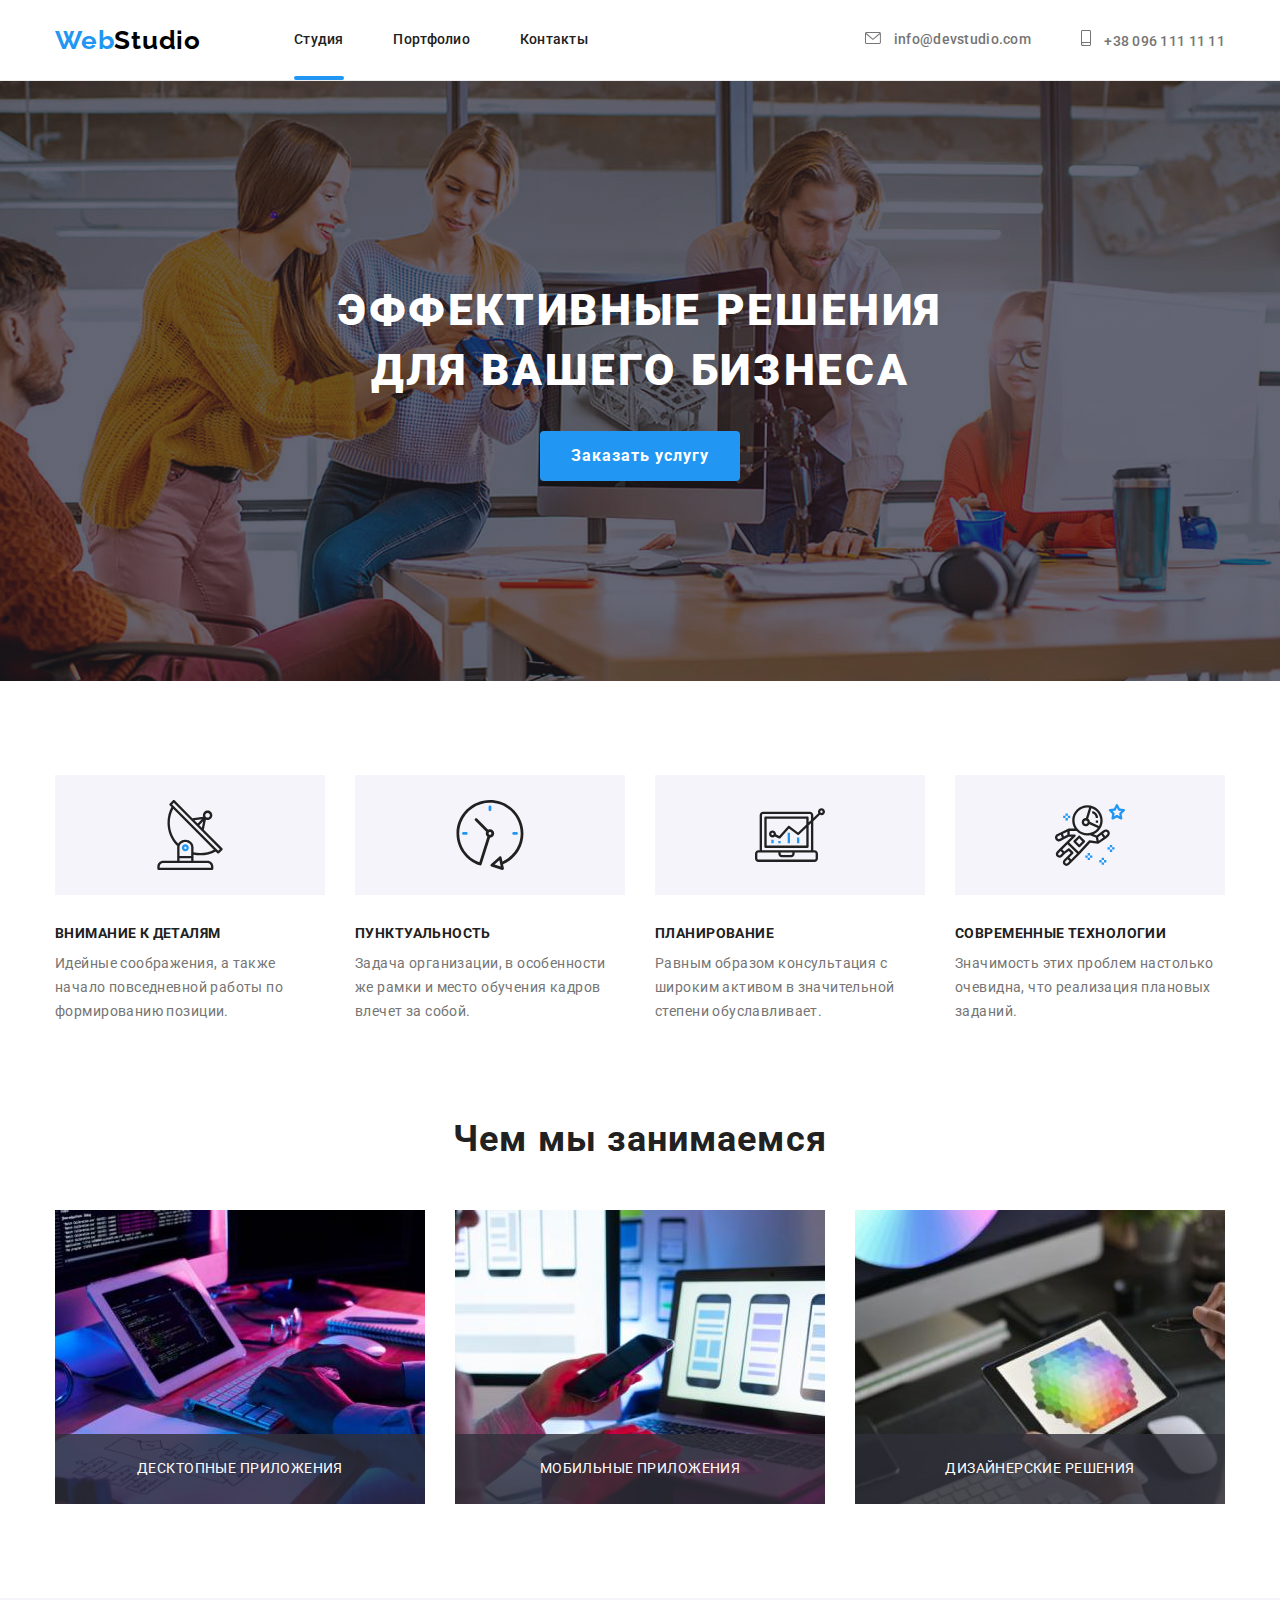
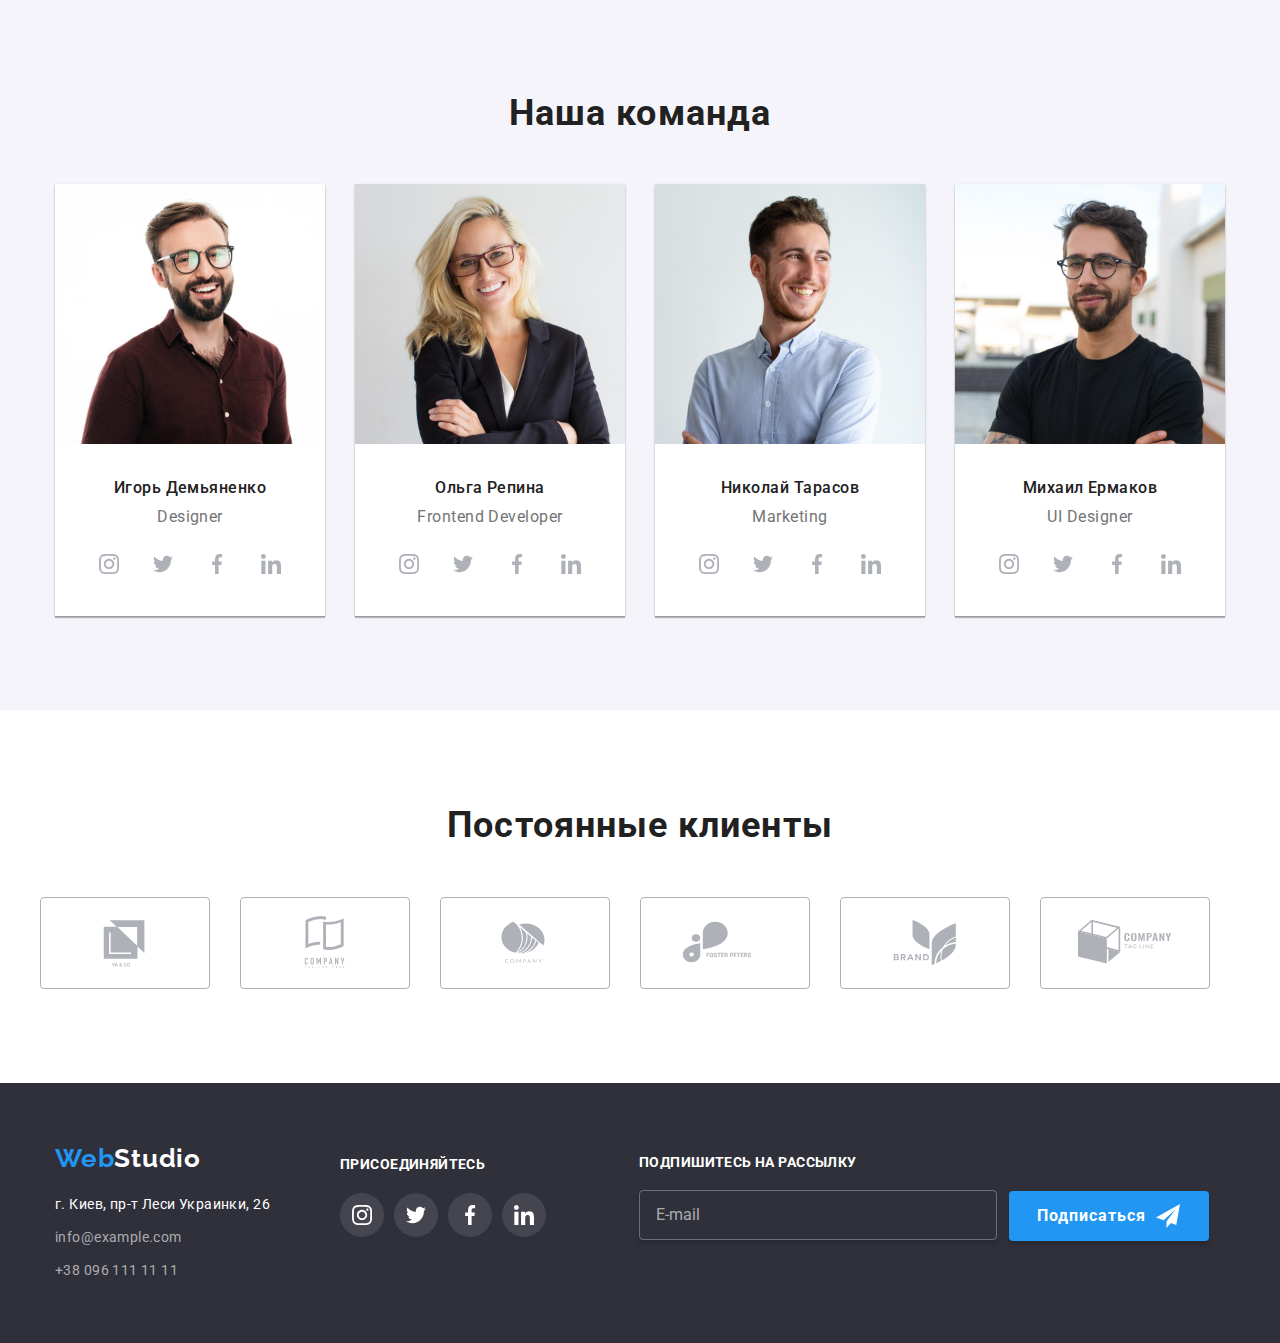
==== index.html @ a926e2f0 "homework#7" ====
<!DOCTYPE html>
<html lang="ru">
  <head>
    <meta charset="UTF-8" />
    <meta http-equiv="X-UA-Compatible" content="IE=edge" />
    <meta name="viewport" content="width=device-width, initial-scale=1.0" />
    <link rel="preconnect" href="https://fonts.googleapis.com" />
    <link rel="preconnect" href="https://fonts.gstatic.com" crossorigin />
    <link
      href="https://fonts.googleapis.com/css2?family=Raleway:wght@700&family=Roboto:wght@400;500;700;900&display=swap"
      rel="stylesheet"
    />
    <title>Document</title>
    <link
      rel="stylesheet"
      href="https://cdnjs.cloudflare.com/ajax/libs/modern-normalize/1.1.0/modern-normalize.css"
      integrity="sha512-Y0MM+V6ymRKN2zStTqzQ227DWhhp4Mzdo6gnlRnuaNCbc+YN/ZH0sBCLTM4M0oSy9c9VKiCvd4Jk44aCLrNS5Q=="
      crossorigin="anonymous"
      referrerpolicy="no-referrer"
    />
    <link rel="stylesheet" href="./css/styles.css" />
  </head>
  <body class="body">
    <header class="header-section">
      <div class="header container">
        <a href="./index.html" class="logo-link"
          ><span class="first-top-logo">Web</span><span class="second-top-logo">Studio</span></a
        >
        <nav>
          <ul class="nav-list">
            <li class="nav-item">
              <a href="./index.html" class="nav-item-link current"
                ><span class="nav-item-text"> Студия</span></a
              >
            </li>
            <li class="nav-item">
              <a href="./portfolio.html" class="nav-item-link"
                ><span class="nav-item-text">Портфолио</span></a
              >
            </li>
            <li class="nav-item">
              <a href="" class="nav-item-link"><span class="nav-item-text">Контакты</span></a>
            </li>
          </ul>
        </nav>
        <div class="contacts-top">
          <a href="mailto:info@devstudio.com" class="contacts-top-link mail">
            <svg class="contacts-top-icon" width="16" height="12">
              <use href="./images/icons.svg#icon-envelope"></use>
            </svg>
            <span>info@devstudio.com</span></a
          >
          <a href="tel:+380961111111" class="contacts-top-link tel">
            <svg class="contacts-top-icon" width="10" height="16">
              <use href="./images/icons.svg#icon-smartphone"></use>
            </svg>
            <span>+38 096 111 11 11</span></a
          >
        </div>
      </div>
    </header>
    <!------------------------------main container---------------------------->
    <main>
      <section class="section hero no-padding">
        <div class="container hero-container">
          <h1 class="hero-title">Эффективные решения для вашего бизнеса</h1>
          <button type="button" class="hero-buttons" data-modal-open>Заказать услугу</button>
        </div>
      </section>
      <!---------------------------Наши характеристики ----------------------->

      <section class="section property no-padding">
        <div class="container property">
          <h2 class="visually-hidden">Наши характеристики</h2>
          <ul class="property-list">
            <li class="property-item-list">
              <div class="property-item-block">
                <div class="property-item-icon">
                  <svg class="property-list-icon" width="70" height="70">
                    <use href="./images/icons.svg#icon-antenna"></use>
                  </svg>
                </div>
                <h3 class="property-title">
                  <span class="property-title-up">Внимание к деталям</span>
                </h3>
                <p class="property-text">
                  Идейные соображения, а также начало повседневной работы по формированию позиции.
                </p>
              </div>
            </li>
            <li class="property-item-list">
              <div class="property-item-block">
                <div class="property-item-icon">
                  <svg class="property-list-icon" width="70" height="70">
                    <use href="./images/icons.svg#icon-clock"></use>
                  </svg>
                </div>
                <h3 class="property-title">
                  <span class="property-title-up">Пунктуальность</span>
                </h3>
                <p class="property-text">
                  Задача организации, в особенности же рамки и место обучения кадров влечет за
                  собой.
                </p>
              </div>
            </li>
            <li class="property-item-list">
              <div class="property-item-block">
                <div class="property-item-icon">
                  <svg class="property-list-icon" width="70" height="70">
                    <use href="./images/icons.svg#icon-diagram"></use>
                  </svg>
                </div>
                <h3 class="property-title"><span class="property-title-up">Планирование</span></h3>
                <p class="property-text">
                  Равным образом консультация с широким активом в значительной степени
                  обуславливает.
                </p>
              </div>
            </li>
            <li class="property-item-list">
              <div class="property-item-block">
                <div class="property-item-icon">
                  <svg class="property-list-icon" width="70" height="70">
                    <use href="./images/icons.svg#icon-astronaut"></use>
                  </svg>
                </div>
                <h3 class="property-title">
                  <span class="property-title-up">Современные технологии</span>
                </h3>
                <p class="property-text">
                  Значимость этих проблем настолько очевидна, что реализация плановых заданий.
                </p>
              </div>
            </li>
          </ul>
        </div>
      </section>

      <!------------------------Чем мы занимаемся------------------------------>

      <section class="section work no-padding">
        <div class="container work">
          <h2 class="work-title">Чем мы занимаемся</h2>
          <ul class="work-list">
            <li class="work-list-item">
              <div class="work-list-item-block">
                <img src="./images/img.jpg" alt="работа с кодом на клавиутаре" width="370" />
                <p class="work-list-item-title">Десктопные приложения</p>
              </div>
            </li>
            <li class="work-list-item">
              <div class="work-list-item-block">
                <img src="./images/img2.jpg" alt="работа с ноутбуком и смартфоном" width="370" />
                <p class="work-list-item-title">Мобильные приложения</p>
              </div>
            </li>
            <li class="work-list-item">
              <div class="work-list-item-block">
                <img src="./images/img3.jpg" alt="работа с цветом на планшете" width="370" />
                <p class="work-list-item-title">Дизайнерские решения</p>
              </div>
            </li>
          </ul>
        </div>
      </section>

      <!-----------------------------Наша команда----------------------------->

      <section class="section team no-padding">
        <div class="container team">
          <h2 class="team-title">Наша команда</h2>
          <ul class="team-list">
            <li class="team-list-item">
              <div class="team-list-block">
                <img src="./images/img4.jpg" alt="фото Игоря" width="270" />
                <h3 class="team-name">Игорь Демьяненко</h3>
                <p lang="en" class="team-ocupation">Designer</p>
                <ul class="team-list-social-block">
                  <li class="team-list-social-item">
                    <a href="" class="team-list-social-link">
                      <svg class="team-list-icon-link" width="20" height="20">
                        <use href="./images/icons.svg#icon-instagram"></use>
                      </svg>
                    </a>
                  </li>
                  <li class="team-list-social-item">
                    <a href="" class="team-list-social-link">
                      <svg class="team-list-icon-link" width="20" height="20">
                        <use href="./images/icons.svg#icon-twitter"></use>
                      </svg>
                    </a>
                  </li>
                  <li class="team-list-social-item">
                    <a href="" class="team-list-social-link">
                      <svg class="team-list-icon-link" width="20" height="20">
                        <use href="./images/icons.svg#icon-facebook"></use>
                      </svg>
                    </a>
                  </li>
                  <li class="team-list-social-item">
                    <a href="" class="team-list-social-link">
                      <svg class="team-list-icon-link" width="20" height="20">
                        <use href="./images/icons.svg#icon-linkedin"></use>
                      </svg>
                    </a>
                  </li>
                </ul>
              </div>
            </li>
            <li class="team-list-item">
              <div class="team-list-block">
                <img src="./images/img5.jpg" alt="фото Ольги" width="270" />
                <h3 class="team-name">Ольга Репина</h3>
                <p lang="en" class="team-ocupation">Frontend Developer</p>
                <ul class="team-list-social-block">
                  <li class="team-list-social-item">
                    <a href="" class="team-list-social-link">
                      <svg class="team-list-icon-link" width="20" height="20">
                        <use href="./images/icons.svg#icon-instagram"></use>
                      </svg>
                    </a>
                  </li>
                  <li class="team-list-social-item">
                    <a href="" class="team-list-social-link">
                      <svg class="team-list-icon-link" width="20" height="20">
                        <use href="./images/icons.svg#icon-twitter"></use>
                      </svg>
                    </a>
                  </li>
                  <li class="team-list-social-item">
                    <a href="" class="team-list-social-link">
                      <svg class="team-list-icon-link" width="20" height="20">
                        <use href="./images/icons.svg#icon-facebook"></use>
                      </svg>
                    </a>
                  </li>
                  <li class="team-list-social-item">
                    <a href="" class="team-list-social-link">
                      <svg class="team-list-icon-link" width="20" height="20">
                        <use href="./images/icons.svg#icon-linkedin"></use>
                      </svg>
                    </a>
                  </li>
                </ul>
              </div>
            </li>
            <li class="team-list-item">
              <div class="team-list-block">
                <img src="./images/img6.jpg" alt="фото Николая" width="270" />
                <h3 class="team-name">Николай Тарасов</h3>
                <p lang="en" class="team-ocupation">Marketing</p>
                <ul class="team-list-social-block">
                  <li class="team-list-social-item">
                    <a href="" class="team-list-social-link">
                      <svg class="team-list-icon-link" width="20" height="20">
                        <use href="./images/icons.svg#icon-instagram"></use>
                      </svg>
                    </a>
                  </li>
                  <li class="team-list-social-item">
                    <a href="" class="team-list-social-link">
                      <svg class="team-list-icon-link" width="20" height="20">
                        <use href="./images/icons.svg#icon-twitter"></use>
                      </svg>
                    </a>
                  </li>
                  <li class="team-list-social-item">
                    <a href="" class="team-list-social-link">
                      <svg class="team-list-icon-link" width="20" height="20">
                        <use href="./images/icons.svg#icon-facebook"></use>
                      </svg>
                    </a>
                  </li>
                  <li class="team-list-social-item">
                    <a href="" class="team-list-social-link">
                      <svg class="team-list-icon-link" width="20" height="20">
                        <use href="./images/icons.svg#icon-linkedin"></use>
                      </svg>
                    </a>
                  </li>
                </ul>
              </div>
            </li>
            <li class="team-list-item">
              <div class="team-list-block">
                <img src="./images/img7.jpg" alt="фото Михаила" width="270" />
                <h3 class="team-name">Михаил Ермаков</h3>
                <p lang="en" class="team-ocupation">UI Designer</p>
                <ul class="team-list-social-block">
                  <li class="team-list-social-item">
                    <a href="" class="team-list-social-link">
                      <svg class="team-list-icon-link" width="20" height="20">
                        <use href="./images/icons.svg#icon-instagram"></use>
                      </svg>
                    </a>
                  </li>
                  <li class="team-list-social-item">
                    <a href="" class="team-list-social-link">
                      <svg class="team-list-icon-link" width="20" height="20">
                        <use href="./images/icons.svg#icon-twitter"></use>
                      </svg>
                    </a>
                  </li>
                  <li class="team-list-social-item">
                    <a href="" class="team-list-social-link">
                      <svg class="team-list-icon-link" width="20" height="20">
                        <use href="./images/icons.svg#icon-facebook"></use>
                      </svg>
                    </a>
                  </li>
                  <li class="team-list-social-item">
                    <a href="" class="team-list-social-link">
                      <svg class="team-list-icon-link" width="20" height="20">
                        <use href="./images/icons.svg#icon-linkedin"></use>
                      </svg>
                    </a>
                  </li>
                </ul>
              </div>
            </li>
          </ul>
        </div>
      </section>
      <!------------------------ постоянные клиенты ----------------->
      <section class="section clients no-padding">
        <div class="container clients">
          <h2 class="clients-title">Постоянные клиенты</h2>
          <div class="clients-list-block">
            <ul class="clients-list">
              <li class="clients-list-item">
                <a href="" class="clients-list-link">
                  <svg class="clients-list-icon" width="106" height="60">
                    <use href="./images/icons.svg#icon-client1"></use>
                  </svg>
                </a>
              </li>
              <li class="clients-list-item">
                <a href="" class="clients-list-link">
                  <svg class="clients-list-icon" width="106" height="60">
                    <use href="./images/icons.svg#icon-client2"></use>
                  </svg>
                </a>
              </li>
              <li class="clients-list-item">
                <a href="" class="clients-list-link">
                  <svg class="clients-list-icon" width="106" height="60">
                    <use href="./images/icons.svg#icon-client3"></use>
                  </svg>
                </a>
              </li>
              <li class="clients-list-item">
                <a href="" class="clients-list-link">
                  <svg class="clients-list-icon" width="106" height="60">
                    <use href="./images/icons.svg#icon-client4"></use>
                  </svg>
                </a>
              </li>
              <li class="clients-list-item">
                <a href="" class="clients-list-link">
                  <svg class="clients-list-icon" width="106" height="60">
                    <use href="./images/icons.svg#icon-client5"></use>
                  </svg>
                </a>
              </li>
              <li class="clients-list-item">
                <a href="" class="clients-list-link">
                  <svg class="clients-list-icon" width="106" height="60">
                    <use href="./images/icons.svg#icon-client6"></use>
                  </svg>
                </a>
              </li>
            </ul>
          </div>
        </div>
      </section>
    </main>
    <!----------------------------------- footer--------------------- -->
    <footer class="footer-section">
      <div class="footer container">
        <div class="footer-block">
          <div class="logo-address-footer">
            <div class="footer-logo">
              <a href="./index.html" class="bottom-link"
                ><span class="first-bottom-logo">Web</span
                ><span class="second-bottom-logo">Studio</span></a
              >
            </div>
            <address>
              <div class="address-bottom">
                <ul class="address-list">
                  <li class="address-list-item">
                    <a
                      href="https://goo.gl/maps/Vf61pnLDupjKGq1i8"
                      target="_blank"
                      rel="norefferer
                noopeneer"
                      class="address-bottom-link"
                      ><span class="address-bottom-map">г. Киев, пр-т Леси Украинки, 26</span></a
                    >
                  </li>
                  <li class="address-list-item">
                    <a href="mailto:info@example.com" class="address-bottom-link"
                      ><span>info@example.com</span></a
                    >
                  </li>
                  <li class="address-list-item">
                    <a href="tel:+380961111111" class="address-bottom-link"
                      ><span> +38 096 111 11 11</span></a
                    >
                  </li>
                </ul>
              </div>
            </address>
          </div>
          <div class="footer-join">
            <span class="join-title">присоединяйтесь</span>
            <ul class="join-icon-list">
              <li class="join-list-item">
                <a href="" class="join-icon-link">
                  <svg class="footer-join-icon" width="20" height="20">
                    <use href="./images/icons.svg#icon-instagram"></use>
                  </svg>
                </a>
              </li>
              <li class="join-list-item">
                <a href="" class="join-icon-link">
                  <svg class="footer-join-icon" width="20" height="20">
                    <use href="./images/icons.svg#icon-twitter"></use>
                  </svg>
                </a>
              </li>
              <li class="join-list-item">
                <a href="" class="join-icon-link">
                  <svg class="footer-join-icon" width="20" height="20">
                    <use href="./images/icons.svg#icon-facebook"></use>
                  </svg>
                </a>
              </li>
              <li class="join-list-item">
                <a href="" class="join-icon-link">
                  <svg class="footer-join-icon" width="20" height="20">
                    <use href="./images/icons.svg#icon-linkedin"></use>
                  </svg>
                </a>
              </li>
            </ul>
          </div>
          <form action="#" name="subscribe" class="footer-form-subscribe">
            <div class="footer-subscribe">
              <label class="subscribe-title"
                >Подпишитесь на рассылку
                <input type="email" name="email" placeholder="E-mail" class="footer-input-mail" />
              </label>
              <div class="button-subscribe-block">
                <button type="submit" class="footer-button-subscribe">
                  Подписаться
                  <svg class="footer-subscribe-icon" width="24" height="24">
                    <use href="./images/icons.svg#icon-send"></use>
                  </svg>
                </button>
              </div>
            </div>
          </form>
        </div>
      </div>
    </footer>

    <!-- ------------------backdrop & modal------------------------ -->
    <div class="backdrop is-hidden" data-modal>
      <div class="modal">
        <button type="button" class="modal-close" data-modal-close>
          <svg class="modal-close-icon" width="18" height="18">
            <use href="./images/icons.svg#icon-close"></use>
          </svg>
        </button>
        <span class="modal-form-title">Оставьте свои данные, мы вам перезвоним</span>
        <form action="#" name="modal-form" class="modal-form">
          <div class="modal-form-block">
            <label class="modal-form-name"
              >Имя
              <div class="modal-form-input">
                <input type="text" name="name" class="customer-input" />
                <svg class="modal-form-icon" width="18" height="18">
                  <use href="./images/icons.svg#icon-person-black"></use>
                </svg>
              </div>
            </label>
          </div>
          <div class="modal-form-block">
            <label class="modal-form-name"
              >Телефон
              <div class="modal-form-input">
                <input type="tel" name="tel" class="customer-input" />
                <svg class="modal-form-icon" width="18" height="18">
                  <use href="./images/icons.svg#icon-phone-black"></use>
                </svg>
              </div>
            </label>
          </div>
          <div class="modal-form-block">
            <label class="modal-form-name"
              >Почта
              <div class="modal-form-input">
                <input type="email" name="email" class="customer-input" />
                <svg class="modal-form-icon" width="18" height="18">
                  <use href="./images/icons.svg#icon-email-black"></use>
                </svg>
              </div>
            </label>
          </div>
          <div class="modal-form-block">
            <label class="modal-form-name"
              >Комментарий
              <textarea
                name="comment"
                placeholder="Введите текст"
                class="customer-input comment"
              ></textarea>
            </label>
          </div>
          <div class="modal-check-policy">
            <label class="modal-check-title">
              <input type="checkbox" name="check-policy" class="modal-checkbox visually-hidden" />
              <span class="checkbox-label">
                <svg class="modal-check-icon" width="11" height="8">
                  <use href="./images/icons.svg#icon-check"></use>
                </svg>
              </span>
              <span>
                Соглашаюсь с рассылкой и принимаю
                <a href="#" class="policy-contract">Условия договора</a>
              </span>
            </label>
          </div>
          <div class="modal-button">
            <button type="submit" class="modal-button-submit">Отправить</button>
          </div>
        </form>
      </div>
    </div>

    <script src="./js/modal.js"></script>
  </body>
</html>
---- css/styles.css ----
:root {
  --body-main-color: #ffffff;
  --accent-color: #2196f3;
  --section-color: #2f303a;
  --main-text-color: #212121;
  --second-text-color: #757575;
  --third-text-color: #000000;
  --other-text-color: #ffffff;
  --other-bcg-color: #2196f3;
  --main-letter-spacing: 0.03em;
  --clients-logo-color: #afb1b8;
}

.body {
  font-family: 'Roboto', 'Raleway', sans-serif;
  background-color: var(--body-main-color);
}

h1,
h2,
h3,
h4,
h5,
h6,
p {
  margin: 0;
}

ul,
li {
  margin: 0;
  padding: 0;
}

.container {
  width: 1200px;
  padding-left: 15px;
  padding-right: 15px;
  margin: 0 auto;
}

.section {
  padding: 94px 0;
}

.section.no-padding {
  padding: 0 0;
}
.logo-link,
.nav-item-link,
.contacts-top-link,
.bottom-link,
.address-bottom-link {
  text-decoration: none;
}

.nav-item,
.property-item-list,
.work-list-item,
.team-list-item,
.address-list-item,
.buttons-list-item,
.block-list-item,
.clients-list,
.join-icon-list,
.team-list-social-block {
  list-style: none;
}

.nav-item-link:hover,
.nav-item-link:focus,
.nav-item-link:active,
.contacts-top-link:hover,
.contacts-top-link:focus,
.contacts-top-link:active,
.address-bottom-link:hover,
.address-bottom-link:focus,
.address-bottom-link:active,
.address-bottom-map:hover,
.address-bottom-map:focus,
.address-bottom-map:active {
  color: var(--accent-color);
  outline: none;
}

/*----------------хедер----------------------*/

.first-top-logo,
.second-top-logo {
  color: var(--other-bcg-color);
  font-family: Raleway;
  font-size: 26px;
  font-weight: 700;
  line-height: 1.19;
  letter-spacing: var(--main-letter-spacing);
  text-align: left;
}

.second-top-logo {
  color: var(--third-text-color);
}

.nav-item-link {
  position: relative;

  transition: color 250ms cubic-bezier(0.4, 0, 0.2, 1), outline 250ms cubic-bezier(0.4, 0, 0.2, 1);

  font-size: 14px;
  font-weight: 500;
  line-height: 1.14;
  letter-spacing: 0.02em;
  text-align: left;
  font-family: inherit;
  color: var(--main-text-color);
  padding-bottom: 32px;
  padding-top: 32px;
  display: block;
}

.contacts-top-link {
  color: var(--second-text-color);
  font-size: 14px;
  font-weight: 500;
  line-height: 1.14;
  letter-spacing: 0.02em;
  text-align: left;
}

.header-section {
  border-bottom: 1px solid #ececec;
}

.header.container {
  height: 80px;
  display: flex;
  align-items: center;
}

.nav-list {
  display: flex;
  justify-content: space-between;
  padding-inline-start: 0;
  margin-left: 93px;
  width: 294px;
}

.contacts-top {
  margin-left: auto;
  display: flex;
  align-items: center;
  justify-content: center;
}
.contacts-top-link.mail {
  margin-right: 50px;
}
.contacts-top-link {
  transition: color 250ms cubic-bezier(0.4, 0, 0.2, 1), outline 250ms cubic-bezier(0.4, 0, 0.2, 1);
}
.contacts-top-icon {
  margin-right: 10px;
  fill: currentColor;
}

.nav-item-link.current::after {
  content: '';
  position: absolute;
  width: 100%;
  height: 4px;
  left: 0;
  bottom: 0;
  background-color: var(--other-bcg-color);
  border-radius: 2px;
}

/*----------------главный раздел----------------------*/

.hero {
  background-color: var(--section-color);

  background-image: linear-gradient(rgba(47, 48, 58, 0.4), rgba(47, 48, 58, 0.4)),
    url(../images/Img-hero.jpg);
  background-repeat: no-repeat;
  background-size: cover;
  background-position: center;
}

.hero-container {
  height: 600px;
  text-align: center;
  padding-top: 200px;
  padding-bottom: 200px;
  align-items: center;
}

.hero-title {
  color: var(--other-text-color);
  font-size: 44px;
  font-weight: 900;
  line-height: 1.36;
  letter-spacing: 0.06em;
  text-transform: uppercase;
  width: 696px;
  margin: 0 auto;
}

.hero-buttons {
  color: var(--other-text-color);
  font-size: 16px;
  font-weight: 700;
  line-height: 1.88;
  letter-spacing: 0.06em;
  text-align: center;
  background-color: var(--other-bcg-color);
  cursor: pointer;
  box-sizing: border-box;
  border-radius: 4px;
  min-width: 200px;
  min-height: 50px;
  margin-top: 30px;
  border: none;
}

/*----------------характеристики----------------------*/

.property-title {
  color: var(--main-text-color);
  font-size: 14px;
  font-weight: 700;
  line-height: 1.21;
  letter-spacing: var(--main-letter-spacing);
  text-align: left;
  margin-bottom: 10px;
}

.property-text {
  color: var(--second-text-color);
  font-size: 14px;
  line-height: 1.71;
  letter-spacing: var(--main-letter-spacing);
  text-align: left;
}

.property-title-up {
  text-transform: uppercase;
}

.visually-hidden,
.visually-hidden-portfolio {
  position: absolute;
  white-space: nowrap;
  width: 1px;
  height: 1px;
  overflow: hidden;
  border: 0;
  padding: 0;
  clip: rect(0 0 0 0);
  clip-path: inset(50%);
  margin: -1px;
}

.property.section {
  padding-top: 94px;
}

.property-list {
  display: flex;
  margin-left: -30px;
  margin-bottom: -30px;
}

.property-item-list {
  flex-basis: calc((100% - 4 * 30px) / 4);
  margin-left: 30px;
  margin-bottom: 30px;
}

.property-item-icon {
  display: flex;
  align-items: center;
  justify-content: center;
  width: 270px;
  height: 120px;
  background-color: #f5f4fa;
  margin-bottom: 30px;
}

/*----------------занимаемся----------------------*/

.work.section {
  padding-top: 94px;
  padding-bottom: 94px;
}

.work-title {
  color: var(--main-text-color);
  font-size: 36px;
  font-weight: 700;
  line-height: 1.17;
  letter-spacing: var(--main-letter-spacing);
  text-align: center;
  margin-bottom: 50px;
}
.work-list {
  /* background-color: brown; */
  display: flex;
  margin-left: -30px;
  margin-bottom: -30px;
}

.work-list-item {
  flex-basis: calc((100%-3 * 30px) / 3);
  margin-left: 30px;
  margin-bottom: 30px;
}

.work-list-item-block > img {
  display: block;
  max-width: 100%;
  height: auto;
}

.work-list-item-block {
  position: relative;
}

.work-list-item-title {
  position: absolute;
  width: 100%;
  bottom: 0;
  right: 0;
  text-transform: uppercase;
  padding-top: 27px;
  padding-bottom: 27px;
  background-color: rgba(47, 48, 58, 0.8);

  color: var(--other-text-color);
  font-size: 14px;
  font-style: normal;
  line-height: 1.14;
  letter-spacing: 0.03em;
  text-align: center;
}

/*----------------команда----------------------*/
.team-title {
  color: var(--main-text-color);
  font-size: 36px;
  font-weight: 700;
  line-height: 1.17;
  letter-spacing: var(--main-letter-spacing);
  text-align: center;
  font-family: Roboto;
  margin-bottom: 50px;
}

.team-name {
  color: var(--main-text-color);
  font-size: 16px;
  font-weight: 500;
  line-height: 1.19;
  letter-spacing: var(--main-letter-spacing);
  text-align: center;
  margin-top: 30px;
}

.team-ocupation {
  color: var(--second-text-color);
  font-size: 16px;
  line-height: 1.19;
  letter-spacing: var(--main-letter-spacing);
  text-align: center;
  margin-top: 10px;
}
.team.section {
  background-color: #f5f4fa;
  padding-bottom: 94px;
  padding-top: 94px;
}

.team-list {
  display: flex;
  margin-left: -30px;
  margin-bottom: -30px;
  border-top: 94px;
  /* background-color: brown; */
}

.team-list-item {
  flex-basis: calc((100% - 4 * 30px) / 4);
  margin-left: 30px;
  margin-bottom: 30px;
}

.team-list-item > img {
  display: block;
  max-width: 100%;
  height: auto;
}
.team-list-block {
  background-color: var(--body-main-color);
  padding-bottom: 30px;
  box-shadow: 0px 2px 1px 0px rgba(0, 0, 0, 0.2), 0px 1px 1px 0px rgba(0, 0, 0, 0.14),
    0px 1px 3px 0px rgba(0, 0, 0, 0.12);
}

.team-list-social-block {
  margin-top: 16px;
  display: flex;
  justify-content: center;
}
.team-list-social-item {
  width: 44px;
  height: 44px;
}
.team-list-social-item + .team-list-social-item {
  margin-left: 10px;
}

.team-list-social-link {
  width: 100%;
  height: 100%;
  border-radius: 50%;
  display: flex;
  align-items: center;
  justify-content: center;
  background-color: var(--body-main-color);
  color: var(--clients-logo-color);

  transition: color 250ms cubic-bezier(0.4, 0, 0.2, 1),
    background-color 250ms cubic-bezier(0.4, 0, 0.2, 1), outline 250ms cubic-bezier(0.4, 0, 0.2, 1);
}

.team-list-icon-link {
  fill: currentColor;
}

.team-list-social-link:hover,
.team-list-social-link:focus {
  background-color: var(--accent-color);
  color: var(--body-main-color);
  outline: none;
}

/*----------------клиенты----------------------*/

.clients.section {
  padding-bottom: 94px;
  padding-top: 94px;
}

.clients-title {
  color: var(--main-text-color);
  font-size: 36px;
  font-style: normal;
  font-weight: 700;
  line-height: 1.17;
  letter-spacing: 0.03em;
  text-align: center;
  margin-bottom: 50px;
}

.clients-list {
  display: flex;
  justify-content: center;
  margin-left: -30px;
  margin-bottom: -30px;
}

.clients-list-item {
  flex-basis: calc((100% - 6 * 30px) / 6);
  margin-left: 30px;
  margin-bottom: 30px;
  width: 170px;
  height: 92px;
  border: 1px solid var(--clients-logo-color);
  border-radius: 4px;

  transition: border-color 250ms cubic-bezier(0.4, 0, 0.2, 1);
}
.clients-list-item:first-child {
  margin-left: 0;
}

.clients-list-link {
  width: 100%;
  height: 100%;
  display: flex;
  align-items: center;
  justify-content: center;
  color: var(--clients-logo-color);
  /* border: 1px solid var(--clients-logo-color); */

  transition: fill 250ms cubic-bezier(0.4, 0, 0.2, 1);
}

.clients-list-icon {
  fill: currentColor;
  /* border-color: currentColor; */
}

.clients-list-link:hover .clients-list-icon,
.clients-list-link:focus .clients-list-icon {
  fill: var(--accent-color);
  /* border-color: var(--accent-color); */
}

.clients-list-item:hover,
.clients-list-item:focus {
  border-color: var(--accent-color);
}

/*----------------футер----------------------*/

.footer-block {
  display: flex;
}

.footer-section {
  background-color: var(--section-color);
  padding-bottom: 60px;
}

.first-bottom-logo,
.second-bottom-logo {
  color: var(--other-bcg-color);
  font-family: Raleway;
  font-size: 26px;
  font-weight: 700;
  line-height: 1.19;
  letter-spacing: var(--main-letter-spacing);
  text-align: left;
}
.second-bottom-logo {
  color: var(--other-text-color);
}

.address-bottom-map {
  color: var(--other-text-color);
  font-size: 14px;
  font-style: normal;
  line-height: 1.7;
  letter-spacing: var(--main-letter-spacing);
  text-align: left;
  transition: color 250ms cubic-bezier(0.4, 0, 0.2, 1), outline 250ms cubic-bezier(0.4, 0, 0.2, 1);
}

.address-bottom-link {
  color: rgba(255, 255, 255, 0.6);
  font-size: 14px;
  font-style: normal;
  line-height: 1.7;
  letter-spacing: var(--main-letter-spacing);
  text-align: left;

  transition: color 250ms cubic-bezier(0.4, 0, 0.2, 1), outline 250ms cubic-bezier(0.4, 0, 0.2, 1);
}

.logo-address-footer {
  margin-top: 60px;
}

.address-bottom {
  margin-top: 20px;
}

.address-list-item:not(:first-child) {
  margin-top: 9px;
}

.join-title {
  color: var(--other-text-color);
  text-transform: uppercase;
  font-size: 14px;
  font-weight: 700;
  line-height: 1.14;
  letter-spacing: 0.03em;
  text-align: left;
}

.footer-join {
  margin-left: 70px;
  margin-top: 72px;
  display: block;
  align-items: center;
}

.join-icon-list {
  margin-top: 20px;
  display: flex;
  justify-content: center;
  align-items: center;
}

.join-list-item {
  width: 44px;
  height: 44px;
}

.join-list-item + .join-list-item {
  margin-left: 10px;
}

.join-icon-link {
  width: 100%;
  height: 100%;
  border-radius: 50%;
  display: flex;
  align-items: center;
  justify-content: center;
  background-color: rgba(255, 255, 255, 0.1);
  color: var(--other-text-color);

  transition: background-color 250ms cubic-bezier(0.4, 0, 0.2, 1),
    outline 250ms cubic-bezier(0.4, 0, 0.2, 1);
}

.footer-join-icon {
  fill: currentColor;
}

.join-icon-link:hover,
.join-icon-link:focus {
  background-color: var(--accent-color);
  outline: none;
}

/* --------------------subscribe------------------------ */

.footer-form-subscribe {
  margin-left: 93px;
  margin-top: 72px;
}

.subscribe-title {
  color: var(--other-text-color);
  font-size: 14px;
  font-weight: 700;
  line-height: 1.14;
  letter-spacing: 0.03em;
  text-align: left;
  text-transform: uppercase;
}

.footer-input-mail {
  display: block;
  width: 358px;
  height: 50px;
  margin-right: 12px;
  margin-top: 20px;
  padding: 15px 16px;
  background-color: transparent;
  border: 1px solid rgba(255, 255, 255, 0.3);
  border-radius: 4px;
  box-shadow: 0px 4px 4px rgba(0, 0, 0, 0.15);
  color: var(--other-text-color);
}

.footer-input-mail::placeholder {
  font-size: 16px;
  line-height: 1.25;
  color: rgba(255, 255, 255, 0.6);
}

.footer-subscribe {
  display: flex;
}

.button-subscribe-block {
  display: flex;
  justify-content: center;
  align-items: center;
}
.footer-button-subscribe {
  width: 200px;
  height: 50px;
  margin-top: 36px;
  background-color: var(--other-bcg-color);
  box-shadow: 0px 4px 4px rgba(0, 0, 0, 0.15);
  border-radius: 4px;
  color: var(--other-text-color);
  font-size: 16px;
  font-weight: 700;
  line-height: 1.88;
  letter-spacing: 0.06em;
  text-align: center;
  cursor: pointer;
  border: none;
  padding: 10px 28px;
  display: flex;
  align-items: center;
}

.footer-subscribe-icon {
  fill: var(--other-text-color);
  margin-left: 10px;
}

/* -----------------------backdrop & modal----------------------- */
.backdrop {
  position: fixed;
  width: 100vw;
  height: 100vh;
  left: 0;
  top: 0;
  background-color: rgba(0, 0, 0, 0.2);
  transition: visibility 500ms linear, opacity 500ms linear;
}

.backdrop.is-hidden .modal {
  transform: translate(-50%, -50%) rotatey(1turn);
}

.modal {
  position: absolute;
  width: 528px;
  min-height: 600px;
  background-color: var(--body-main-color);
  border-radius: 4px;
  box-shadow: 0px 4px 4px 0px rgba(0, 0, 0, 0.25);

  left: 50%;
  top: 50%;
  transition: transform 500ms linear;
  transform: translate(-50%, -50%);
  padding: 40px;
}

.modal-close {
  position: absolute;
  top: 8px;
  right: 8px;
  width: 30px;
  height: 30px;
  border-radius: 50px;
  background-color: transparent;
  border: 1px solid rgba(0, 0, 0, 0.1);
  display: flex;
  justify-content: center;
  align-items: center;
  cursor: pointer;
  color: var(--third-text-color);
  transition: color 250ms cubic-bezier(0.4, 0, 0.2, 1);
}

.modal-close-icon {
  fill: currentColor;
}
.modal-close:hover {
  color: var(--accent-color);
}

.is-hidden {
  visibility: hidden;
  opacity: 0;
  pointer-events: none;
}

.modal-form-title {
  color: var(--main-text-color);
  font-size: 20px;
  font-weight: 700;
  line-height: 1.15;
  letter-spacing: 0.03em;
  text-align: center;
}

.modal-form {
  margin-top: 12px;
}

.modal-form-block + .modal-form-block {
  margin-top: 10px;
}
.modal-form-name {
  color: var(--second-text-color);
  font-size: 12px;
  line-height: 1.17;
  letter-spacing: 0.01em;
  text-align: left;
}
.modal-form-input {
  position: relative;
  color: var(--main-text-color);
  transition: color 250ms cubic-bezier(0.4, 0, 0.2, 1);
}

.modal-form-input:focus-within {
  color: var(--accent-color);
}
.customer-input {
  margin-top: 4px;
  height: 40px;
  width: 100%;
  border: 1px solid rgba(33, 33, 33, 0.2);
  border-radius: 4px;
  cursor: pointer;
  transition: border 250ms cubic-bezier(0.4, 0, 0.2, 1), outline 250ms cubic-bezier(0.4, 0, 0.2, 1);
  padding-left: 42px;
  color: var(--main-text-color);
}

.customer-input:focus {
  border: 1px solid var(--accent-color);
  outline: none;
}

.customer-input.comment {
  resize: none;
  padding: 12px 16px;
  height: 120px;
  font-size: 14px;
  line-height: 1.14;
  letter-spacing: 0.01em;
}
.customer-input.comment::placeholder {
  color: rgba(117, 117, 117, 0.5);
  font-size: 12px;
  line-height: 1.17;
  letter-spacing: 0.01em;
  text-align: left;
}
.modal-form-icon {
  position: absolute;
  top: 50%;
  left: 12px;
  transform: translateY(-50%);
  fill: currentColor;
}

.modal-check-policy {
  margin-top: 20px;
  margin-left: auto;
  margin-right: auto;
  display: flex;
  align-items: center;
}
.modal-check-title {
  color: var(--second-text-color);
  font-size: 14px;
  line-height: 1.71;
  letter-spacing: 0.03em;
  text-align: left;
  display: flex;
  align-items: center;
  margin-left: auto;
  margin-right: auto;
}

.checkbox-label {
  width: 16px;
  height: 15px;
  border: 2px solid var(--main-text-color);
  border-radius: 2px;
  margin-right: 9px;
  display: flex;
  justify-content: center;
  align-items: center;
  transition: border 250ms cubic-bezier(0.4, 0, 0.2, 1),
    background-color 250ms cubic-bezier(0.4, 0, 0.2, 1);
}

.modal-check-icon {
  fill: var(--other-text-color);
}
.policy-contract {
  color: var(--accent-color);
}

.modal-checkbox:focus + .checkbox-label {
  width: 16px;
  height: 15px;
  border: 2px solid var(--accent-color);
}

.modal-checkbox:checked + .checkbox-label {
  background-color: var(--accent-color);
  border: none;
}

.modal-button-submit {
  margin-top: 30px;
  min-width: 200px;
  min-height: 50px;
  background-color: var(--other-bcg-color);
  box-shadow: 0px 4px 4px rgba(0, 0, 0, 0.15);
  border-radius: 4px;
  border: none;
  color: var(--other-text-color);
  font-family: Roboto;
  font-size: 16px;
  font-weight: 700;
  line-height: 1.88;
  letter-spacing: 0.06em;
  text-align: center;
  cursor: pointer;
  display: block;
  margin-left: auto;
  margin-right: auto;
}
/*----------------портфолио----------------------*/

.potrfolio-buttons {
  color: var(--main-text-color);
  font-size: 16px;
  font-weight: 500;
  line-height: 1.63;
  letter-spacing: var(--main-letter-spacing);
  text-align: center;
  border: none;
  border-radius: 4px;
  cursor: pointer;
  font-family: inherit;
  padding: 6px 22px;
  transition: color 250ms cubic-bezier(0.4, 0, 0.2, 1),
    background-color 250ms cubic-bezier(0.4, 0, 0.2, 1), outline 250ms cubic-bezier(0.4, 0, 0.2, 1),
    box-shadow 250ms cubic-bezier(0.4, 0, 0.2, 1);
}

.potrfolio-buttons:hover,
.potrfolio-buttons:focus,
.potrfolio-buttons:active {
  color: var(--other-text-color);
  background-color: var(--other-bcg-color);
  outline: none;
  box-shadow: 0px 2px 2px 0px rgba(0, 0, 0, 0.12), 0px 1px 2px 0px rgba(0, 0, 0, 0.08),
    0px 3px 1px 0px rgba(0, 0, 0, 0.1);
}

.filter-title {
  color: var(--main-text-color);
  font-size: 18px;
  font-weight: 700;
  line-height: 2;
  letter-spacing: 0.06em;
  text-align: left;
  margin-bottom: 4px;
}

.filter-item {
  color: var(--second-text-color);
  font-size: 16px;
  line-height: 1.88;
  letter-spacing: var(--main-letter-spacing);
  text-align: left;
}

.buttons {
  display: flex;
  justify-content: center;
  align-items: flex-start;
  margin-left: auto;
  margin-right: auto;
}

.buttons-list-item {
  margin-right: 8px;
}

.buttons-list-item:last-child {
  margin-right: 0;
}

.card {
  display: flex;
  flex-wrap: wrap;
  margin-top: 50px;
  margin-left: -30px;
  margin-bottom: -30px;
}

.block-list-item {
  flex-basis: calc((100% - 3 * 30px) / 3);
  margin-left: 30px;
  margin-bottom: 30px;
}

.filter-hover-block > img {
  display: block;
  max-width: 100%;
  height: auto;
}

.list-shadow:hover {
  cursor: pointer;
  box-shadow: 1px 4px 6px 0px rgba(0, 0, 0, 0.16), 0px 4px 4px 0px rgba(0, 0, 0, 0.06),
    0px 1px 1px 0px rgba(0, 0, 0, 0.12);
}

.border-item {
  border: 1px solid #eeeeee;
  border-top: none;
  padding: 20px 24px;
}

.filter-hover-block {
  position: relative;
  overflow: hidden;
}

.filter-hover-text {
  position: absolute;
  width: 100%;
  height: 100%;
  top: 0;
  left: 0;
  transform: translateY(100%);
  transition: transform 250ms cubic-bezier(0.4, 0, 0.2, 1);

  padding: 63px 24px;
  color: var(--other-text-color);
  font-size: 18px;
  line-height: 1.56;
  letter-spacing: 0.03em;
  text-align: left;
  background-color: rgba(33, 150, 243, 0.9);
}

.block-list-item:hover .filter-hover-text,
.block-list-item:focus .filter-hover-text {
  transform: translateY(0);
}
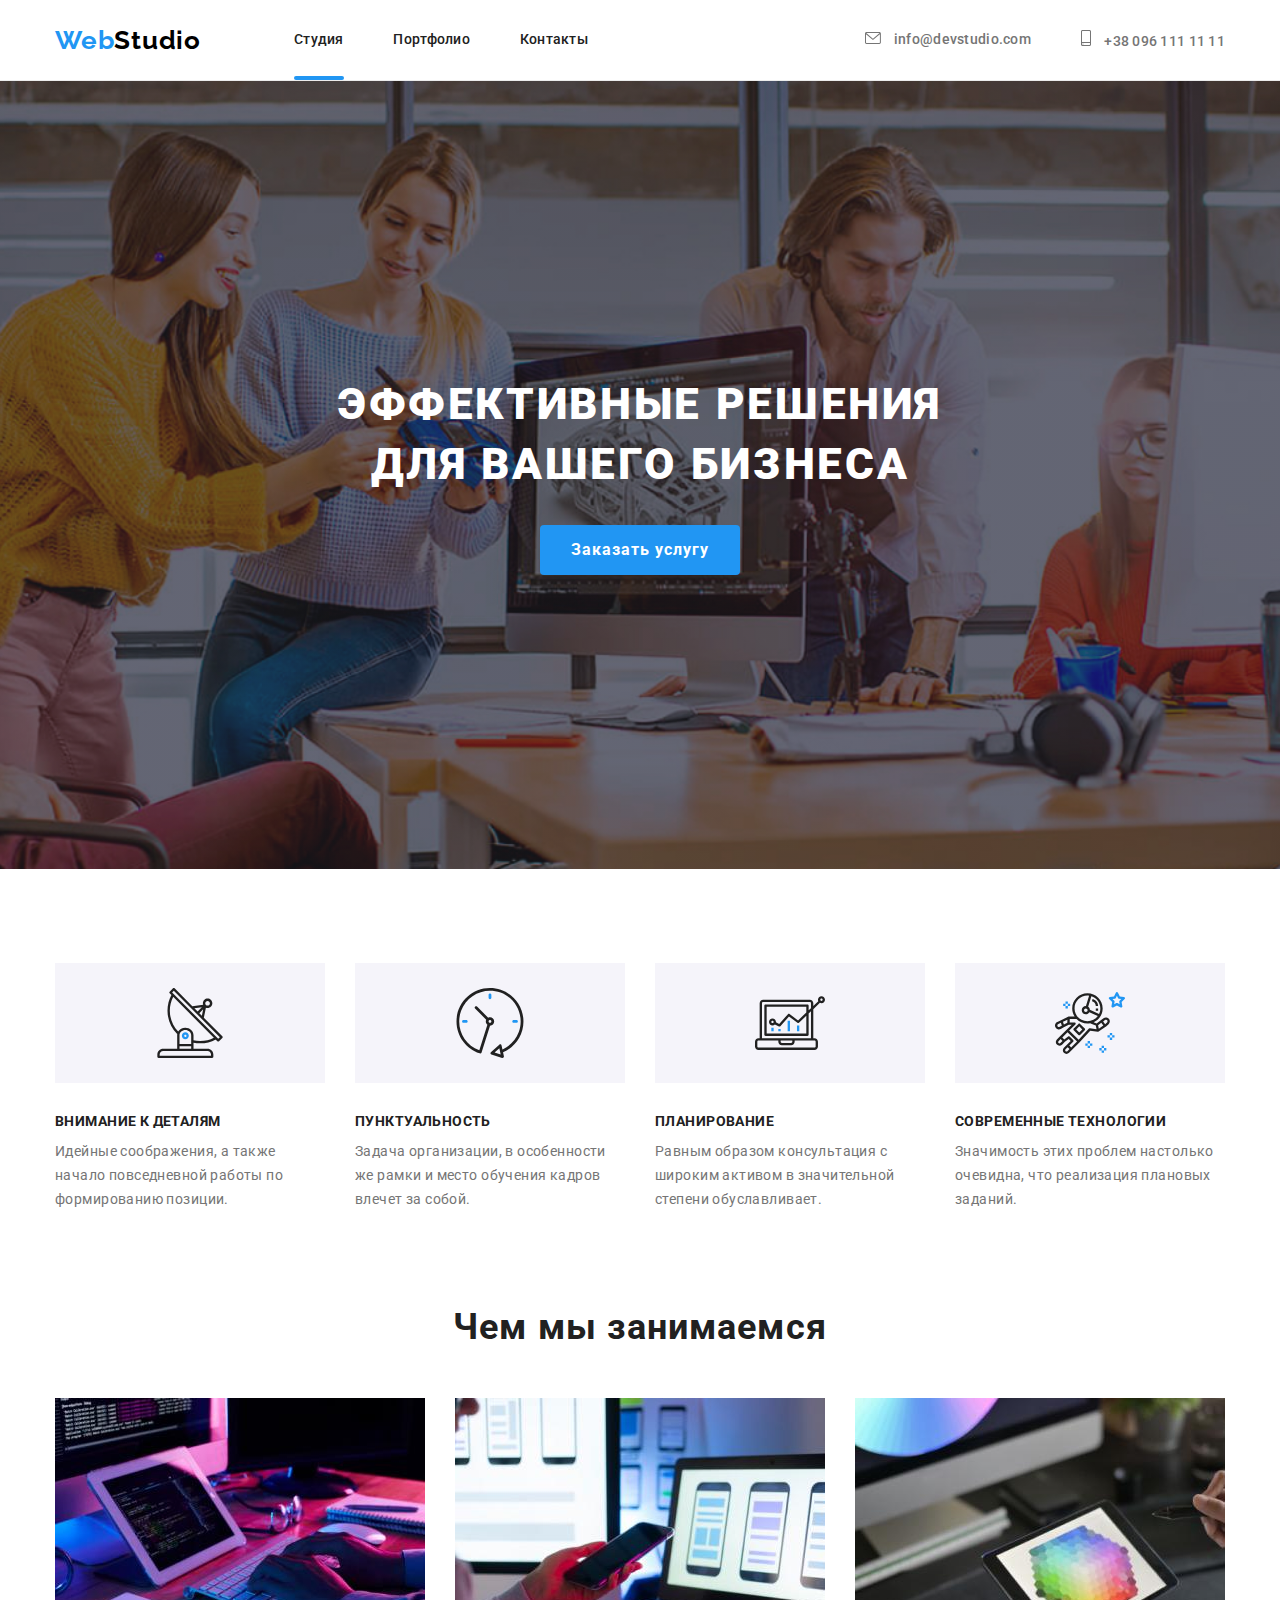
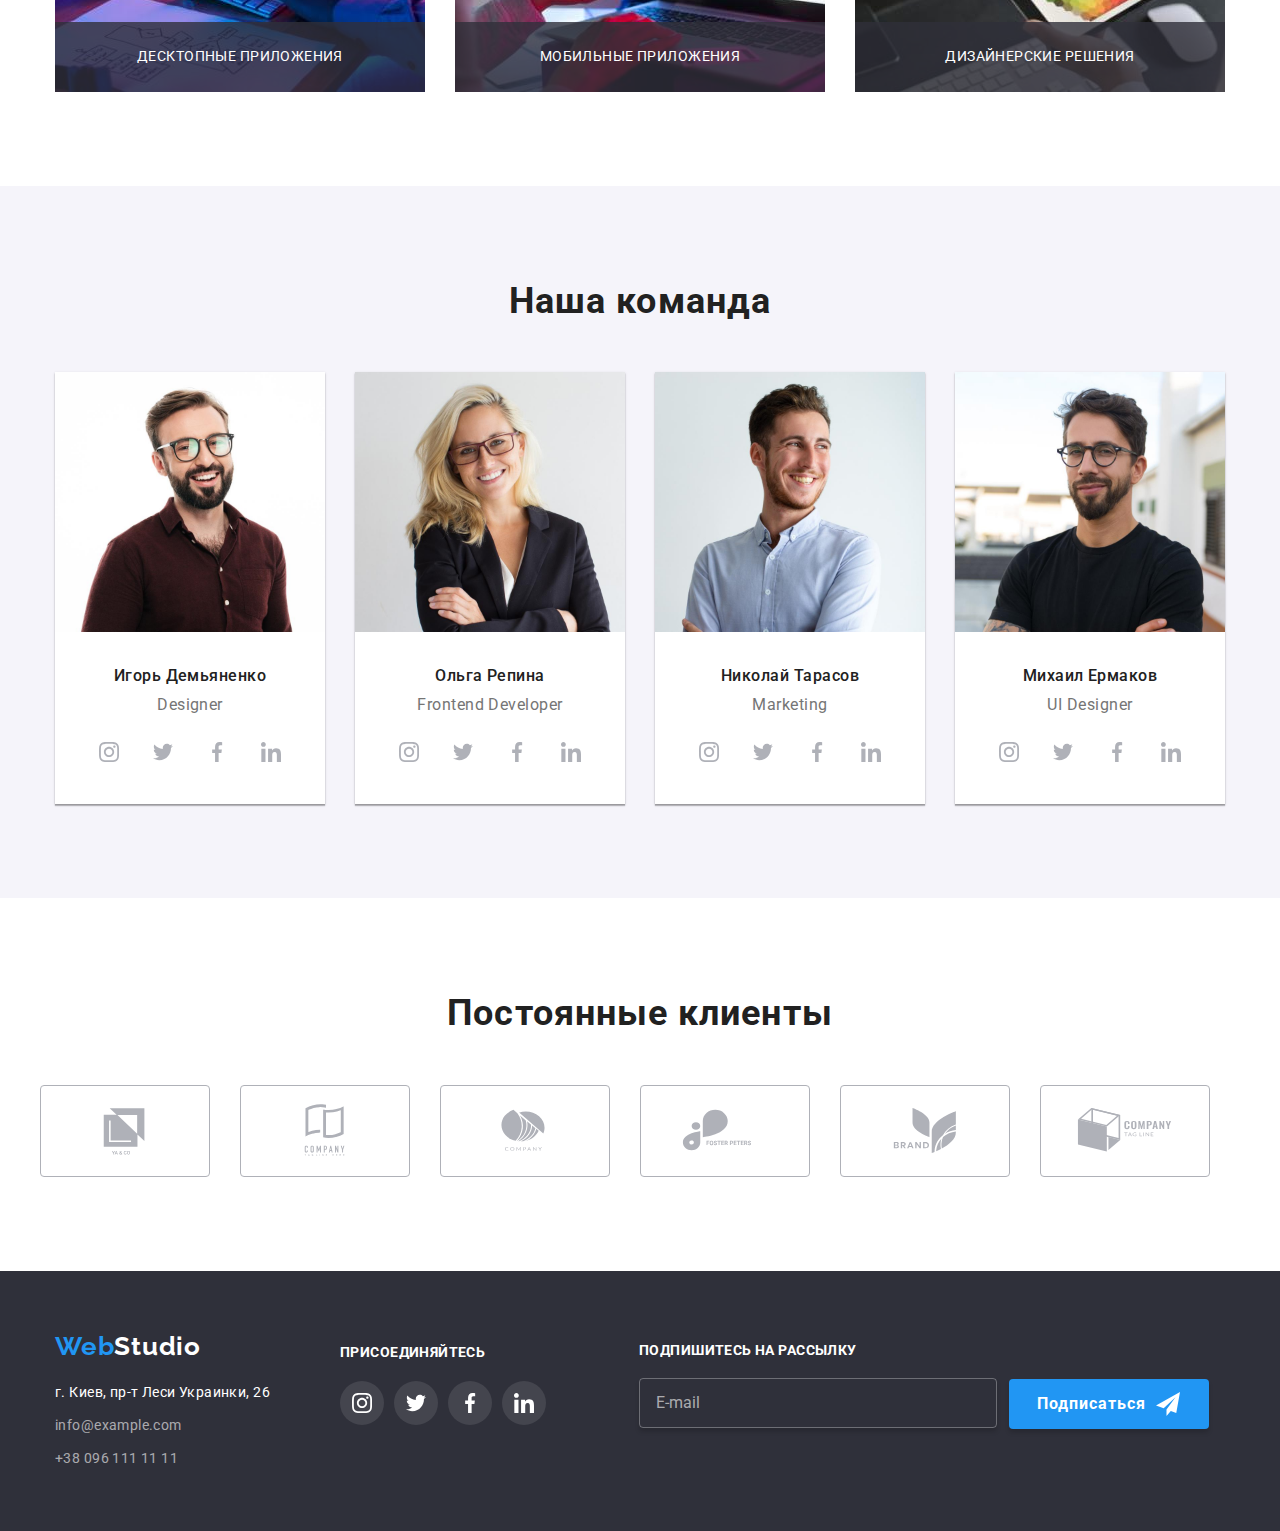
==== commit 12694c5c: "homework#7" ====
--- a/index.html
+++ b/index.html
@@ -19,6 +19,7 @@
       referrerpolicy="no-referrer"
     />
     <link rel="stylesheet" href="./css/styles.css" />
+    <link rel="stylesheet" href="css/main.min.css" />
   </head>
   <body class="body">
     <header class="header-section">
@@ -61,7 +62,7 @@
     </header>
     <!------------------------------main container---------------------------->
     <main>
-      <section class="section hero no-padding">
+      <section class="section hero">
         <div class="container hero-container">
           <h1 class="hero-title">Эффективные решения для вашего бизнеса</h1>
           <button type="button" class="hero-buttons" data-modal-open>Заказать услугу</button>
@@ -69,66 +70,60 @@
       </section>
       <!---------------------------Наши характеристики ----------------------->
 
-      <section class="section property no-padding">
-        <div class="container property">
+      <section class="section property">
+        <div class="container">
           <h2 class="visually-hidden">Наши характеристики</h2>
           <ul class="property-list">
-            <li class="property-item-list">
-              <div class="property-item-block">
-                <div class="property-item-icon">
-                  <svg class="property-list-icon" width="70" height="70">
+            <li class="property-list__item">
+              <div class="property-list__wrap">
+                <div class="property-list__block">
+                  <svg class="property-list__icon" width="70" height="70">
                     <use href="./images/icons.svg#icon-antenna"></use>
                   </svg>
                 </div>
-                <h3 class="property-title">
-                  <span class="property-title-up">Внимание к деталям</span>
-                </h3>
-                <p class="property-text">
+                <h3 class="property-list__title">Внимание к деталям</h3>
+                <p class="property-list__text">
                   Идейные соображения, а также начало повседневной работы по формированию позиции.
                 </p>
               </div>
             </li>
-            <li class="property-item-list">
-              <div class="property-item-block">
-                <div class="property-item-icon">
-                  <svg class="property-list-icon" width="70" height="70">
+            <li class="property-list__item">
+              <div class="property-list__wrap">
+                <div class="property-list__block">
+                  <svg class="property-list__icon" width="70" height="70">
                     <use href="./images/icons.svg#icon-clock"></use>
                   </svg>
                 </div>
-                <h3 class="property-title">
-                  <span class="property-title-up">Пунктуальность</span>
-                </h3>
-                <p class="property-text">
+                <h3 class="property-list__title">Пунктуальность</h3>
+                <p class="property-list__text">
                   Задача организации, в особенности же рамки и место обучения кадров влечет за
                   собой.
                 </p>
               </div>
             </li>
-            <li class="property-item-list">
-              <div class="property-item-block">
-                <div class="property-item-icon">
-                  <svg class="property-list-icon" width="70" height="70">
+            <li class="property-list__item">
+              <div class="property-list__wrap">
+                <div class="property-list__block">
+                  <svg class="property-list__icon" width="70" height="70">
                     <use href="./images/icons.svg#icon-diagram"></use>
                   </svg>
                 </div>
-                <h3 class="property-title"><span class="property-title-up">Планирование</span></h3>
-                <p class="property-text">
+                <h3 class="property-list__title">Планирование</h3>
+                <p class="property-list__text">
                   Равным образом консультация с широким активом в значительной степени
                   обуславливает.
                 </p>
               </div>
             </li>
-            <li class="property-item-list">
-              <div class="property-item-block">
-                <div class="property-item-icon">
-                  <svg class="property-list-icon" width="70" height="70">
+            <li class="property-list__item">
+              <div class="property-list__wrap">
+                <div class="property-list__block">
+                  <svg class="property-list__icon" width="70" height="70">
                     <use href="./images/icons.svg#icon-astronaut"></use>
                   </svg>
                 </div>
-                <h3 class="property-title">
-                  <span class="property-title-up">Современные технологии</span>
-                </h3>
-                <p class="property-text">
+                <h3 class="property-list__title">Современные технологии</h3>
+                <p class="property-list__text">
                   Значимость этих проблем настолько очевидна, что реализация плановых заданий.
                 </p>
               </div>
@@ -139,26 +134,26 @@
 
       <!------------------------Чем мы занимаемся------------------------------>
 
-      <section class="section work no-padding">
-        <div class="container work">
+      <section class="section work no-padding-top">
+        <div class="container">
           <h2 class="work-title">Чем мы занимаемся</h2>
           <ul class="work-list">
-            <li class="work-list-item">
-              <div class="work-list-item-block">
+            <li class="work-list__item">
+              <div class="work-list__block">
                 <img src="./images/img.jpg" alt="работа с кодом на клавиутаре" width="370" />
-                <p class="work-list-item-title">Десктопные приложения</p>
-              </div>
-            </li>
-            <li class="work-list-item">
-              <div class="work-list-item-block">
+                <p class="work-list__label">Десктопные приложения</p>
+              </div>
+            </li>
+            <li class="work-list__item">
+              <div class="work-list__block">
                 <img src="./images/img2.jpg" alt="работа с ноутбуком и смартфоном" width="370" />
-                <p class="work-list-item-title">Мобильные приложения</p>
-              </div>
-            </li>
-            <li class="work-list-item">
-              <div class="work-list-item-block">
+                <p class="work-list__label">Мобильные приложения</p>
+              </div>
+            </li>
+            <li class="work-list__item">
+              <div class="work-list__block">
                 <img src="./images/img3.jpg" alt="работа с цветом на планшете" width="370" />
-                <p class="work-list-item-title">Дизайнерские решения</p>
+                <p class="work-list__label">Дизайнерские решения</p>
               </div>
             </li>
           </ul>
@@ -167,7 +162,7 @@
 
       <!-----------------------------Наша команда----------------------------->
 
-      <section class="section team no-padding">
+      <section class="section team">
         <div class="container team">
           <h2 class="team-title">Наша команда</h2>
           <ul class="team-list">
@@ -323,49 +318,49 @@
         </div>
       </section>
       <!------------------------ постоянные клиенты ----------------->
-      <section class="section clients no-padding">
-        <div class="container clients">
+      <section class="section clients">
+        <div class="container">
           <h2 class="clients-title">Постоянные клиенты</h2>
-          <div class="clients-list-block">
+          <div>
             <ul class="clients-list">
-              <li class="clients-list-item">
-                <a href="" class="clients-list-link">
-                  <svg class="clients-list-icon" width="106" height="60">
+              <li class="clients-list__item">
+                <a href="" class="clients-list__link">
+                  <svg class="clients-list__icon" width="106" height="60">
                     <use href="./images/icons.svg#icon-client1"></use>
                   </svg>
                 </a>
               </li>
-              <li class="clients-list-item">
-                <a href="" class="clients-list-link">
-                  <svg class="clients-list-icon" width="106" height="60">
+              <li class="clients-list__item">
+                <a href="" class="clients-list__link">
+                  <svg class="clients-list__icon" width="106" height="60">
                     <use href="./images/icons.svg#icon-client2"></use>
                   </svg>
                 </a>
               </li>
-              <li class="clients-list-item">
-                <a href="" class="clients-list-link">
-                  <svg class="clients-list-icon" width="106" height="60">
+              <li class="clients-list__item">
+                <a href="" class="clients-list__link">
+                  <svg class="clients-list__icon" width="106" height="60">
                     <use href="./images/icons.svg#icon-client3"></use>
                   </svg>
                 </a>
               </li>
-              <li class="clients-list-item">
-                <a href="" class="clients-list-link">
-                  <svg class="clients-list-icon" width="106" height="60">
+              <li class="clients-list__item">
+                <a href="" class="clients-list__link">
+                  <svg class="clients-list__icon" width="106" height="60">
                     <use href="./images/icons.svg#icon-client4"></use>
                   </svg>
                 </a>
               </li>
-              <li class="clients-list-item">
-                <a href="" class="clients-list-link">
-                  <svg class="clients-list-icon" width="106" height="60">
+              <li class="clients-list__item">
+                <a href="" class="clients-list__link">
+                  <svg class="clients-list__icon" width="106" height="60">
                     <use href="./images/icons.svg#icon-client5"></use>
                   </svg>
                 </a>
               </li>
-              <li class="clients-list-item">
-                <a href="" class="clients-list-link">
-                  <svg class="clients-list-icon" width="106" height="60">
+              <li class="clients-list__item">
+                <a href="" class="clients-list__link">
+                  <svg class="clients-list__icon" width="106" height="60">
                     <use href="./images/icons.svg#icon-client6"></use>
                   </svg>
                 </a>
--- a/css/styles.css
+++ b/css/styles.css
@@ -1,4 +1,4 @@
-:root {
+/* :root {
   --body-main-color: #ffffff;
   --accent-color: #2196f3;
   --section-color: #2f303a;
@@ -9,14 +9,14 @@
   --other-bcg-color: #2196f3;
   --main-letter-spacing: 0.03em;
   --clients-logo-color: #afb1b8;
-}
-
-.body {
+} */
+
+/* .body {
   font-family: 'Roboto', 'Raleway', sans-serif;
   background-color: var(--body-main-color);
-}
-
-h1,
+} */
+
+/* h1,
 h2,
 h3,
 h4,
@@ -30,23 +30,37 @@
 li {
   margin: 0;
   padding: 0;
-}
-
-.container {
+} */
+
+/* .container {
   width: 1200px;
   padding-left: 15px;
   padding-right: 15px;
   margin: 0 auto;
-}
-
+} */
+/* 
 .section {
   padding: 94px 0;
 }
 
 .section.no-padding {
   padding: 0 0;
-}
-.logo-link,
+} */
+
+/* .visually-hidden {
+  position: absolute;
+  white-space: nowrap;
+  width: 1px;
+  height: 1px;
+  overflow: hidden;
+  border: 0;
+  padding: 0;
+  clip: rect(0 0 0 0);
+  clip-path: inset(50%);
+  margin: -1px;
+} */
+
+/* .logo-link,
 .nav-item-link,
 .contacts-top-link,
 .bottom-link,
@@ -81,7 +95,22 @@
 .address-bottom-map:active {
   color: var(--accent-color);
   outline: none;
-}
+} */
+
+/* сделать большие кнопки отделньным классом шаблоном */
+/* .btn{
+    width: 200px;
+  height: 50px;
+  background-color: var(--other-bcg-color);
+  border-radius: 4px;
+  color: var(--other-text-color);
+  text-align: center;
+  cursor: pointer;
+  border: none;
+  padding: 10px 28px;
+  display: flex;
+  align-items: center;
+} */
 
 /*----------------хедер----------------------*/
 
@@ -221,60 +250,23 @@
 }
 
 /*----------------характеристики----------------------*/
-
-.property-title {
-  color: var(--main-text-color);
-  font-size: 14px;
-  font-weight: 700;
-  line-height: 1.21;
-  letter-spacing: var(--main-letter-spacing);
-  text-align: left;
-  margin-bottom: 10px;
-}
-
-.property-text {
-  color: var(--second-text-color);
-  font-size: 14px;
-  line-height: 1.71;
-  letter-spacing: var(--main-letter-spacing);
-  text-align: left;
-}
-
-.property-title-up {
-  text-transform: uppercase;
-}
-
-.visually-hidden,
-.visually-hidden-portfolio {
-  position: absolute;
-  white-space: nowrap;
-  width: 1px;
-  height: 1px;
-  overflow: hidden;
-  border: 0;
-  padding: 0;
-  clip: rect(0 0 0 0);
-  clip-path: inset(50%);
-  margin: -1px;
-}
-
-.property.section {
+/* .property.section {
   padding-top: 94px;
-}
-
+} */
+/* 
 .property-list {
   display: flex;
   margin-left: -30px;
   margin-bottom: -30px;
 }
 
-.property-item-list {
+.property-list__item {
   flex-basis: calc((100% - 4 * 30px) / 4);
   margin-left: 30px;
   margin-bottom: 30px;
 }
 
-.property-item-icon {
+.property-list__block {
   display: flex;
   align-items: center;
   justify-content: center;
@@ -284,13 +276,32 @@
   margin-bottom: 30px;
 }
 
+.property-list__title {
+  color: var(--main-text-color);
+  font-size: 14px;
+  font-weight: 700;
+  line-height: 1.21;
+  letter-spacing: var(--main-letter-spacing);
+  text-align: left;
+  margin-bottom: 10px;
+  text-transform: uppercase;
+}
+
+.property-list__text {
+  color: var(--second-text-color);
+  font-size: 14px;
+  line-height: 1.71;
+  letter-spacing: var(--main-letter-spacing);
+  text-align: left;
+} */
+
 /*----------------занимаемся----------------------*/
 
-.work.section {
+/* .work.section {
   padding-top: 94px;
   padding-bottom: 94px;
-}
-
+} */
+/* 
 .work-title {
   color: var(--main-text-color);
   font-size: 36px;
@@ -301,29 +312,28 @@
   margin-bottom: 50px;
 }
 .work-list {
-  /* background-color: brown; */
   display: flex;
   margin-left: -30px;
   margin-bottom: -30px;
 }
 
-.work-list-item {
+.work-list__item {
   flex-basis: calc((100%-3 * 30px) / 3);
   margin-left: 30px;
   margin-bottom: 30px;
 }
 
-.work-list-item-block > img {
+.work-list__block > img {
   display: block;
   max-width: 100%;
   height: auto;
 }
 
-.work-list-item-block {
+.work-list__block {
   position: relative;
 }
 
-.work-list-item-title {
+.work-list__label {
   position: absolute;
   width: 100%;
   bottom: 0;
@@ -332,14 +342,13 @@
   padding-top: 27px;
   padding-bottom: 27px;
   background-color: rgba(47, 48, 58, 0.8);
-
   color: var(--other-text-color);
   font-size: 14px;
   font-style: normal;
   line-height: 1.14;
   letter-spacing: 0.03em;
   text-align: center;
-}
+} */
 
 /*----------------команда----------------------*/
 .team-title {
@@ -382,7 +391,6 @@
   margin-left: -30px;
   margin-bottom: -30px;
   border-top: 94px;
-  /* background-color: brown; */
 }
 
 .team-list-item {
@@ -442,12 +450,12 @@
 }
 
 /*----------------клиенты----------------------*/
-
+/* 
 .clients.section {
   padding-bottom: 94px;
   padding-top: 94px;
-}
-
+} */
+/* 
 .clients-title {
   color: var(--main-text-color);
   font-size: 36px;
@@ -466,7 +474,7 @@
   margin-bottom: -30px;
 }
 
-.clients-list-item {
+.clients-list__item {
   flex-basis: calc((100% - 6 * 30px) / 6);
   margin-left: 30px;
   margin-bottom: 30px;
@@ -477,37 +485,33 @@
 
   transition: border-color 250ms cubic-bezier(0.4, 0, 0.2, 1);
 }
-.clients-list-item:first-child {
+.clients-list__item:first-child {
   margin-left: 0;
 }
 
-.clients-list-link {
+.clients-list__link {
   width: 100%;
   height: 100%;
   display: flex;
   align-items: center;
   justify-content: center;
   color: var(--clients-logo-color);
-  /* border: 1px solid var(--clients-logo-color); */
-
   transition: fill 250ms cubic-bezier(0.4, 0, 0.2, 1);
 }
 
-.clients-list-icon {
+.clients-list__icon {
   fill: currentColor;
-  /* border-color: currentColor; */
-}
-
-.clients-list-link:hover .clients-list-icon,
-.clients-list-link:focus .clients-list-icon {
+}
+
+.clients-list__link:hover .clients-list__icon,
+.clients-list__link:focus .clients-list__icon {
   fill: var(--accent-color);
-  /* border-color: var(--accent-color); */
-}
-
-.clients-list-item:hover,
-.clients-list-item:focus {
+}
+
+.clients-list__item:hover,
+.clients-list__item:focus {
   border-color: var(--accent-color);
-}
+} */
 
 /*----------------футер----------------------*/
 
@@ -898,8 +902,23 @@
   margin-right: auto;
 }
 /*----------------портфолио----------------------*/
-
-.potrfolio-buttons {
+/* .filter-list {
+  display: flex;
+  justify-content: center;
+  align-items: flex-start;
+  margin-left: auto;
+  margin-right: auto;
+}
+
+.filter-list__item {
+  margin-right: 8px;
+}
+
+.filter-list__item:last-child {
+  margin-right: 0;
+}
+
+.filter-list__button {
   color: var(--main-text-color);
   font-size: 16px;
   font-weight: 500;
@@ -916,51 +935,17 @@
     box-shadow 250ms cubic-bezier(0.4, 0, 0.2, 1);
 }
 
-.potrfolio-buttons:hover,
-.potrfolio-buttons:focus,
-.potrfolio-buttons:active {
+.filter-list__button:hover,
+.filter-list__button:focus,
+.filter-list__button:active {
   color: var(--other-text-color);
   background-color: var(--other-bcg-color);
   outline: none;
   box-shadow: 0px 2px 2px 0px rgba(0, 0, 0, 0.12), 0px 1px 2px 0px rgba(0, 0, 0, 0.08),
     0px 3px 1px 0px rgba(0, 0, 0, 0.1);
-}
-
-.filter-title {
-  color: var(--main-text-color);
-  font-size: 18px;
-  font-weight: 700;
-  line-height: 2;
-  letter-spacing: 0.06em;
-  text-align: left;
-  margin-bottom: 4px;
-}
-
-.filter-item {
-  color: var(--second-text-color);
-  font-size: 16px;
-  line-height: 1.88;
-  letter-spacing: var(--main-letter-spacing);
-  text-align: left;
-}
-
-.buttons {
-  display: flex;
-  justify-content: center;
-  align-items: flex-start;
-  margin-left: auto;
-  margin-right: auto;
-}
-
-.buttons-list-item {
-  margin-right: 8px;
-}
-
-.buttons-list-item:last-child {
-  margin-right: 0;
-}
-
-.card {
+} */
+
+/* .cards-list {
   display: flex;
   flex-wrap: wrap;
   margin-top: 50px;
@@ -968,36 +953,36 @@
   margin-bottom: -30px;
 }
 
-.block-list-item {
+.cards-list__item {
   flex-basis: calc((100% - 3 * 30px) / 3);
   margin-left: 30px;
   margin-bottom: 30px;
 }
 
-.filter-hover-block > img {
+.cards-list__hover-block > img {
   display: block;
   max-width: 100%;
   height: auto;
 }
 
-.list-shadow:hover {
+.cards-list__shadow:hover {
   cursor: pointer;
   box-shadow: 1px 4px 6px 0px rgba(0, 0, 0, 0.16), 0px 4px 4px 0px rgba(0, 0, 0, 0.06),
     0px 1px 1px 0px rgba(0, 0, 0, 0.12);
 }
 
-.border-item {
+.cards-list__border {
   border: 1px solid #eeeeee;
   border-top: none;
   padding: 20px 24px;
 }
 
-.filter-hover-block {
+.cards-list__hover-block {
   position: relative;
   overflow: hidden;
 }
 
-.filter-hover-text {
+.cards-list__text {
   position: absolute;
   width: 100%;
   height: 100%;
@@ -1015,7 +1000,24 @@
   background-color: rgba(33, 150, 243, 0.9);
 }
 
-.block-list-item:hover .filter-hover-text,
-.block-list-item:focus .filter-hover-text {
+.cards-list__item:hover .cards-list__text,
+.cards-list__item:focus .cards-list__text {
   transform: translateY(0);
 }
+.cards-list__title {
+  color: var(--main-text-color);
+  font-size: 18px;
+  font-weight: 700;
+  line-height: 2;
+  letter-spacing: 0.06em;
+  text-align: left;
+  margin-bottom: 4px;
+}
+
+.cards-list__label {
+  color: var(--second-text-color);
+  font-size: 16px;
+  line-height: 1.88;
+  letter-spacing: var(--main-letter-spacing);
+  text-align: left;
+} */
--- a/css/main.min.css
+++ b/css/main.min.css
@@ -0,0 +1,2 @@
+:root{--body-main-color: #ffffff;--accent-color: #2196f3;--section-color: #2f303a;--main-text-color: #212121;--second-text-color: #757575;--third-text-color: #000000;--other-text-color: #ffffff;--other-bcg-color: #2196f3;--main-letter-spacing: 0.03em;--clients-logo-color: #afb1b8}.body{font-family:'Roboto', 'Raleway', sans-serif;background-color:var(--body-main-color)}h1,h2,h3,h4,h5,h6,p{margin:0}ul,li{margin:0;padding:0}.logo-link,.nav-item-link,.contacts-top-link,.bottom-link,.address-bottom-link{text-decoration:none}.nav-item,.property-list,.work-list,.team-list-item,.address-list-item,.filter-list,.cards-list,.clients-list,.join-icon-list,.team-list-social-block{list-style:none}.nav-item-link:hover,.nav-item-link:focus,.nav-item-link:active,.contacts-top-link:hover,.contacts-top-link:focus,.contacts-top-link:active,.address-bottom-link:hover,.address-bottom-link:focus,.address-bottom-link:active,.address-bottom-map:hover,.address-bottom-map:focus,.address-bottom-map:active{color:var(--accent-color);outline:none}.visually-hidden{position:absolute;white-space:nowrap;width:1px;height:1px;overflow:hidden;border:0;padding:0;clip:rect(0 0 0 0);clip-path:inset(50%);margin:-1px}.container{width:1200px;padding-left:15px;padding-right:15px;margin:0 auto}.section{padding:94px 0}.section.no-padding-top{padding-top:0}.property-list{display:flex;margin-left:-30px;margin-bottom:-30px}.property-list__item{flex-basis:calc((100% - 4 * 30px) / 4);margin-left:30px;margin-bottom:30px}.property-list__block{display:flex;align-items:center;justify-content:center;width:270px;height:120px;background-color:#f5f4fa;margin-bottom:30px}.property-list__title{color:var(--main-text-color);font-size:14px;font-weight:700;line-height:1.21;letter-spacing:var(--main-letter-spacing);text-align:left;margin-bottom:10px;text-transform:uppercase}.property-list__text{color:var(--second-text-color);font-size:14px;line-height:1.71;letter-spacing:var(--main-letter-spacing);text-align:left}.work-title{color:var(--main-text-color);font-size:36px;font-weight:700;line-height:1.17;letter-spacing:var(--main-letter-spacing);text-align:center;margin-bottom:50px}.work-list{display:flex;margin-left:-30px;margin-bottom:-30px}.work-list__item{flex-basis:calc((100%-3 * 30px) / 3);margin-left:30px;margin-bottom:30px}.work-list__block img{display:block;max-width:100%;height:auto}.work-list__block{position:relative}.work-list__label{position:absolute;width:100%;bottom:0;right:0;text-transform:uppercase;padding-top:27px;padding-bottom:27px;background-color:rgba(47,48,58,0.8);color:var(--other-text-color);font-size:14px;font-style:normal;line-height:1.14;letter-spacing:0.03em;text-align:center}.clients-title{color:var(--main-text-color);font-size:36px;font-style:normal;font-weight:700;line-height:1.17;letter-spacing:0.03em;text-align:center;margin-bottom:50px}.clients-list{display:flex;justify-content:center;margin-left:-30px;margin-bottom:-30px}.clients-list__item{flex-basis:calc((100% - 6 * 30px) / 6);margin-left:30px;margin-bottom:30px;width:170px;height:92px;border:1px solid var(--clients-logo-color);border-radius:4px;transition:border-color 250ms cubic-bezier(0.4, 0, 0.2, 1)}.clients-list__item:first-child{margin-left:0}.clients-list__item:hover,.clients-list__item:focus{border-color:var(--accent-color)}.clients-list__link{width:100%;height:100%;display:flex;align-items:center;justify-content:center;color:var(--clients-logo-color);transition:fill 250ms cubic-bezier(0.4, 0, 0.2, 1)}.clients-list__icon{fill:currentColor}.clients-list__link:hover .clients-list__icon,.clients-list__link:focus .clients-list__icon{fill:var(--accent-color)}.filter-list{display:flex;justify-content:center;align-items:flex-start;margin-left:auto;margin-right:auto}.filter-list__item{margin-right:8px}.filter-list__item:last-child{margin-right:0}.filter-list__button{color:var(--main-text-color);font-size:16px;font-weight:500;line-height:1.63;letter-spacing:var(--main-letter-spacing);text-align:center;border:none;border-radius:4px;cursor:pointer;font-family:inherit;padding:6px 22px;transition:color 250ms cubic-bezier(0.4, 0, 0.2, 1),background-color 250ms cubic-bezier(0.4, 0, 0.2, 1),outline 250ms cubic-bezier(0.4, 0, 0.2, 1),box-shadow 250ms cubic-bezier(0.4, 0, 0.2, 1)}.filter-list__button:hover,.filter-list__button:focus,.filter-list__button:active{color:var(--other-text-color);background-color:var(--other-bcg-color);outline:none;box-shadow:0px 2px 2px 0px rgba(0,0,0,0.12),0px 1px 2px 0px rgba(0,0,0,0.08),0px 3px 1px 0px rgba(0,0,0,0.1)}.cards-list{display:flex;flex-wrap:wrap;margin-top:50px;margin-left:-30px;margin-bottom:-30px}.cards-list__item{flex-basis:calc((100% - 3 * 30px) / 3);margin-left:30px;margin-bottom:30px}.cards-list__hover-block img{display:block;max-width:100%;height:auto}.cards-list__shadow:hover{cursor:pointer;box-shadow:1px 4px 6px 0px rgba(0,0,0,0.16),0px 4px 4px 0px rgba(0,0,0,0.06),0px 1px 1px 0px rgba(0,0,0,0.12)}.cards-list__border{border:1px solid #eeeeee;border-top:none;padding:20px 24px}.cards-list__hover-block{position:relative;overflow:hidden}.cards-list__text{position:absolute;width:100%;height:100%;top:0;left:0;transform:translateY(100%);transition:transform 250ms cubic-bezier(0.4, 0, 0.2, 1);padding:63px 24px;color:var(--other-text-color);font-size:18px;line-height:1.56;letter-spacing:0.03em;text-align:left;background-color:rgba(33,150,243,0.9)}.cards-list__item:hover .cards-list__text,.cards-list__item:focus .cards-list__text{transform:translateY(0)}.cards-list__title{color:var(--main-text-color);font-size:18px;font-weight:700;line-height:2;letter-spacing:0.06em;text-align:left;margin-bottom:4px}.cards-list__label{color:var(--second-text-color);font-size:16px;line-height:1.88;letter-spacing:var(--main-letter-spacing);text-align:left}
+/*# sourceMappingURL=main.min.css.map */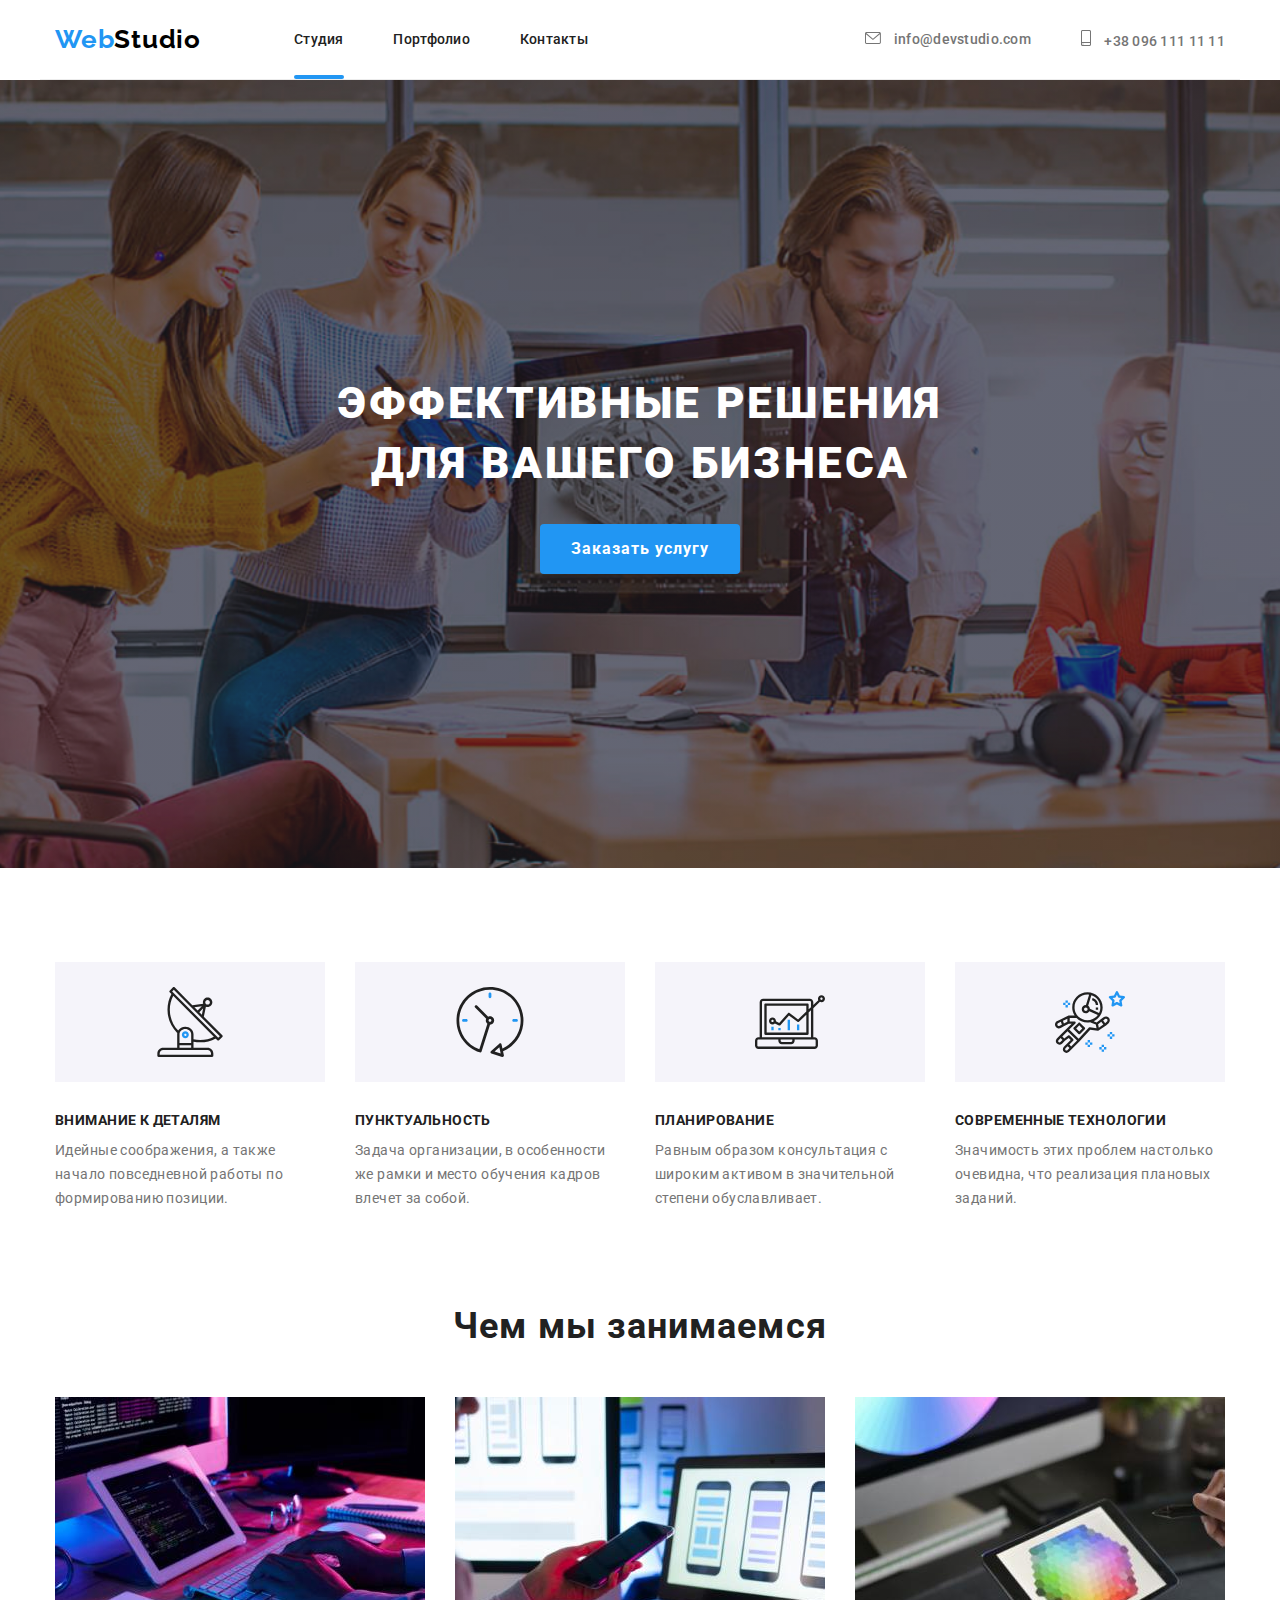
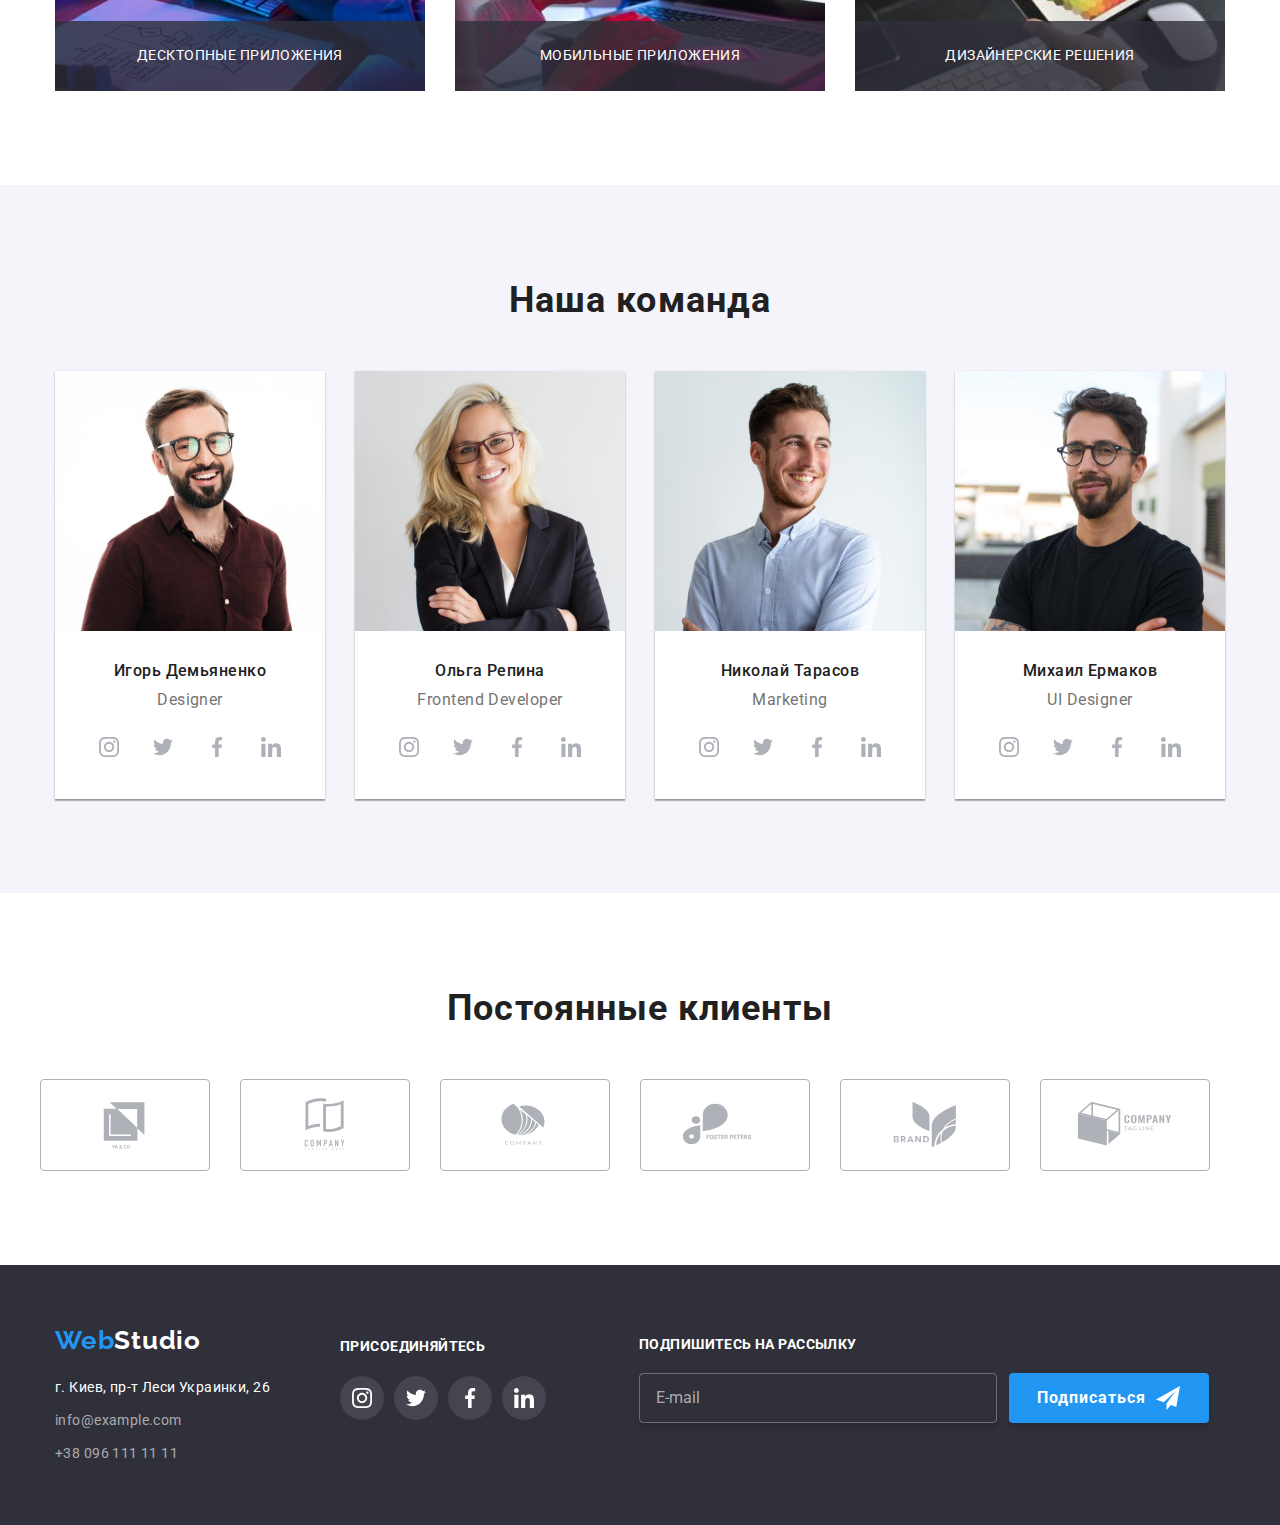
==== commit 44dfbb8d: "homework#7" ====
--- a/index.html
+++ b/index.html
@@ -24,35 +24,35 @@
   <body class="body">
     <header class="header-section">
       <div class="header container">
-        <a href="./index.html" class="logo-link"
-          ><span class="first-top-logo">Web</span><span class="second-top-logo">Studio</span></a
+        <a href="./index.html" class="logo__link"
+          ><span class="first-logo">Web</span><span class="second-logo top-logo">Studio</span></a
         >
         <nav>
           <ul class="nav-list">
-            <li class="nav-item">
-              <a href="./index.html" class="nav-item-link current"
-                ><span class="nav-item-text"> Студия</span></a
+            <li class="nav-list__item">
+              <a href="./index.html" class="nav-list__link current"
+                ><span class="nav-list__text"> Студия</span></a
               >
             </li>
-            <li class="nav-item">
-              <a href="./portfolio.html" class="nav-item-link"
-                ><span class="nav-item-text">Портфолио</span></a
+            <li class="nav-list__item">
+              <a href="./portfolio.html" class="nav-list__link"
+                ><span class="nav-list__text">Портфолио</span></a
               >
             </li>
-            <li class="nav-item">
-              <a href="" class="nav-item-link"><span class="nav-item-text">Контакты</span></a>
+            <li class="nav-list__item">
+              <a href="" class="nav-list__link"><span class="nav-list__text">Контакты</span></a>
             </li>
           </ul>
         </nav>
         <div class="contacts-top">
-          <a href="mailto:info@devstudio.com" class="contacts-top-link mail">
-            <svg class="contacts-top-icon" width="16" height="12">
+          <a href="mailto:info@devstudio.com" class="contacts-top__link mail">
+            <svg class="contacts-top__icon" width="16" height="12">
               <use href="./images/icons.svg#icon-envelope"></use>
             </svg>
             <span>info@devstudio.com</span></a
           >
-          <a href="tel:+380961111111" class="contacts-top-link tel">
-            <svg class="contacts-top-icon" width="10" height="16">
+          <a href="tel:+380961111111" class="contacts-top__link tel">
+            <svg class="contacts-top__icon" width="10" height="16">
               <use href="./images/icons.svg#icon-smartphone"></use>
             </svg>
             <span>+38 096 111 11 11</span></a
@@ -65,7 +65,7 @@
       <section class="section hero">
         <div class="container hero-container">
           <h1 class="hero-title">Эффективные решения для вашего бизнеса</h1>
-          <button type="button" class="hero-buttons" data-modal-open>Заказать услугу</button>
+          <button type="button" class="hero-button" data-modal-open>Заказать услугу</button>
         </div>
       </section>
       <!---------------------------Наши характеристики ----------------------->
@@ -163,39 +163,39 @@
       <!-----------------------------Наша команда----------------------------->
 
       <section class="section team">
-        <div class="container team">
+        <div class="container">
           <h2 class="team-title">Наша команда</h2>
           <ul class="team-list">
-            <li class="team-list-item">
-              <div class="team-list-block">
+            <li class="team-list__item">
+              <div class="team-list__wrap">
                 <img src="./images/img4.jpg" alt="фото Игоря" width="270" />
-                <h3 class="team-name">Игорь Демьяненко</h3>
-                <p lang="en" class="team-ocupation">Designer</p>
-                <ul class="team-list-social-block">
-                  <li class="team-list-social-item">
-                    <a href="" class="team-list-social-link">
-                      <svg class="team-list-icon-link" width="20" height="20">
+                <h3 class="team-list__name">Игорь Демьяненко</h3>
+                <p lang="en" class="team-list__ocupation">Designer</p>
+                <ul class="social-list">
+                  <li class="social-list__item">
+                    <a href="" class="social-list__link">
+                      <svg class="social-list__icon" width="20" height="20">
                         <use href="./images/icons.svg#icon-instagram"></use>
                       </svg>
                     </a>
                   </li>
-                  <li class="team-list-social-item">
-                    <a href="" class="team-list-social-link">
-                      <svg class="team-list-icon-link" width="20" height="20">
+                  <li class="social-list__item">
+                    <a href="" class="social-list__link">
+                      <svg class="social-list__icon" width="20" height="20">
                         <use href="./images/icons.svg#icon-twitter"></use>
                       </svg>
                     </a>
                   </li>
-                  <li class="team-list-social-item">
-                    <a href="" class="team-list-social-link">
-                      <svg class="team-list-icon-link" width="20" height="20">
+                  <li class="social-list__item">
+                    <a href="" class="social-list__link">
+                      <svg class="social-list__icon" width="20" height="20">
                         <use href="./images/icons.svg#icon-facebook"></use>
                       </svg>
                     </a>
                   </li>
-                  <li class="team-list-social-item">
-                    <a href="" class="team-list-social-link">
-                      <svg class="team-list-icon-link" width="20" height="20">
+                  <li class="social-list__item">
+                    <a href="" class="social-list__link">
+                      <svg class="social-list__icon" width="20" height="20">
                         <use href="./images/icons.svg#icon-linkedin"></use>
                       </svg>
                     </a>
@@ -203,36 +203,36 @@
                 </ul>
               </div>
             </li>
-            <li class="team-list-item">
-              <div class="team-list-block">
+            <li class="team-list__item">
+              <div class="team-list__wrap">
                 <img src="./images/img5.jpg" alt="фото Ольги" width="270" />
-                <h3 class="team-name">Ольга Репина</h3>
-                <p lang="en" class="team-ocupation">Frontend Developer</p>
-                <ul class="team-list-social-block">
-                  <li class="team-list-social-item">
-                    <a href="" class="team-list-social-link">
-                      <svg class="team-list-icon-link" width="20" height="20">
+                <h3 class="team-list__name">Ольга Репина</h3>
+                <p lang="en" class="team-list__ocupation">Frontend Developer</p>
+                <ul class="social-list">
+                  <li class="social-list__item">
+                    <a href="" class="social-list__link">
+                      <svg class="social-list__icon" width="20" height="20">
                         <use href="./images/icons.svg#icon-instagram"></use>
                       </svg>
                     </a>
                   </li>
-                  <li class="team-list-social-item">
-                    <a href="" class="team-list-social-link">
-                      <svg class="team-list-icon-link" width="20" height="20">
+                  <li class="social-list__item">
+                    <a href="" class="social-list__link">
+                      <svg class="social-list__icon" width="20" height="20">
                         <use href="./images/icons.svg#icon-twitter"></use>
                       </svg>
                     </a>
                   </li>
-                  <li class="team-list-social-item">
-                    <a href="" class="team-list-social-link">
-                      <svg class="team-list-icon-link" width="20" height="20">
+                  <li class="social-list__item">
+                    <a href="" class="social-list__link">
+                      <svg class="social-list__icon" width="20" height="20">
                         <use href="./images/icons.svg#icon-facebook"></use>
                       </svg>
                     </a>
                   </li>
-                  <li class="team-list-social-item">
-                    <a href="" class="team-list-social-link">
-                      <svg class="team-list-icon-link" width="20" height="20">
+                  <li class="social-list__item">
+                    <a href="" class="social-list__link">
+                      <svg class="social-list__icon" width="20" height="20">
                         <use href="./images/icons.svg#icon-linkedin"></use>
                       </svg>
                     </a>
@@ -240,36 +240,36 @@
                 </ul>
               </div>
             </li>
-            <li class="team-list-item">
-              <div class="team-list-block">
+            <li class="team-list__item">
+              <div class="team-list__wrap">
                 <img src="./images/img6.jpg" alt="фото Николая" width="270" />
-                <h3 class="team-name">Николай Тарасов</h3>
-                <p lang="en" class="team-ocupation">Marketing</p>
-                <ul class="team-list-social-block">
-                  <li class="team-list-social-item">
-                    <a href="" class="team-list-social-link">
-                      <svg class="team-list-icon-link" width="20" height="20">
+                <h3 class="team-list__name">Николай Тарасов</h3>
+                <p lang="en" class="team-list__ocupation">Marketing</p>
+                <ul class="social-list">
+                  <li class="social-list__item">
+                    <a href="" class="social-list__link">
+                      <svg class="social-list__icon" width="20" height="20">
                         <use href="./images/icons.svg#icon-instagram"></use>
                       </svg>
                     </a>
                   </li>
-                  <li class="team-list-social-item">
-                    <a href="" class="team-list-social-link">
-                      <svg class="team-list-icon-link" width="20" height="20">
+                  <li class="social-list__item">
+                    <a href="" class="social-list__link">
+                      <svg class="social-list__icon" width="20" height="20">
                         <use href="./images/icons.svg#icon-twitter"></use>
                       </svg>
                     </a>
                   </li>
-                  <li class="team-list-social-item">
-                    <a href="" class="team-list-social-link">
-                      <svg class="team-list-icon-link" width="20" height="20">
+                  <li class="social-list__item">
+                    <a href="" class="social-list__link">
+                      <svg class="social-list__icon" width="20" height="20">
                         <use href="./images/icons.svg#icon-facebook"></use>
                       </svg>
                     </a>
                   </li>
-                  <li class="team-list-social-item">
-                    <a href="" class="team-list-social-link">
-                      <svg class="team-list-icon-link" width="20" height="20">
+                  <li class="social-list__item">
+                    <a href="" class="social-list__link">
+                      <svg class="social-list__icon" width="20" height="20">
                         <use href="./images/icons.svg#icon-linkedin"></use>
                       </svg>
                     </a>
@@ -277,36 +277,36 @@
                 </ul>
               </div>
             </li>
-            <li class="team-list-item">
-              <div class="team-list-block">
+            <li class="team-list__item">
+              <div class="team-list__wrap">
                 <img src="./images/img7.jpg" alt="фото Михаила" width="270" />
-                <h3 class="team-name">Михаил Ермаков</h3>
-                <p lang="en" class="team-ocupation">UI Designer</p>
-                <ul class="team-list-social-block">
-                  <li class="team-list-social-item">
-                    <a href="" class="team-list-social-link">
-                      <svg class="team-list-icon-link" width="20" height="20">
+                <h3 class="team-list__name">Михаил Ермаков</h3>
+                <p lang="en" class="team-list__ocupation">UI Designer</p>
+                <ul class="social-list">
+                  <li class="social-list__item">
+                    <a href="" class="social-list__link">
+                      <svg class="social-list__icon" width="20" height="20">
                         <use href="./images/icons.svg#icon-instagram"></use>
                       </svg>
                     </a>
                   </li>
-                  <li class="team-list-social-item">
-                    <a href="" class="team-list-social-link">
-                      <svg class="team-list-icon-link" width="20" height="20">
+                  <li class="social-list__item">
+                    <a href="" class="social-list__link">
+                      <svg class="social-list__icon" width="20" height="20">
                         <use href="./images/icons.svg#icon-twitter"></use>
                       </svg>
                     </a>
                   </li>
-                  <li class="team-list-social-item">
-                    <a href="" class="team-list-social-link">
-                      <svg class="team-list-icon-link" width="20" height="20">
+                  <li class="social-list__item">
+                    <a href="" class="social-list__link">
+                      <svg class="social-list__icon" width="20" height="20">
                         <use href="./images/icons.svg#icon-facebook"></use>
                       </svg>
                     </a>
                   </li>
-                  <li class="team-list-social-item">
-                    <a href="" class="team-list-social-link">
-                      <svg class="team-list-icon-link" width="20" height="20">
+                  <li class="social-list__item">
+                    <a href="" class="social-list__link">
+                      <svg class="social-list__icon" width="20" height="20">
                         <use href="./images/icons.svg#icon-linkedin"></use>
                       </svg>
                     </a>
@@ -373,34 +373,34 @@
     <!----------------------------------- footer--------------------- -->
     <footer class="footer-section">
       <div class="footer container">
-        <div class="footer-block">
-          <div class="logo-address-footer">
+        <div class="footer-wrap">
+          <div class="footer-contacts">
             <div class="footer-logo">
-              <a href="./index.html" class="bottom-link"
-                ><span class="first-bottom-logo">Web</span
-                ><span class="second-bottom-logo">Studio</span></a
+              <a href="./index.html" class="logo__link"
+                ><span class="first-logo">Web</span
+                ><span class="second-logo bottom-logo">Studio</span></a
               >
             </div>
             <address>
-              <div class="address-bottom">
-                <ul class="address-list">
-                  <li class="address-list-item">
+              <div class="contacts-bottom">
+                <ul class="contacts-list">
+                  <li class="contacts-list__item">
                     <a
                       href="https://goo.gl/maps/Vf61pnLDupjKGq1i8"
                       target="_blank"
                       rel="norefferer
                 noopeneer"
-                      class="address-bottom-link"
-                      ><span class="address-bottom-map">г. Киев, пр-т Леси Украинки, 26</span></a
+                      class="contacts-list__link"
+                      ><span class="contacts-list__map">г. Киев, пр-т Леси Украинки, 26</span></a
                     >
                   </li>
-                  <li class="address-list-item">
-                    <a href="mailto:info@example.com" class="address-bottom-link"
+                  <li class="contacts-list__item">
+                    <a href="mailto:info@example.com" class="contacts-list__link"
                       ><span>info@example.com</span></a
                     >
                   </li>
-                  <li class="address-list-item">
-                    <a href="tel:+380961111111" class="address-bottom-link"
+                  <li class="contacts-list__item">
+                    <a href="tel:+380961111111" class="contacts-list__link"
                       ><span> +38 096 111 11 11</span></a
                     >
                   </li>
@@ -410,47 +410,52 @@
           </div>
           <div class="footer-join">
             <span class="join-title">присоединяйтесь</span>
-            <ul class="join-icon-list">
-              <li class="join-list-item">
-                <a href="" class="join-icon-link">
-                  <svg class="footer-join-icon" width="20" height="20">
+            <ul class="join-list">
+              <li class="join-list__item">
+                <a href="" class="join-list__link">
+                  <svg class="join-list__icon" width="20" height="20">
                     <use href="./images/icons.svg#icon-instagram"></use>
                   </svg>
                 </a>
               </li>
-              <li class="join-list-item">
-                <a href="" class="join-icon-link">
-                  <svg class="footer-join-icon" width="20" height="20">
+              <li class="join-list__item">
+                <a href="" class="join-list__link">
+                  <svg class="join-list__icon" width="20" height="20">
                     <use href="./images/icons.svg#icon-twitter"></use>
                   </svg>
                 </a>
               </li>
-              <li class="join-list-item">
-                <a href="" class="join-icon-link">
-                  <svg class="footer-join-icon" width="20" height="20">
+              <li class="join-list__item">
+                <a href="" class="join-list__link">
+                  <svg class="join-list__icon" width="20" height="20">
                     <use href="./images/icons.svg#icon-facebook"></use>
                   </svg>
                 </a>
               </li>
-              <li class="join-list-item">
-                <a href="" class="join-icon-link">
-                  <svg class="footer-join-icon" width="20" height="20">
+              <li class="join-list__item">
+                <a href="" class="join-list__link">
+                  <svg class="join-list__icon" width="20" height="20">
                     <use href="./images/icons.svg#icon-linkedin"></use>
                   </svg>
                 </a>
               </li>
             </ul>
           </div>
-          <form action="#" name="subscribe" class="footer-form-subscribe">
-            <div class="footer-subscribe">
-              <label class="subscribe-title"
+          <form action="#" name="subscribe" class="form-subscribe">
+            <div class="form-subscribe__wrap">
+              <label class="form-subscribe__title"
                 >Подпишитесь на рассылку
-                <input type="email" name="email" placeholder="E-mail" class="footer-input-mail" />
+                <input
+                  type="email"
+                  name="email"
+                  placeholder="E-mail"
+                  class="form-subscribe__input"
+                />
               </label>
-              <div class="button-subscribe-block">
-                <button type="submit" class="footer-button-subscribe">
+              <div class="button-subscribe__wrap">
+                <button type="submit" class="button-subscribe">
                   Подписаться
-                  <svg class="footer-subscribe-icon" width="24" height="24">
+                  <svg class="button-subscribe__icon" width="24" height="24">
                     <use href="./images/icons.svg#icon-send"></use>
                   </svg>
                 </button>
--- a/css/styles.css
+++ b/css/styles.css
@@ -113,56 +113,12 @@
 } */
 
 /*----------------хедер----------------------*/
-
-.first-top-logo,
-.second-top-logo {
-  color: var(--other-bcg-color);
-  font-family: Raleway;
-  font-size: 26px;
-  font-weight: 700;
-  line-height: 1.19;
-  letter-spacing: var(--main-letter-spacing);
-  text-align: left;
-}
-
-.second-top-logo {
-  color: var(--third-text-color);
-}
-
-.nav-item-link {
-  position: relative;
-
-  transition: color 250ms cubic-bezier(0.4, 0, 0.2, 1), outline 250ms cubic-bezier(0.4, 0, 0.2, 1);
-
-  font-size: 14px;
-  font-weight: 500;
-  line-height: 1.14;
-  letter-spacing: 0.02em;
-  text-align: left;
-  font-family: inherit;
-  color: var(--main-text-color);
-  padding-bottom: 32px;
-  padding-top: 32px;
-  display: block;
-}
-
-.contacts-top-link {
-  color: var(--second-text-color);
-  font-size: 14px;
-  font-weight: 500;
-  line-height: 1.14;
-  letter-spacing: 0.02em;
-  text-align: left;
-}
-
-.header-section {
-  border-bottom: 1px solid #ececec;
-}
-
+/* 
 .header.container {
   height: 80px;
   display: flex;
   align-items: center;
+  border-bottom: 1px solid #ececec;
 }
 
 .nav-list {
@@ -173,24 +129,22 @@
   width: 294px;
 }
 
-.contacts-top {
-  margin-left: auto;
-  display: flex;
-  align-items: center;
-  justify-content: center;
-}
-.contacts-top-link.mail {
-  margin-right: 50px;
-}
-.contacts-top-link {
+.nav-list__link {
+  position: relative;
   transition: color 250ms cubic-bezier(0.4, 0, 0.2, 1), outline 250ms cubic-bezier(0.4, 0, 0.2, 1);
-}
-.contacts-top-icon {
-  margin-right: 10px;
-  fill: currentColor;
-}
-
-.nav-item-link.current::after {
+  font-size: 14px;
+  font-weight: 500;
+  line-height: 1.14;
+  letter-spacing: 0.02em;
+  text-align: left;
+  font-family: inherit;
+  color: var(--main-text-color);
+  padding-bottom: 32px;
+  padding-top: 32px;
+  display: block;
+}
+
+.nav-list__link.current::after {
   content: '';
   position: absolute;
   width: 100%;
@@ -201,11 +155,37 @@
   border-radius: 2px;
 }
 
+.contacts-top__link {
+  color: var(--second-text-color);
+  font-size: 14px;
+  font-weight: 500;
+  line-height: 1.14;
+  letter-spacing: 0.02em;
+  text-align: left;
+}
+
+.contacts-top {
+  margin-left: auto;
+  display: flex;
+  align-items: center;
+  justify-content: center;
+}
+.contacts-top__link.mail {
+  margin-right: 50px;
+}
+.contacts-top__link {
+  transition: color 250ms cubic-bezier(0.4, 0, 0.2, 1), outline 250ms cubic-bezier(0.4, 0, 0.2, 1);
+}
+.contacts-top__icon {
+  margin-right: 10px;
+  fill: currentColor;
+}
+*/
+
 /*----------------главный раздел----------------------*/
-
+/* 
 .hero {
   background-color: var(--section-color);
-
   background-image: linear-gradient(rgba(47, 48, 58, 0.4), rgba(47, 48, 58, 0.4)),
     url(../images/Img-hero.jpg);
   background-repeat: no-repeat;
@@ -232,7 +212,7 @@
   margin: 0 auto;
 }
 
-.hero-buttons {
+.hero-button {
   color: var(--other-text-color);
   font-size: 16px;
   font-weight: 700;
@@ -247,7 +227,7 @@
   min-height: 50px;
   margin-top: 30px;
   border: none;
-}
+} */
 
 /*----------------характеристики----------------------*/
 /* .property.section {
@@ -351,6 +331,11 @@
 } */
 
 /*----------------команда----------------------*/
+
+/* .team.section {
+  background-color: #f5f4fa;
+}
+
 .team-title {
   color: var(--main-text-color);
   font-size: 36px;
@@ -362,7 +347,33 @@
   margin-bottom: 50px;
 }
 
-.team-name {
+.team-list {
+  display: flex;
+  margin-left: -30px;
+  margin-bottom: -30px;
+  border-top: 94px;
+}
+
+.team-list__item {
+  flex-basis: calc((100% - 4 * 30px) / 4);
+  margin-left: 30px;
+  margin-bottom: 30px;
+}
+
+.team-list__item > img {
+  display: block;
+  max-width: 100%;
+  height: auto;
+}
+
+.team-list__wrap {
+  background-color: var(--body-main-color);
+  padding-bottom: 30px;
+  box-shadow: 0px 2px 1px 0px rgba(0, 0, 0, 0.2), 0px 1px 1px 0px rgba(0, 0, 0, 0.14),
+    0px 1px 3px 0px rgba(0, 0, 0, 0.12);
+}
+
+.team-list__name {
   color: var(--main-text-color);
   font-size: 16px;
   font-weight: 500;
@@ -372,7 +383,7 @@
   margin-top: 30px;
 }
 
-.team-ocupation {
+.team-list__ocupation {
   color: var(--second-text-color);
   font-size: 16px;
   line-height: 1.19;
@@ -380,51 +391,21 @@
   text-align: center;
   margin-top: 10px;
 }
-.team.section {
-  background-color: #f5f4fa;
-  padding-bottom: 94px;
-  padding-top: 94px;
-}
-
-.team-list {
-  display: flex;
-  margin-left: -30px;
-  margin-bottom: -30px;
-  border-top: 94px;
-}
-
-.team-list-item {
-  flex-basis: calc((100% - 4 * 30px) / 4);
-  margin-left: 30px;
-  margin-bottom: 30px;
-}
-
-.team-list-item > img {
-  display: block;
-  max-width: 100%;
-  height: auto;
-}
-.team-list-block {
-  background-color: var(--body-main-color);
-  padding-bottom: 30px;
-  box-shadow: 0px 2px 1px 0px rgba(0, 0, 0, 0.2), 0px 1px 1px 0px rgba(0, 0, 0, 0.14),
-    0px 1px 3px 0px rgba(0, 0, 0, 0.12);
-}
-
-.team-list-social-block {
+
+.social-list {
   margin-top: 16px;
   display: flex;
   justify-content: center;
 }
-.team-list-social-item {
+.social-list__item {
   width: 44px;
   height: 44px;
 }
-.team-list-social-item + .team-list-social-item {
+.social-list__item + .social-list__item {
   margin-left: 10px;
 }
 
-.team-list-social-link {
+.social-list__link {
   width: 100%;
   height: 100%;
   border-radius: 50%;
@@ -433,21 +414,20 @@
   justify-content: center;
   background-color: var(--body-main-color);
   color: var(--clients-logo-color);
-
   transition: color 250ms cubic-bezier(0.4, 0, 0.2, 1),
     background-color 250ms cubic-bezier(0.4, 0, 0.2, 1), outline 250ms cubic-bezier(0.4, 0, 0.2, 1);
 }
 
-.team-list-icon-link {
+.social-list__icon {
   fill: currentColor;
 }
 
-.team-list-social-link:hover,
-.team-list-social-link:focus {
+.social-list__link:hover,
+.social-list__link:focus {
   background-color: var(--accent-color);
   color: var(--body-main-color);
   outline: none;
-}
+} */
 
 /*----------------клиенты----------------------*/
 /* 
@@ -515,30 +495,28 @@
 
 /*----------------футер----------------------*/
 
-.footer-block {
-  display: flex;
-}
-
-.footer-section {
+/* .footer-section {
   background-color: var(--section-color);
   padding-bottom: 60px;
 }
 
-.first-bottom-logo,
-.second-bottom-logo {
-  color: var(--other-bcg-color);
-  font-family: Raleway;
-  font-size: 26px;
-  font-weight: 700;
-  line-height: 1.19;
-  letter-spacing: var(--main-letter-spacing);
-  text-align: left;
-}
-.second-bottom-logo {
-  color: var(--other-text-color);
-}
-
-.address-bottom-map {
+.footer-wrap {
+  display: flex;
+}
+
+.footer-contacts {
+  margin-top: 60px;
+}
+
+.contacts-bottom {
+  margin-top: 20px;
+}
+
+.contacts-list__item:not(:first-child) {
+  margin-top: 9px;
+}
+
+.contacts-list__map {
   color: var(--other-text-color);
   font-size: 14px;
   font-style: normal;
@@ -548,37 +526,14 @@
   transition: color 250ms cubic-bezier(0.4, 0, 0.2, 1), outline 250ms cubic-bezier(0.4, 0, 0.2, 1);
 }
 
-.address-bottom-link {
+.contacts-list__link {
   color: rgba(255, 255, 255, 0.6);
   font-size: 14px;
   font-style: normal;
   line-height: 1.7;
   letter-spacing: var(--main-letter-spacing);
   text-align: left;
-
   transition: color 250ms cubic-bezier(0.4, 0, 0.2, 1), outline 250ms cubic-bezier(0.4, 0, 0.2, 1);
-}
-
-.logo-address-footer {
-  margin-top: 60px;
-}
-
-.address-bottom {
-  margin-top: 20px;
-}
-
-.address-list-item:not(:first-child) {
-  margin-top: 9px;
-}
-
-.join-title {
-  color: var(--other-text-color);
-  text-transform: uppercase;
-  font-size: 14px;
-  font-weight: 700;
-  line-height: 1.14;
-  letter-spacing: 0.03em;
-  text-align: left;
 }
 
 .footer-join {
@@ -588,23 +543,33 @@
   align-items: center;
 }
 
-.join-icon-list {
+.join-title {
+  color: var(--other-text-color);
+  text-transform: uppercase;
+  font-size: 14px;
+  font-weight: 700;
+  line-height: 1.14;
+  letter-spacing: 0.03em;
+  text-align: left;
+}
+
+.join-list {
   margin-top: 20px;
   display: flex;
   justify-content: center;
   align-items: center;
 }
 
-.join-list-item {
+.join-list__item {
   width: 44px;
   height: 44px;
 }
 
-.join-list-item + .join-list-item {
+.join-list__item + .join-list__item {
   margin-left: 10px;
 }
 
-.join-icon-link {
+.join-list__link {
   width: 100%;
   height: 100%;
   border-radius: 50%;
@@ -618,24 +583,23 @@
     outline 250ms cubic-bezier(0.4, 0, 0.2, 1);
 }
 
-.footer-join-icon {
+.join-list__icon {
   fill: currentColor;
 }
 
-.join-icon-link:hover,
-.join-icon-link:focus {
+.join-list__link:hover,
+.join-list__link:focus {
   background-color: var(--accent-color);
   outline: none;
 }
 
-/* --------------------subscribe------------------------ */
-
-.footer-form-subscribe {
+
+.form-subscribe {
   margin-left: 93px;
   margin-top: 72px;
 }
 
-.subscribe-title {
+.form-subscribe__title {
   color: var(--other-text-color);
   font-size: 14px;
   font-weight: 700;
@@ -645,7 +609,11 @@
   text-transform: uppercase;
 }
 
-.footer-input-mail {
+.form-subscribe__wrap {
+  display: flex;
+}
+
+.form-subscribe__input {
   display: block;
   width: 358px;
   height: 50px;
@@ -659,22 +627,18 @@
   color: var(--other-text-color);
 }
 
-.footer-input-mail::placeholder {
+.form-subscribe__input::placeholder {
   font-size: 16px;
   line-height: 1.25;
   color: rgba(255, 255, 255, 0.6);
 }
 
-.footer-subscribe {
-  display: flex;
-}
-
-.button-subscribe-block {
-  display: flex;
-  justify-content: center;
-  align-items: center;
-}
-.footer-button-subscribe {
+.button-subscribe__wrap {
+  display: flex;
+  justify-content: center;
+  align-items: center;
+}
+.button-subscribe {
   width: 200px;
   height: 50px;
   margin-top: 36px;
@@ -694,10 +658,10 @@
   align-items: center;
 }
 
-.footer-subscribe-icon {
+.button-subscribe__icon {
   fill: var(--other-text-color);
   margin-left: 10px;
-}
+} */
 
 /* -----------------------backdrop & modal----------------------- */
 .backdrop {
--- a/css/main.min.css
+++ b/css/main.min.css
@@ -1,2 +1,2 @@
-:root{--body-main-color: #ffffff;--accent-color: #2196f3;--section-color: #2f303a;--main-text-color: #212121;--second-text-color: #757575;--third-text-color: #000000;--other-text-color: #ffffff;--other-bcg-color: #2196f3;--main-letter-spacing: 0.03em;--clients-logo-color: #afb1b8}.body{font-family:'Roboto', 'Raleway', sans-serif;background-color:var(--body-main-color)}h1,h2,h3,h4,h5,h6,p{margin:0}ul,li{margin:0;padding:0}.logo-link,.nav-item-link,.contacts-top-link,.bottom-link,.address-bottom-link{text-decoration:none}.nav-item,.property-list,.work-list,.team-list-item,.address-list-item,.filter-list,.cards-list,.clients-list,.join-icon-list,.team-list-social-block{list-style:none}.nav-item-link:hover,.nav-item-link:focus,.nav-item-link:active,.contacts-top-link:hover,.contacts-top-link:focus,.contacts-top-link:active,.address-bottom-link:hover,.address-bottom-link:focus,.address-bottom-link:active,.address-bottom-map:hover,.address-bottom-map:focus,.address-bottom-map:active{color:var(--accent-color);outline:none}.visually-hidden{position:absolute;white-space:nowrap;width:1px;height:1px;overflow:hidden;border:0;padding:0;clip:rect(0 0 0 0);clip-path:inset(50%);margin:-1px}.container{width:1200px;padding-left:15px;padding-right:15px;margin:0 auto}.section{padding:94px 0}.section.no-padding-top{padding-top:0}.property-list{display:flex;margin-left:-30px;margin-bottom:-30px}.property-list__item{flex-basis:calc((100% - 4 * 30px) / 4);margin-left:30px;margin-bottom:30px}.property-list__block{display:flex;align-items:center;justify-content:center;width:270px;height:120px;background-color:#f5f4fa;margin-bottom:30px}.property-list__title{color:var(--main-text-color);font-size:14px;font-weight:700;line-height:1.21;letter-spacing:var(--main-letter-spacing);text-align:left;margin-bottom:10px;text-transform:uppercase}.property-list__text{color:var(--second-text-color);font-size:14px;line-height:1.71;letter-spacing:var(--main-letter-spacing);text-align:left}.work-title{color:var(--main-text-color);font-size:36px;font-weight:700;line-height:1.17;letter-spacing:var(--main-letter-spacing);text-align:center;margin-bottom:50px}.work-list{display:flex;margin-left:-30px;margin-bottom:-30px}.work-list__item{flex-basis:calc((100%-3 * 30px) / 3);margin-left:30px;margin-bottom:30px}.work-list__block img{display:block;max-width:100%;height:auto}.work-list__block{position:relative}.work-list__label{position:absolute;width:100%;bottom:0;right:0;text-transform:uppercase;padding-top:27px;padding-bottom:27px;background-color:rgba(47,48,58,0.8);color:var(--other-text-color);font-size:14px;font-style:normal;line-height:1.14;letter-spacing:0.03em;text-align:center}.clients-title{color:var(--main-text-color);font-size:36px;font-style:normal;font-weight:700;line-height:1.17;letter-spacing:0.03em;text-align:center;margin-bottom:50px}.clients-list{display:flex;justify-content:center;margin-left:-30px;margin-bottom:-30px}.clients-list__item{flex-basis:calc((100% - 6 * 30px) / 6);margin-left:30px;margin-bottom:30px;width:170px;height:92px;border:1px solid var(--clients-logo-color);border-radius:4px;transition:border-color 250ms cubic-bezier(0.4, 0, 0.2, 1)}.clients-list__item:first-child{margin-left:0}.clients-list__item:hover,.clients-list__item:focus{border-color:var(--accent-color)}.clients-list__link{width:100%;height:100%;display:flex;align-items:center;justify-content:center;color:var(--clients-logo-color);transition:fill 250ms cubic-bezier(0.4, 0, 0.2, 1)}.clients-list__icon{fill:currentColor}.clients-list__link:hover .clients-list__icon,.clients-list__link:focus .clients-list__icon{fill:var(--accent-color)}.filter-list{display:flex;justify-content:center;align-items:flex-start;margin-left:auto;margin-right:auto}.filter-list__item{margin-right:8px}.filter-list__item:last-child{margin-right:0}.filter-list__button{color:var(--main-text-color);font-size:16px;font-weight:500;line-height:1.63;letter-spacing:var(--main-letter-spacing);text-align:center;border:none;border-radius:4px;cursor:pointer;font-family:inherit;padding:6px 22px;transition:color 250ms cubic-bezier(0.4, 0, 0.2, 1),background-color 250ms cubic-bezier(0.4, 0, 0.2, 1),outline 250ms cubic-bezier(0.4, 0, 0.2, 1),box-shadow 250ms cubic-bezier(0.4, 0, 0.2, 1)}.filter-list__button:hover,.filter-list__button:focus,.filter-list__button:active{color:var(--other-text-color);background-color:var(--other-bcg-color);outline:none;box-shadow:0px 2px 2px 0px rgba(0,0,0,0.12),0px 1px 2px 0px rgba(0,0,0,0.08),0px 3px 1px 0px rgba(0,0,0,0.1)}.cards-list{display:flex;flex-wrap:wrap;margin-top:50px;margin-left:-30px;margin-bottom:-30px}.cards-list__item{flex-basis:calc((100% - 3 * 30px) / 3);margin-left:30px;margin-bottom:30px}.cards-list__hover-block img{display:block;max-width:100%;height:auto}.cards-list__shadow:hover{cursor:pointer;box-shadow:1px 4px 6px 0px rgba(0,0,0,0.16),0px 4px 4px 0px rgba(0,0,0,0.06),0px 1px 1px 0px rgba(0,0,0,0.12)}.cards-list__border{border:1px solid #eeeeee;border-top:none;padding:20px 24px}.cards-list__hover-block{position:relative;overflow:hidden}.cards-list__text{position:absolute;width:100%;height:100%;top:0;left:0;transform:translateY(100%);transition:transform 250ms cubic-bezier(0.4, 0, 0.2, 1);padding:63px 24px;color:var(--other-text-color);font-size:18px;line-height:1.56;letter-spacing:0.03em;text-align:left;background-color:rgba(33,150,243,0.9)}.cards-list__item:hover .cards-list__text,.cards-list__item:focus .cards-list__text{transform:translateY(0)}.cards-list__title{color:var(--main-text-color);font-size:18px;font-weight:700;line-height:2;letter-spacing:0.06em;text-align:left;margin-bottom:4px}.cards-list__label{color:var(--second-text-color);font-size:16px;line-height:1.88;letter-spacing:var(--main-letter-spacing);text-align:left}
+:root{--body-main-color: #ffffff;--accent-color: #2196f3;--section-color: #2f303a;--main-text-color: #212121;--second-text-color: #757575;--third-text-color: #000000;--other-text-color: #ffffff;--other-bcg-color: #2196f3;--main-letter-spacing: 0.03em;--clients-logo-color: #afb1b8}.body{font-family:'Roboto', 'Raleway', sans-serif;background-color:var(--body-main-color)}h1,h2,h3,h4,h5,h6,p{margin:0}ul,li{margin:0;padding:0}.logo__link,.nav-list__link,.contacts-top__link,.contacts-list__link{text-decoration:none}.nav-list,.property-list,.work-list,.team-list,.social-list,.clients-list,.filter-list,.cards-list,.contacts-list,.join-list{list-style:none}.nav-list__link:hover,.nav-list__link:focus,.nav-list__link:active,.contacts-top__link:hover,.contacts-top__link:focus,.contacts-top__link:active,.contacts-list__link:hover,.contacts-list__link:focus,.contacts-list__link:active,.contacts-list__map:hover,.contacts-list__map:focus,.contacts-list__map:active{color:var(--accent-color)}.visually-hidden{position:absolute;white-space:nowrap;width:1px;height:1px;overflow:hidden;border:0;padding:0;clip:rect(0 0 0 0);clip-path:inset(50%);margin:-1px}.header.container{height:80px;display:flex;align-items:center;border-bottom:1px solid #ececec}.nav-list{display:flex;justify-content:space-between;padding-inline-start:0;margin-left:93px;width:294px}.nav-list__link{position:relative;transition:color 250ms cubic-bezier(0.4, 0, 0.2, 1),outline 250ms cubic-bezier(0.4, 0, 0.2, 1);font-size:14px;font-weight:500;line-height:1.14;letter-spacing:0.02em;text-align:left;font-family:inherit;color:var(--main-text-color);padding-bottom:32px;padding-top:32px;display:block}.nav-list__link.current::after{content:'';position:absolute;width:100%;height:4px;left:0;bottom:0;background-color:var(--other-bcg-color);border-radius:2px}.contacts-top__link{color:var(--second-text-color);font-size:14px;font-weight:500;line-height:1.14;letter-spacing:0.02em;text-align:left}.contacts-top{margin-left:auto;display:flex;align-items:center;justify-content:center}.contacts-top__link.mail{margin-right:50px}.contacts-top__link{transition:color 250ms cubic-bezier(0.4, 0, 0.2, 1),outline 250ms cubic-bezier(0.4, 0, 0.2, 1)}.contacts-top__icon{margin-right:10px;fill:currentColor}.first-logo,.second-logo{color:var(--other-bcg-color);font-family:Raleway;font-size:26px;font-weight:700;line-height:1.19;letter-spacing:var(--main-letter-spacing);text-align:left}.top-logo{color:var(--third-text-color)}.bottom-logo{color:var(--other-text-color)}.container{width:1200px;padding-left:15px;padding-right:15px;margin:0 auto}.section{padding:94px 0}.section.no-padding-top{padding-top:0}.hero{background-color:var(--section-color);background-image:linear-gradient(rgba(47,48,58,0.4), rgba(47,48,58,0.4)),url(../images/Img-hero.jpg);background-repeat:no-repeat;background-size:cover;background-position:center}.hero-container{height:600px;text-align:center;padding-top:200px;padding-bottom:200px;align-items:center}.hero-title{color:var(--other-text-color);font-size:44px;font-weight:900;line-height:1.36;letter-spacing:0.06em;text-transform:uppercase;width:696px;margin:0 auto}.hero-button{color:var(--other-text-color);font-size:16px;font-weight:700;line-height:1.88;letter-spacing:0.06em;text-align:center;background-color:var(--other-bcg-color);cursor:pointer;box-sizing:border-box;border-radius:4px;min-width:200px;min-height:50px;margin-top:30px;border:none}.property-list{display:flex;margin-left:-30px;margin-bottom:-30px}.property-list__item{flex-basis:calc((100% - 4 * 30px) / 4);margin-left:30px;margin-bottom:30px}.property-list__block{display:flex;align-items:center;justify-content:center;width:270px;height:120px;background-color:#f5f4fa;margin-bottom:30px}.property-list__title{color:var(--main-text-color);font-size:14px;font-weight:700;line-height:1.21;letter-spacing:var(--main-letter-spacing);text-align:left;margin-bottom:10px;text-transform:uppercase}.property-list__text{color:var(--second-text-color);font-size:14px;line-height:1.71;letter-spacing:var(--main-letter-spacing);text-align:left}.work-title{color:var(--main-text-color);font-size:36px;font-weight:700;line-height:1.17;letter-spacing:var(--main-letter-spacing);text-align:center;margin-bottom:50px}.work-list{display:flex;margin-left:-30px;margin-bottom:-30px}.work-list__item{flex-basis:calc((100%-3 * 30px) / 3);margin-left:30px;margin-bottom:30px}.work-list__block img{display:block;max-width:100%;height:auto}.work-list__block{position:relative}.work-list__label{position:absolute;width:100%;bottom:0;right:0;text-transform:uppercase;padding-top:27px;padding-bottom:27px;background-color:rgba(47,48,58,0.8);color:var(--other-text-color);font-size:14px;font-style:normal;line-height:1.14;letter-spacing:0.03em;text-align:center}.team.section{background-color:#f5f4fa}.team-title{color:var(--main-text-color);font-size:36px;font-weight:700;line-height:1.17;letter-spacing:var(--main-letter-spacing);text-align:center;font-family:Roboto;margin-bottom:50px}.team-list{display:flex;margin-left:-30px;margin-bottom:-30px;border-top:94px}.team-list__item{flex-basis:calc((100% - 4 * 30px) / 4);margin-left:30px;margin-bottom:30px}.team-list__item img{display:block;max-width:100%;height:auto}.team-list__wrap{background-color:var(--body-main-color);padding-bottom:30px;box-shadow:0px 2px 1px 0px rgba(0,0,0,0.2),0px 1px 1px 0px rgba(0,0,0,0.14),0px 1px 3px 0px rgba(0,0,0,0.12)}.team-list__name{color:var(--main-text-color);font-size:16px;font-weight:500;line-height:1.19;letter-spacing:var(--main-letter-spacing);text-align:center;margin-top:30px}.team-list__ocupation{color:var(--second-text-color);font-size:16px;line-height:1.19;letter-spacing:var(--main-letter-spacing);text-align:center;margin-top:10px}.social-list{margin-top:16px;display:flex;justify-content:center}.social-list__item{width:44px;height:44px}.social-list__item+.social-list__item{margin-left:10px}.social-list__link{width:100%;height:100%;border-radius:50%;display:flex;align-items:center;justify-content:center;background-color:var(--body-main-color);color:var(--clients-logo-color);transition:color 250ms cubic-bezier(0.4, 0, 0.2, 1),background-color 250ms cubic-bezier(0.4, 0, 0.2, 1),outline 250ms cubic-bezier(0.4, 0, 0.2, 1)}.social-list__link:hover,.social-list__link:focus{background-color:var(--accent-color);color:var(--body-main-color);outline:none}.social-list__icon{fill:currentColor}.clients-title{color:var(--main-text-color);font-size:36px;font-style:normal;font-weight:700;line-height:1.17;letter-spacing:0.03em;text-align:center;margin-bottom:50px}.clients-list{display:flex;justify-content:center;margin-left:-30px;margin-bottom:-30px}.clients-list__item{flex-basis:calc((100% - 6 * 30px) / 6);margin-left:30px;margin-bottom:30px;width:170px;height:92px;border:1px solid var(--clients-logo-color);border-radius:4px;transition:border-color 250ms cubic-bezier(0.4, 0, 0.2, 1)}.clients-list__item:first-child{margin-left:0}.clients-list__item:hover,.clients-list__item:focus{border-color:var(--accent-color)}.clients-list__link{width:100%;height:100%;display:flex;align-items:center;justify-content:center;color:var(--clients-logo-color);transition:fill 250ms cubic-bezier(0.4, 0, 0.2, 1)}.clients-list__icon{fill:currentColor}.clients-list__link:hover .clients-list__icon,.clients-list__link:focus .clients-list__icon{fill:var(--accent-color)}.footer-section{background-color:var(--section-color);padding-bottom:60px}.footer-wrap{display:flex}.footer-contacts{margin-top:60px}.contacts-bottom{margin-top:20px}.contacts-list__item:not(:first-child){margin-top:9px}.contacts-list__map{color:var(--other-text-color);font-size:14px;font-style:normal;line-height:1.7;letter-spacing:var(--main-letter-spacing);text-align:left;transition:color 250ms cubic-bezier(0.4, 0, 0.2, 1),outline 250ms cubic-bezier(0.4, 0, 0.2, 1)}.contacts-list__link{color:rgba(255,255,255,0.6);font-size:14px;font-style:normal;line-height:1.7;letter-spacing:var(--main-letter-spacing);text-align:left;transition:color 250ms cubic-bezier(0.4, 0, 0.2, 1),outline 250ms cubic-bezier(0.4, 0, 0.2, 1)}.footer-join{margin-left:70px;margin-top:72px;display:block;align-items:center}.join-title{color:var(--other-text-color);text-transform:uppercase;font-size:14px;font-weight:700;line-height:1.14;letter-spacing:0.03em;text-align:left}.join-list{margin-top:20px;display:flex;justify-content:center;align-items:center}.join-list__item{width:44px;height:44px}.join-list__item+.join-list__item{margin-left:10px}.join-list__link{width:100%;height:100%;border-radius:50%;display:flex;align-items:center;justify-content:center;background-color:rgba(255,255,255,0.1);color:var(--other-text-color);transition:background-color 250ms cubic-bezier(0.4, 0, 0.2, 1),outline 250ms cubic-bezier(0.4, 0, 0.2, 1)}.join-list__link:hover,.join-list__link:focus{background-color:var(--accent-color);outline:none}.join-list__icon{fill:currentColor}.form-subscribe{margin-left:93px;margin-top:72px}.form-subscribe__title{color:var(--other-text-color);font-size:14px;font-weight:700;line-height:1.14;letter-spacing:0.03em;text-align:left;text-transform:uppercase}.form-subscribe__wrap{display:flex}.form-subscribe__input{display:block;width:358px;height:50px;margin-right:12px;margin-top:20px;padding:15px 16px;background-color:transparent;border:1px solid rgba(255,255,255,0.3);border-radius:4px;box-shadow:0px 4px 4px rgba(0,0,0,0.15);color:var(--other-text-color)}.form-subscribe__input::placeholder{font-size:16px;line-height:1.25;color:rgba(255,255,255,0.6)}.button-subscribe__wrap{display:flex;justify-content:center;align-items:center}.button-subscribe{width:200px;height:50px;margin-top:36px;background-color:var(--other-bcg-color);box-shadow:0px 4px 4px rgba(0,0,0,0.15);border-radius:4px;color:var(--other-text-color);font-size:16px;font-weight:700;line-height:1.88;letter-spacing:0.06em;text-align:center;cursor:pointer;border:none;padding:10px 28px;display:flex;align-items:center}.button-subscribe__icon{fill:var(--other-text-color);margin-left:10px}.filter-list{display:flex;justify-content:center;align-items:flex-start;margin-left:auto;margin-right:auto}.filter-list__item{margin-right:8px}.filter-list__item:last-child{margin-right:0}.filter-list__button{color:var(--main-text-color);font-size:16px;font-weight:500;line-height:1.63;letter-spacing:var(--main-letter-spacing);text-align:center;border:none;border-radius:4px;cursor:pointer;font-family:inherit;padding:6px 22px;transition:color 250ms cubic-bezier(0.4, 0, 0.2, 1),background-color 250ms cubic-bezier(0.4, 0, 0.2, 1),outline 250ms cubic-bezier(0.4, 0, 0.2, 1),box-shadow 250ms cubic-bezier(0.4, 0, 0.2, 1)}.filter-list__button:hover,.filter-list__button:focus,.filter-list__button:active{color:var(--other-text-color);background-color:var(--other-bcg-color);outline:none;box-shadow:0px 2px 2px 0px rgba(0,0,0,0.12),0px 1px 2px 0px rgba(0,0,0,0.08),0px 3px 1px 0px rgba(0,0,0,0.1)}.cards-list{display:flex;flex-wrap:wrap;margin-top:50px;margin-left:-30px;margin-bottom:-30px}.cards-list__item{flex-basis:calc((100% - 3 * 30px) / 3);margin-left:30px;margin-bottom:30px}.cards-list__hover-block img{display:block;max-width:100%;height:auto}.cards-list__shadow:hover{cursor:pointer;box-shadow:1px 4px 6px 0px rgba(0,0,0,0.16),0px 4px 4px 0px rgba(0,0,0,0.06),0px 1px 1px 0px rgba(0,0,0,0.12)}.cards-list__border{border:1px solid #eeeeee;border-top:none;padding:20px 24px}.cards-list__hover-block{position:relative;overflow:hidden}.cards-list__text{position:absolute;width:100%;height:100%;top:0;left:0;transform:translateY(100%);transition:transform 250ms cubic-bezier(0.4, 0, 0.2, 1);padding:63px 24px;color:var(--other-text-color);font-size:18px;line-height:1.56;letter-spacing:0.03em;text-align:left;background-color:rgba(33,150,243,0.9)}.cards-list__item:hover .cards-list__text,.cards-list__item:focus .cards-list__text{transform:translateY(0)}.cards-list__title{color:var(--main-text-color);font-size:18px;font-weight:700;line-height:2;letter-spacing:0.06em;text-align:left;margin-bottom:4px}.cards-list__label{color:var(--second-text-color);font-size:16px;line-height:1.88;letter-spacing:var(--main-letter-spacing);text-align:left}
 /*# sourceMappingURL=main.min.css.map */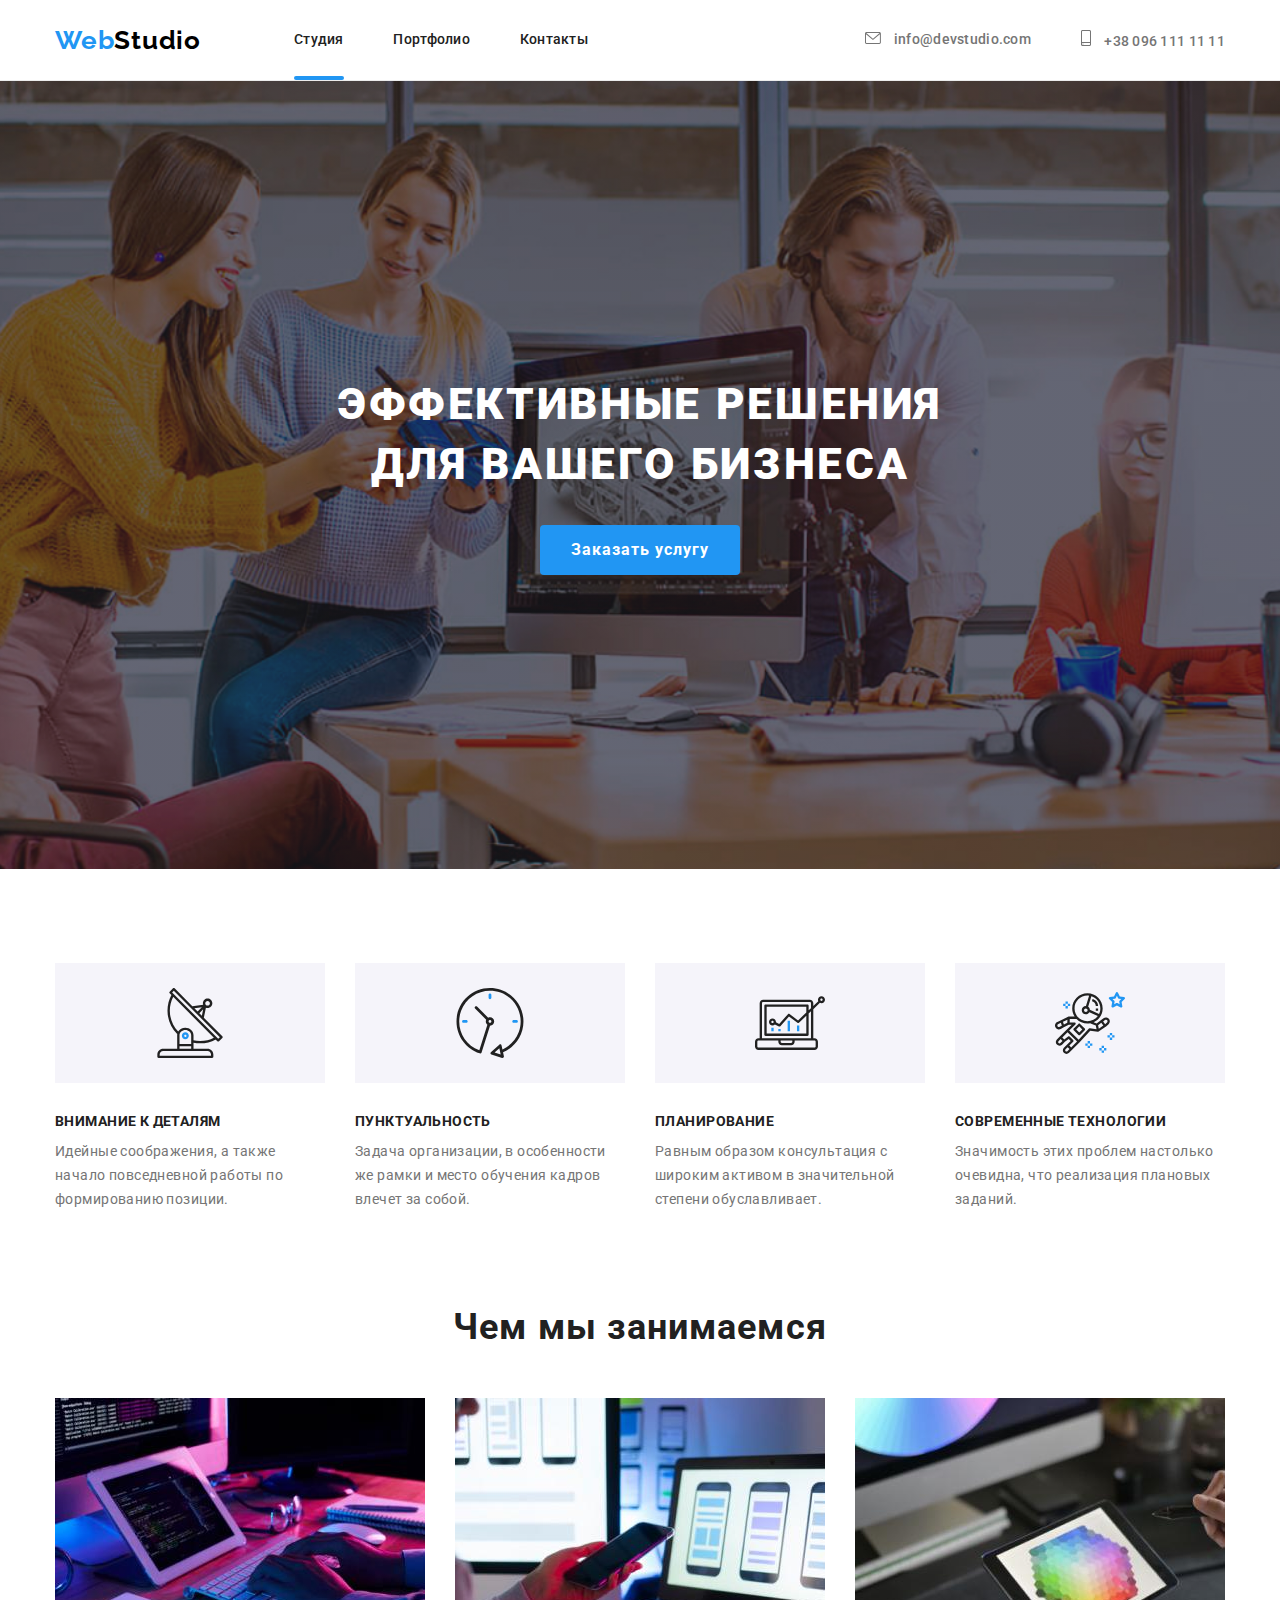
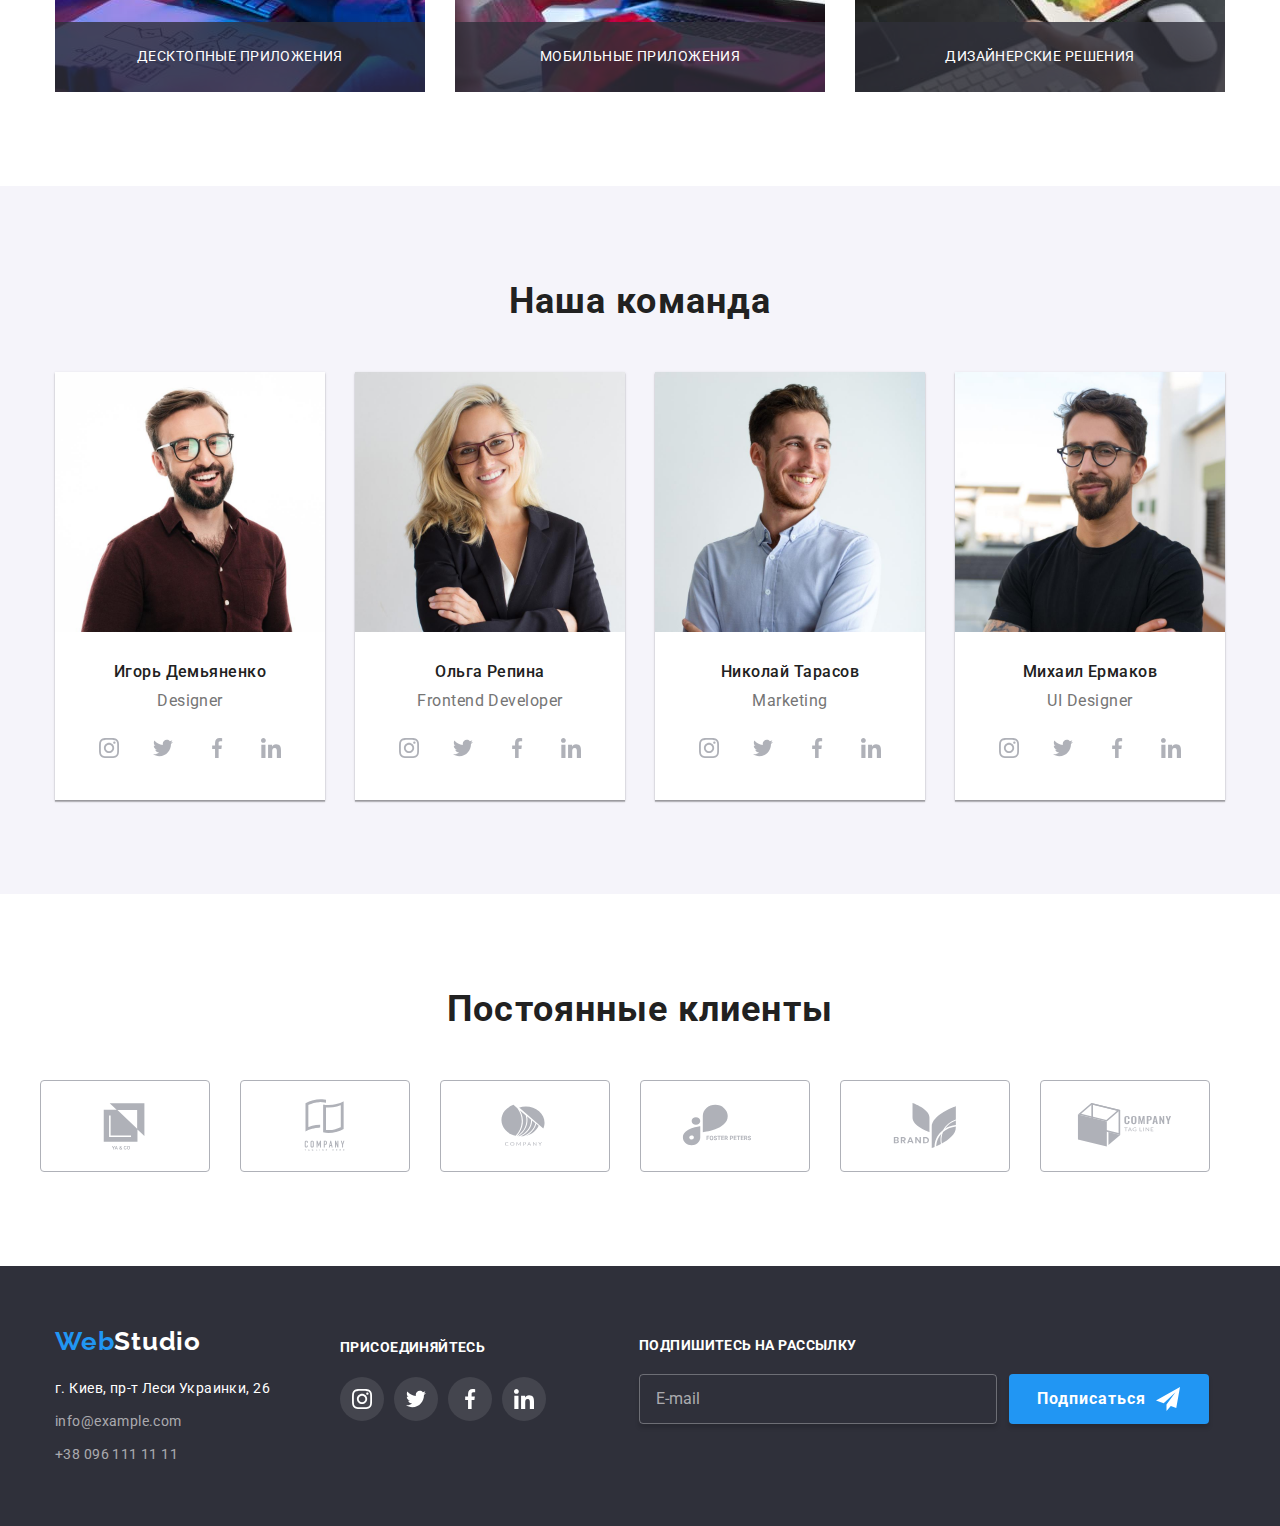
==== commit 3eeb31d9: "homework#7" ====
--- a/index.html
+++ b/index.html
@@ -470,71 +470,75 @@
     <div class="backdrop is-hidden" data-modal>
       <div class="modal">
         <button type="button" class="modal-close" data-modal-close>
-          <svg class="modal-close-icon" width="18" height="18">
+          <svg class="modal-close__icon" width="18" height="18">
             <use href="./images/icons.svg#icon-close"></use>
           </svg>
         </button>
-        <span class="modal-form-title">Оставьте свои данные, мы вам перезвоним</span>
+        <span class="modal-form__title">Оставьте свои данные, мы вам перезвоним</span>
         <form action="#" name="modal-form" class="modal-form">
-          <div class="modal-form-block">
-            <label class="modal-form-name"
+          <div class="modal-form__box">
+            <label class="modal-form__label"
               >Имя
-              <div class="modal-form-input">
-                <input type="text" name="name" class="customer-input" />
-                <svg class="modal-form-icon" width="18" height="18">
+              <div class="modal-form__block">
+                <input type="text" name="name" class="modal-form__input" />
+                <svg class="modal-form__icon" width="18" height="18">
                   <use href="./images/icons.svg#icon-person-black"></use>
                 </svg>
               </div>
             </label>
           </div>
-          <div class="modal-form-block">
-            <label class="modal-form-name"
+          <div class="modal-form__box">
+            <label class="modal-form__label"
               >Телефон
-              <div class="modal-form-input">
-                <input type="tel" name="tel" class="customer-input" />
-                <svg class="modal-form-icon" width="18" height="18">
+              <div class="modal-form__block">
+                <input type="tel" name="tel" class="modal-form__input" />
+                <svg class="modal-form__icon" width="18" height="18">
                   <use href="./images/icons.svg#icon-phone-black"></use>
                 </svg>
               </div>
             </label>
           </div>
-          <div class="modal-form-block">
-            <label class="modal-form-name"
+          <div class="modal-form__box">
+            <label class="modal-form__label"
               >Почта
-              <div class="modal-form-input">
-                <input type="email" name="email" class="customer-input" />
-                <svg class="modal-form-icon" width="18" height="18">
+              <div class="modal-form__block">
+                <input type="email" name="email" class="modal-form__input" />
+                <svg class="modal-form__icon" width="18" height="18">
                   <use href="./images/icons.svg#icon-email-black"></use>
                 </svg>
               </div>
             </label>
           </div>
-          <div class="modal-form-block">
-            <label class="modal-form-name"
+          <div class="modal-form__box">
+            <label class="modal-form__label"
               >Комментарий
               <textarea
                 name="comment"
                 placeholder="Введите текст"
-                class="customer-input comment"
+                class="modal-form__input comment"
               ></textarea>
             </label>
           </div>
-          <div class="modal-check-policy">
-            <label class="modal-check-title">
-              <input type="checkbox" name="check-policy" class="modal-checkbox visually-hidden" />
-              <span class="checkbox-label">
-                <svg class="modal-check-icon" width="11" height="8">
+          <div class="modal-checkbox__policy">
+            <label class="modal-checkbox__title">
+              <input
+                type="checkbox"
+                name="check-policy"
+                class="modal-checkbox__input visually-hidden"
+              />
+              <span class="modal-checkbox__label">
+                <svg class="modal-checkbox__icon" width="11" height="8">
                   <use href="./images/icons.svg#icon-check"></use>
                 </svg>
               </span>
               <span>
                 Соглашаюсь с рассылкой и принимаю
-                <a href="#" class="policy-contract">Условия договора</a>
+                <a href="#" class="modal-checkbox__policy-contract">Условия договора</a>
               </span>
             </label>
           </div>
-          <div class="modal-button">
-            <button type="submit" class="modal-button-submit">Отправить</button>
+          <div class="modal__submit">
+            <button type="submit" class="modal-checkbox__submit">Отправить</button>
           </div>
         </form>
       </div>
--- a/css/styles.css
+++ b/css/styles.css
@@ -664,6 +664,7 @@
 } */
 
 /* -----------------------backdrop & modal----------------------- */
+/* 
 .backdrop {
   position: fixed;
   width: 100vw;
@@ -710,11 +711,12 @@
   transition: color 250ms cubic-bezier(0.4, 0, 0.2, 1);
 }
 
-.modal-close-icon {
-  fill: currentColor;
-}
 .modal-close:hover {
   color: var(--accent-color);
+}
+
+.modal-close__icon {
+  fill: currentColor;
 }
 
 .is-hidden {
@@ -723,7 +725,7 @@
   pointer-events: none;
 }
 
-.modal-form-title {
+.modal-form__title {
   color: var(--main-text-color);
   font-size: 20px;
   font-weight: 700;
@@ -736,26 +738,26 @@
   margin-top: 12px;
 }
 
-.modal-form-block + .modal-form-block {
+.modal-form__box + .modal-form__box {
   margin-top: 10px;
 }
-.modal-form-name {
+.modal-form__label {
   color: var(--second-text-color);
   font-size: 12px;
   line-height: 1.17;
   letter-spacing: 0.01em;
   text-align: left;
 }
-.modal-form-input {
+.modal-form__block {
   position: relative;
   color: var(--main-text-color);
   transition: color 250ms cubic-bezier(0.4, 0, 0.2, 1);
 }
 
-.modal-form-input:focus-within {
+.modal-form__block:focus-within {
   color: var(--accent-color);
 }
-.customer-input {
+.modal-form__input {
   margin-top: 4px;
   height: 40px;
   width: 100%;
@@ -767,12 +769,12 @@
   color: var(--main-text-color);
 }
 
-.customer-input:focus {
+.modal-form__input:focus {
   border: 1px solid var(--accent-color);
   outline: none;
 }
 
-.customer-input.comment {
+.modal-form__input.comment {
   resize: none;
   padding: 12px 16px;
   height: 120px;
@@ -780,14 +782,14 @@
   line-height: 1.14;
   letter-spacing: 0.01em;
 }
-.customer-input.comment::placeholder {
+.modal-form__input.comment::placeholder {
   color: rgba(117, 117, 117, 0.5);
   font-size: 12px;
   line-height: 1.17;
   letter-spacing: 0.01em;
   text-align: left;
 }
-.modal-form-icon {
+.modal-form__icon {
   position: absolute;
   top: 50%;
   left: 12px;
@@ -795,14 +797,14 @@
   fill: currentColor;
 }
 
-.modal-check-policy {
+.modal-checkbox__policy {
   margin-top: 20px;
   margin-left: auto;
   margin-right: auto;
   display: flex;
   align-items: center;
 }
-.modal-check-title {
+.modal-checkbox__title {
   color: var(--second-text-color);
   font-size: 14px;
   line-height: 1.71;
@@ -814,7 +816,7 @@
   margin-right: auto;
 }
 
-.checkbox-label {
+.modal-checkbox__label {
   width: 16px;
   height: 15px;
   border: 2px solid var(--main-text-color);
@@ -827,25 +829,25 @@
     background-color 250ms cubic-bezier(0.4, 0, 0.2, 1);
 }
 
-.modal-check-icon {
+.modal-checkbox__icon {
   fill: var(--other-text-color);
 }
-.policy-contract {
+.modal-checkbox__policy-contract {
   color: var(--accent-color);
 }
 
-.modal-checkbox:focus + .checkbox-label {
+.modal-checkbox__input:focus + .modal-checkbox__label {
   width: 16px;
   height: 15px;
   border: 2px solid var(--accent-color);
 }
 
-.modal-checkbox:checked + .checkbox-label {
+.modal-checkbox__input:checked + .modal-checkbox__label {
   background-color: var(--accent-color);
   border: none;
 }
 
-.modal-button-submit {
+.modal-checkbox__submit {
   margin-top: 30px;
   min-width: 200px;
   min-height: 50px;
@@ -864,7 +866,8 @@
   display: block;
   margin-left: auto;
   margin-right: auto;
-}
+} */
+
 /*----------------портфолио----------------------*/
 /* .filter-list {
   display: flex;
--- a/css/main.min.css
+++ b/css/main.min.css
@@ -1,2 +1,2 @@
-:root{--body-main-color: #ffffff;--accent-color: #2196f3;--section-color: #2f303a;--main-text-color: #212121;--second-text-color: #757575;--third-text-color: #000000;--other-text-color: #ffffff;--other-bcg-color: #2196f3;--main-letter-spacing: 0.03em;--clients-logo-color: #afb1b8}.body{font-family:'Roboto', 'Raleway', sans-serif;background-color:var(--body-main-color)}h1,h2,h3,h4,h5,h6,p{margin:0}ul,li{margin:0;padding:0}.logo__link,.nav-list__link,.contacts-top__link,.contacts-list__link{text-decoration:none}.nav-list,.property-list,.work-list,.team-list,.social-list,.clients-list,.filter-list,.cards-list,.contacts-list,.join-list{list-style:none}.nav-list__link:hover,.nav-list__link:focus,.nav-list__link:active,.contacts-top__link:hover,.contacts-top__link:focus,.contacts-top__link:active,.contacts-list__link:hover,.contacts-list__link:focus,.contacts-list__link:active,.contacts-list__map:hover,.contacts-list__map:focus,.contacts-list__map:active{color:var(--accent-color)}.visually-hidden{position:absolute;white-space:nowrap;width:1px;height:1px;overflow:hidden;border:0;padding:0;clip:rect(0 0 0 0);clip-path:inset(50%);margin:-1px}.header.container{height:80px;display:flex;align-items:center;border-bottom:1px solid #ececec}.nav-list{display:flex;justify-content:space-between;padding-inline-start:0;margin-left:93px;width:294px}.nav-list__link{position:relative;transition:color 250ms cubic-bezier(0.4, 0, 0.2, 1),outline 250ms cubic-bezier(0.4, 0, 0.2, 1);font-size:14px;font-weight:500;line-height:1.14;letter-spacing:0.02em;text-align:left;font-family:inherit;color:var(--main-text-color);padding-bottom:32px;padding-top:32px;display:block}.nav-list__link.current::after{content:'';position:absolute;width:100%;height:4px;left:0;bottom:0;background-color:var(--other-bcg-color);border-radius:2px}.contacts-top__link{color:var(--second-text-color);font-size:14px;font-weight:500;line-height:1.14;letter-spacing:0.02em;text-align:left}.contacts-top{margin-left:auto;display:flex;align-items:center;justify-content:center}.contacts-top__link.mail{margin-right:50px}.contacts-top__link{transition:color 250ms cubic-bezier(0.4, 0, 0.2, 1),outline 250ms cubic-bezier(0.4, 0, 0.2, 1)}.contacts-top__icon{margin-right:10px;fill:currentColor}.first-logo,.second-logo{color:var(--other-bcg-color);font-family:Raleway;font-size:26px;font-weight:700;line-height:1.19;letter-spacing:var(--main-letter-spacing);text-align:left}.top-logo{color:var(--third-text-color)}.bottom-logo{color:var(--other-text-color)}.container{width:1200px;padding-left:15px;padding-right:15px;margin:0 auto}.section{padding:94px 0}.section.no-padding-top{padding-top:0}.hero{background-color:var(--section-color);background-image:linear-gradient(rgba(47,48,58,0.4), rgba(47,48,58,0.4)),url(../images/Img-hero.jpg);background-repeat:no-repeat;background-size:cover;background-position:center}.hero-container{height:600px;text-align:center;padding-top:200px;padding-bottom:200px;align-items:center}.hero-title{color:var(--other-text-color);font-size:44px;font-weight:900;line-height:1.36;letter-spacing:0.06em;text-transform:uppercase;width:696px;margin:0 auto}.hero-button{color:var(--other-text-color);font-size:16px;font-weight:700;line-height:1.88;letter-spacing:0.06em;text-align:center;background-color:var(--other-bcg-color);cursor:pointer;box-sizing:border-box;border-radius:4px;min-width:200px;min-height:50px;margin-top:30px;border:none}.property-list{display:flex;margin-left:-30px;margin-bottom:-30px}.property-list__item{flex-basis:calc((100% - 4 * 30px) / 4);margin-left:30px;margin-bottom:30px}.property-list__block{display:flex;align-items:center;justify-content:center;width:270px;height:120px;background-color:#f5f4fa;margin-bottom:30px}.property-list__title{color:var(--main-text-color);font-size:14px;font-weight:700;line-height:1.21;letter-spacing:var(--main-letter-spacing);text-align:left;margin-bottom:10px;text-transform:uppercase}.property-list__text{color:var(--second-text-color);font-size:14px;line-height:1.71;letter-spacing:var(--main-letter-spacing);text-align:left}.work-title{color:var(--main-text-color);font-size:36px;font-weight:700;line-height:1.17;letter-spacing:var(--main-letter-spacing);text-align:center;margin-bottom:50px}.work-list{display:flex;margin-left:-30px;margin-bottom:-30px}.work-list__item{flex-basis:calc((100%-3 * 30px) / 3);margin-left:30px;margin-bottom:30px}.work-list__block img{display:block;max-width:100%;height:auto}.work-list__block{position:relative}.work-list__label{position:absolute;width:100%;bottom:0;right:0;text-transform:uppercase;padding-top:27px;padding-bottom:27px;background-color:rgba(47,48,58,0.8);color:var(--other-text-color);font-size:14px;font-style:normal;line-height:1.14;letter-spacing:0.03em;text-align:center}.team.section{background-color:#f5f4fa}.team-title{color:var(--main-text-color);font-size:36px;font-weight:700;line-height:1.17;letter-spacing:var(--main-letter-spacing);text-align:center;font-family:Roboto;margin-bottom:50px}.team-list{display:flex;margin-left:-30px;margin-bottom:-30px;border-top:94px}.team-list__item{flex-basis:calc((100% - 4 * 30px) / 4);margin-left:30px;margin-bottom:30px}.team-list__item img{display:block;max-width:100%;height:auto}.team-list__wrap{background-color:var(--body-main-color);padding-bottom:30px;box-shadow:0px 2px 1px 0px rgba(0,0,0,0.2),0px 1px 1px 0px rgba(0,0,0,0.14),0px 1px 3px 0px rgba(0,0,0,0.12)}.team-list__name{color:var(--main-text-color);font-size:16px;font-weight:500;line-height:1.19;letter-spacing:var(--main-letter-spacing);text-align:center;margin-top:30px}.team-list__ocupation{color:var(--second-text-color);font-size:16px;line-height:1.19;letter-spacing:var(--main-letter-spacing);text-align:center;margin-top:10px}.social-list{margin-top:16px;display:flex;justify-content:center}.social-list__item{width:44px;height:44px}.social-list__item+.social-list__item{margin-left:10px}.social-list__link{width:100%;height:100%;border-radius:50%;display:flex;align-items:center;justify-content:center;background-color:var(--body-main-color);color:var(--clients-logo-color);transition:color 250ms cubic-bezier(0.4, 0, 0.2, 1),background-color 250ms cubic-bezier(0.4, 0, 0.2, 1),outline 250ms cubic-bezier(0.4, 0, 0.2, 1)}.social-list__link:hover,.social-list__link:focus{background-color:var(--accent-color);color:var(--body-main-color);outline:none}.social-list__icon{fill:currentColor}.clients-title{color:var(--main-text-color);font-size:36px;font-style:normal;font-weight:700;line-height:1.17;letter-spacing:0.03em;text-align:center;margin-bottom:50px}.clients-list{display:flex;justify-content:center;margin-left:-30px;margin-bottom:-30px}.clients-list__item{flex-basis:calc((100% - 6 * 30px) / 6);margin-left:30px;margin-bottom:30px;width:170px;height:92px;border:1px solid var(--clients-logo-color);border-radius:4px;transition:border-color 250ms cubic-bezier(0.4, 0, 0.2, 1)}.clients-list__item:first-child{margin-left:0}.clients-list__item:hover,.clients-list__item:focus{border-color:var(--accent-color)}.clients-list__link{width:100%;height:100%;display:flex;align-items:center;justify-content:center;color:var(--clients-logo-color);transition:fill 250ms cubic-bezier(0.4, 0, 0.2, 1)}.clients-list__icon{fill:currentColor}.clients-list__link:hover .clients-list__icon,.clients-list__link:focus .clients-list__icon{fill:var(--accent-color)}.footer-section{background-color:var(--section-color);padding-bottom:60px}.footer-wrap{display:flex}.footer-contacts{margin-top:60px}.contacts-bottom{margin-top:20px}.contacts-list__item:not(:first-child){margin-top:9px}.contacts-list__map{color:var(--other-text-color);font-size:14px;font-style:normal;line-height:1.7;letter-spacing:var(--main-letter-spacing);text-align:left;transition:color 250ms cubic-bezier(0.4, 0, 0.2, 1),outline 250ms cubic-bezier(0.4, 0, 0.2, 1)}.contacts-list__link{color:rgba(255,255,255,0.6);font-size:14px;font-style:normal;line-height:1.7;letter-spacing:var(--main-letter-spacing);text-align:left;transition:color 250ms cubic-bezier(0.4, 0, 0.2, 1),outline 250ms cubic-bezier(0.4, 0, 0.2, 1)}.footer-join{margin-left:70px;margin-top:72px;display:block;align-items:center}.join-title{color:var(--other-text-color);text-transform:uppercase;font-size:14px;font-weight:700;line-height:1.14;letter-spacing:0.03em;text-align:left}.join-list{margin-top:20px;display:flex;justify-content:center;align-items:center}.join-list__item{width:44px;height:44px}.join-list__item+.join-list__item{margin-left:10px}.join-list__link{width:100%;height:100%;border-radius:50%;display:flex;align-items:center;justify-content:center;background-color:rgba(255,255,255,0.1);color:var(--other-text-color);transition:background-color 250ms cubic-bezier(0.4, 0, 0.2, 1),outline 250ms cubic-bezier(0.4, 0, 0.2, 1)}.join-list__link:hover,.join-list__link:focus{background-color:var(--accent-color);outline:none}.join-list__icon{fill:currentColor}.form-subscribe{margin-left:93px;margin-top:72px}.form-subscribe__title{color:var(--other-text-color);font-size:14px;font-weight:700;line-height:1.14;letter-spacing:0.03em;text-align:left;text-transform:uppercase}.form-subscribe__wrap{display:flex}.form-subscribe__input{display:block;width:358px;height:50px;margin-right:12px;margin-top:20px;padding:15px 16px;background-color:transparent;border:1px solid rgba(255,255,255,0.3);border-radius:4px;box-shadow:0px 4px 4px rgba(0,0,0,0.15);color:var(--other-text-color)}.form-subscribe__input::placeholder{font-size:16px;line-height:1.25;color:rgba(255,255,255,0.6)}.button-subscribe__wrap{display:flex;justify-content:center;align-items:center}.button-subscribe{width:200px;height:50px;margin-top:36px;background-color:var(--other-bcg-color);box-shadow:0px 4px 4px rgba(0,0,0,0.15);border-radius:4px;color:var(--other-text-color);font-size:16px;font-weight:700;line-height:1.88;letter-spacing:0.06em;text-align:center;cursor:pointer;border:none;padding:10px 28px;display:flex;align-items:center}.button-subscribe__icon{fill:var(--other-text-color);margin-left:10px}.filter-list{display:flex;justify-content:center;align-items:flex-start;margin-left:auto;margin-right:auto}.filter-list__item{margin-right:8px}.filter-list__item:last-child{margin-right:0}.filter-list__button{color:var(--main-text-color);font-size:16px;font-weight:500;line-height:1.63;letter-spacing:var(--main-letter-spacing);text-align:center;border:none;border-radius:4px;cursor:pointer;font-family:inherit;padding:6px 22px;transition:color 250ms cubic-bezier(0.4, 0, 0.2, 1),background-color 250ms cubic-bezier(0.4, 0, 0.2, 1),outline 250ms cubic-bezier(0.4, 0, 0.2, 1),box-shadow 250ms cubic-bezier(0.4, 0, 0.2, 1)}.filter-list__button:hover,.filter-list__button:focus,.filter-list__button:active{color:var(--other-text-color);background-color:var(--other-bcg-color);outline:none;box-shadow:0px 2px 2px 0px rgba(0,0,0,0.12),0px 1px 2px 0px rgba(0,0,0,0.08),0px 3px 1px 0px rgba(0,0,0,0.1)}.cards-list{display:flex;flex-wrap:wrap;margin-top:50px;margin-left:-30px;margin-bottom:-30px}.cards-list__item{flex-basis:calc((100% - 3 * 30px) / 3);margin-left:30px;margin-bottom:30px}.cards-list__hover-block img{display:block;max-width:100%;height:auto}.cards-list__shadow:hover{cursor:pointer;box-shadow:1px 4px 6px 0px rgba(0,0,0,0.16),0px 4px 4px 0px rgba(0,0,0,0.06),0px 1px 1px 0px rgba(0,0,0,0.12)}.cards-list__border{border:1px solid #eeeeee;border-top:none;padding:20px 24px}.cards-list__hover-block{position:relative;overflow:hidden}.cards-list__text{position:absolute;width:100%;height:100%;top:0;left:0;transform:translateY(100%);transition:transform 250ms cubic-bezier(0.4, 0, 0.2, 1);padding:63px 24px;color:var(--other-text-color);font-size:18px;line-height:1.56;letter-spacing:0.03em;text-align:left;background-color:rgba(33,150,243,0.9)}.cards-list__item:hover .cards-list__text,.cards-list__item:focus .cards-list__text{transform:translateY(0)}.cards-list__title{color:var(--main-text-color);font-size:18px;font-weight:700;line-height:2;letter-spacing:0.06em;text-align:left;margin-bottom:4px}.cards-list__label{color:var(--second-text-color);font-size:16px;line-height:1.88;letter-spacing:var(--main-letter-spacing);text-align:left}
+.body{font-family:'Roboto', 'Raleway', sans-serif;background-color:var(--body-main-color)}h1,h2,h3,h4,h5,h6,p{margin:0}ul,li{margin:0;padding:0}.logo__link,.nav-list__link,.contacts-top__link,.contacts-list__link{text-decoration:none}.nav-list,.property-list,.work-list,.team-list,.social-list,.clients-list,.filter-list,.cards-list,.contacts-list,.join-list{list-style:none}.nav-list__link:hover,.nav-list__link:focus,.nav-list__link:active,.contacts-top__link:hover,.contacts-top__link:focus,.contacts-top__link:active,.contacts-list__link:hover,.contacts-list__link:focus,.contacts-list__link:active,.contacts-list__map:hover,.contacts-list__map:focus,.contacts-list__map:active{color:var(--accent-color)}:root{--body-main-color: #ffffff;--accent-color: #2196f3;--section-color: #2f303a;--main-text-color: #212121;--second-text-color: #757575;--third-text-color: #000000;--other-text-color: #ffffff;--other-bcg-color: #2196f3;--main-letter-spacing: 0.03em;--clients-logo-color: #afb1b8}.visually-hidden{position:absolute;white-space:nowrap;width:1px;height:1px;overflow:hidden;border:0;padding:0;clip:rect(0 0 0 0);clip-path:inset(50%);margin:-1px}.header.container{height:80px;display:flex;align-items:center}.header-section{border-bottom:1px solid #ececec}.nav-list{display:flex;justify-content:space-between;padding-inline-start:0;margin-left:93px;width:294px}.nav-list__link{position:relative;transition:color 250ms cubic-bezier(0.4, 0, 0.2, 1),outline 250ms cubic-bezier(0.4, 0, 0.2, 1);font-size:14px;font-weight:500;line-height:1.14;letter-spacing:0.02em;text-align:left;font-family:inherit;color:var(--main-text-color);padding-bottom:32px;padding-top:32px;display:block}.nav-list__link.current::after{content:'';position:absolute;width:100%;height:4px;left:0;bottom:0;background-color:var(--other-bcg-color);border-radius:2px}.contacts-top__link{color:var(--second-text-color);font-size:14px;font-weight:500;line-height:1.14;letter-spacing:0.02em;text-align:left}.contacts-top{margin-left:auto;display:flex;align-items:center;justify-content:center}.contacts-top__link.mail{margin-right:50px}.contacts-top__link{transition:color 250ms cubic-bezier(0.4, 0, 0.2, 1),outline 250ms cubic-bezier(0.4, 0, 0.2, 1)}.contacts-top__icon{margin-right:10px;fill:currentColor}.first-logo,.second-logo{color:var(--other-bcg-color);font-family:Raleway;font-size:26px;font-weight:700;line-height:1.19;letter-spacing:var(--main-letter-spacing);text-align:left}.top-logo{color:var(--third-text-color)}.bottom-logo{color:var(--other-text-color)}.container{width:1200px;padding-left:15px;padding-right:15px;margin:0 auto}.section{padding:94px 0}.section.no-padding-top{padding-top:0}.hero{background-color:var(--section-color);background-image:linear-gradient(rgba(47,48,58,0.4), rgba(47,48,58,0.4)),url(../images/Img-hero.jpg);background-repeat:no-repeat;background-size:cover;background-position:center}.hero-container{height:600px;text-align:center;padding-top:200px;padding-bottom:200px;align-items:center}.hero-title{color:var(--other-text-color);font-size:44px;font-weight:900;line-height:1.36;letter-spacing:0.06em;text-transform:uppercase;width:696px;margin:0 auto}.hero-button{color:var(--other-text-color);font-size:16px;font-weight:700;line-height:1.88;letter-spacing:0.06em;text-align:center;background-color:var(--other-bcg-color);cursor:pointer;box-sizing:border-box;border-radius:4px;min-width:200px;min-height:50px;margin-top:30px;border:none}.property-list{display:flex;margin-left:-30px;margin-bottom:-30px}.property-list__item{flex-basis:calc((100% - 4 * 30px) / 4);margin-left:30px;margin-bottom:30px}.property-list__block{display:flex;align-items:center;justify-content:center;width:270px;height:120px;background-color:#f5f4fa;margin-bottom:30px}.property-list__title{color:var(--main-text-color);font-size:14px;font-weight:700;line-height:1.21;letter-spacing:var(--main-letter-spacing);text-align:left;margin-bottom:10px;text-transform:uppercase}.property-list__text{color:var(--second-text-color);font-size:14px;line-height:1.71;letter-spacing:var(--main-letter-spacing);text-align:left}.work-title{color:var(--main-text-color);font-size:36px;font-weight:700;line-height:1.17;letter-spacing:var(--main-letter-spacing);text-align:center;margin-bottom:50px}.work-list{display:flex;margin-left:-30px;margin-bottom:-30px}.work-list__item{flex-basis:calc((100%-3 * 30px) / 3);margin-left:30px;margin-bottom:30px}.work-list__block img{display:block;max-width:100%;height:auto}.work-list__block{position:relative}.work-list__label{position:absolute;width:100%;bottom:0;right:0;text-transform:uppercase;padding-top:27px;padding-bottom:27px;background-color:rgba(47,48,58,0.8);color:var(--other-text-color);font-size:14px;font-style:normal;line-height:1.14;letter-spacing:0.03em;text-align:center}.team.section{background-color:#f5f4fa}.team-title{color:var(--main-text-color);font-size:36px;font-weight:700;line-height:1.17;letter-spacing:var(--main-letter-spacing);text-align:center;font-family:Roboto;margin-bottom:50px}.team-list{display:flex;margin-left:-30px;margin-bottom:-30px;border-top:94px}.team-list__item{flex-basis:calc((100% - 4 * 30px) / 4);margin-left:30px;margin-bottom:30px}.team-list__item img{display:block;max-width:100%;height:auto}.team-list__wrap{background-color:var(--body-main-color);padding-bottom:30px;box-shadow:0px 2px 1px 0px rgba(0,0,0,0.2),0px 1px 1px 0px rgba(0,0,0,0.14),0px 1px 3px 0px rgba(0,0,0,0.12)}.team-list__name{color:var(--main-text-color);font-size:16px;font-weight:500;line-height:1.19;letter-spacing:var(--main-letter-spacing);text-align:center;margin-top:30px}.team-list__ocupation{color:var(--second-text-color);font-size:16px;line-height:1.19;letter-spacing:var(--main-letter-spacing);text-align:center;margin-top:10px}.social-list{margin-top:16px;display:flex;justify-content:center}.social-list__item{width:44px;height:44px}.social-list__item+.social-list__item{margin-left:10px}.social-list__link{width:100%;height:100%;border-radius:50%;display:flex;align-items:center;justify-content:center;background-color:var(--body-main-color);color:var(--clients-logo-color);transition:color 250ms cubic-bezier(0.4, 0, 0.2, 1),background-color 250ms cubic-bezier(0.4, 0, 0.2, 1),outline 250ms cubic-bezier(0.4, 0, 0.2, 1)}.social-list__link:hover,.social-list__link:focus{background-color:var(--accent-color);color:var(--body-main-color);outline:none}.social-list__icon{fill:currentColor}.clients-title{color:var(--main-text-color);font-size:36px;font-style:normal;font-weight:700;line-height:1.17;letter-spacing:0.03em;text-align:center;margin-bottom:50px}.clients-list{display:flex;justify-content:center;margin-left:-30px;margin-bottom:-30px}.clients-list__item{flex-basis:calc((100% - 6 * 30px) / 6);margin-left:30px;margin-bottom:30px;width:170px;height:92px;border:1px solid var(--clients-logo-color);border-radius:4px;transition:border-color 250ms cubic-bezier(0.4, 0, 0.2, 1)}.clients-list__item:first-child{margin-left:0}.clients-list__item:hover,.clients-list__item:focus{border-color:var(--accent-color)}.clients-list__link{width:100%;height:100%;display:flex;align-items:center;justify-content:center;color:var(--clients-logo-color);transition:fill 250ms cubic-bezier(0.4, 0, 0.2, 1)}.clients-list__icon{fill:currentColor}.clients-list__link:hover .clients-list__icon,.clients-list__link:focus .clients-list__icon{fill:var(--accent-color)}.footer-section{background-color:var(--section-color);padding-bottom:60px}.footer-wrap{display:flex}.footer-contacts{margin-top:60px}.contacts-bottom{margin-top:20px}.contacts-list__item:not(:first-child){margin-top:9px}.contacts-list__map{color:var(--other-text-color);font-size:14px;font-style:normal;line-height:1.7;letter-spacing:var(--main-letter-spacing);text-align:left;transition:color 250ms cubic-bezier(0.4, 0, 0.2, 1),outline 250ms cubic-bezier(0.4, 0, 0.2, 1)}.contacts-list__link{color:rgba(255,255,255,0.6);font-size:14px;font-style:normal;line-height:1.7;letter-spacing:var(--main-letter-spacing);text-align:left;transition:color 250ms cubic-bezier(0.4, 0, 0.2, 1),outline 250ms cubic-bezier(0.4, 0, 0.2, 1)}.footer-join{margin-left:70px;margin-top:72px;display:block;align-items:center}.join-title{color:var(--other-text-color);text-transform:uppercase;font-size:14px;font-weight:700;line-height:1.14;letter-spacing:0.03em;text-align:left}.join-list{margin-top:20px;display:flex;justify-content:center;align-items:center}.join-list__item{width:44px;height:44px}.join-list__item+.join-list__item{margin-left:10px}.join-list__link{width:100%;height:100%;border-radius:50%;display:flex;align-items:center;justify-content:center;background-color:rgba(255,255,255,0.1);color:var(--other-text-color);transition:background-color 250ms cubic-bezier(0.4, 0, 0.2, 1),outline 250ms cubic-bezier(0.4, 0, 0.2, 1)}.join-list__link:hover,.join-list__link:focus{background-color:var(--accent-color);outline:none}.join-list__icon{fill:currentColor}.form-subscribe{margin-left:93px;margin-top:72px}.form-subscribe__title{color:var(--other-text-color);font-size:14px;font-weight:700;line-height:1.14;letter-spacing:0.03em;text-align:left;text-transform:uppercase}.form-subscribe__wrap{display:flex}.form-subscribe__input{display:block;width:358px;height:50px;margin-right:12px;margin-top:20px;padding:15px 16px;background-color:transparent;border:1px solid rgba(255,255,255,0.3);border-radius:4px;box-shadow:0px 4px 4px rgba(0,0,0,0.15);color:var(--other-text-color)}.form-subscribe__input::placeholder{font-size:16px;line-height:1.25;color:rgba(255,255,255,0.6)}.button-subscribe__wrap{display:flex;justify-content:center;align-items:center}.button-subscribe{width:200px;height:50px;margin-top:36px;background-color:var(--other-bcg-color);box-shadow:0px 4px 4px rgba(0,0,0,0.15);border-radius:4px;color:var(--other-text-color);font-size:16px;font-weight:700;line-height:1.88;letter-spacing:0.06em;text-align:center;cursor:pointer;border:none;padding:10px 28px;display:flex;align-items:center}.button-subscribe__icon{fill:var(--other-text-color);margin-left:10px}.backdrop{position:fixed;width:100vw;height:100vh;left:0;top:0;background-color:rgba(0,0,0,0.2);transition:visibility 500ms linear, opacity 500ms linear}.backdrop.is-hidden .modal{transform:translate(-50%, -50%) rotatey(1turn)}.modal{position:absolute;width:528px;min-height:600px;background-color:var(--body-main-color);border-radius:4px;box-shadow:0px 4px 4px 0px rgba(0,0,0,0.25);left:50%;top:50%;transition:transform 500ms linear;transform:translate(-50%, -50%);padding:40px}.modal-close{position:absolute;top:8px;right:8px;width:30px;height:30px;border-radius:50px;background-color:transparent;border:1px solid rgba(0,0,0,0.1);display:flex;justify-content:center;align-items:center;cursor:pointer;color:var(--third-text-color);transition:color 250ms cubic-bezier(0.4, 0, 0.2, 1)}.modal-close:hover{color:var(--accent-color)}.modal-close__icon{fill:currentColor}.is-hidden{visibility:hidden;opacity:0;pointer-events:none}.modal-form__title{color:var(--main-text-color);font-size:20px;font-weight:700;line-height:1.15;letter-spacing:0.03em;text-align:center}.modal-form{margin-top:12px}.modal-form__box+.modal-form__box{margin-top:10px}.modal-form__label{color:var(--second-text-color);font-size:12px;line-height:1.17;letter-spacing:0.01em;text-align:left}.modal-form__block{position:relative;color:var(--main-text-color);transition:color 250ms cubic-bezier(0.4, 0, 0.2, 1)}.modal-form__block:focus-within{color:var(--accent-color)}.modal-form__input{margin-top:4px;height:40px;width:100%;border:1px solid rgba(33,33,33,0.2);border-radius:4px;cursor:pointer;transition:border 250ms cubic-bezier(0.4, 0, 0.2, 1),outline 250ms cubic-bezier(0.4, 0, 0.2, 1);padding-left:42px;color:var(--main-text-color)}.modal-form__input:focus{border:1px solid var(--accent-color);outline:none}.modal-form__input.comment{resize:none;padding:12px 16px;height:120px;font-size:14px;line-height:1.14;letter-spacing:0.01em}.modal-form__input.comment::placeholder{color:rgba(117,117,117,0.5);font-size:12px;line-height:1.17;letter-spacing:0.01em;text-align:left}.modal-form__icon{position:absolute;top:50%;left:12px;transform:translateY(-50%);fill:currentColor}.modal-checkbox__policy{margin-top:20px;margin-left:auto;margin-right:auto;display:flex;align-items:center}.modal-checkbox__title{color:var(--second-text-color);font-size:14px;line-height:1.71;letter-spacing:0.03em;text-align:left;display:flex;align-items:center;margin-left:auto;margin-right:auto}.modal-checkbox__label{width:16px;height:15px;border:2px solid var(--main-text-color);border-radius:2px;margin-right:9px;display:flex;justify-content:center;align-items:center;transition:border 250ms cubic-bezier(0.4, 0, 0.2, 1),background-color 250ms cubic-bezier(0.4, 0, 0.2, 1)}.modal-checkbox__icon{fill:var(--other-text-color)}.modal-checkbox__policy-contract{color:var(--accent-color)}.modal-checkbox__input:focus+.modal-checkbox__label{width:16px;height:15px;border:2px solid var(--accent-color)}.modal-checkbox__input:checked+.modal-checkbox__label{background-color:var(--accent-color);border:none}.modal-checkbox__submit{margin-top:30px;min-width:200px;min-height:50px;background-color:var(--other-bcg-color);box-shadow:0px 4px 4px rgba(0,0,0,0.15);border-radius:4px;border:none;color:var(--other-text-color);font-family:Roboto;font-size:16px;font-weight:700;line-height:1.88;letter-spacing:0.06em;text-align:center;cursor:pointer;display:block;margin-left:auto;margin-right:auto}.filter-list{display:flex;justify-content:center;align-items:flex-start;margin-left:auto;margin-right:auto}.filter-list__item{margin-right:8px}.filter-list__item:last-child{margin-right:0}.filter-list__button{color:var(--main-text-color);font-size:16px;font-weight:500;line-height:1.63;letter-spacing:var(--main-letter-spacing);text-align:center;border:none;border-radius:4px;cursor:pointer;font-family:inherit;padding:6px 22px;transition:color 250ms cubic-bezier(0.4, 0, 0.2, 1),background-color 250ms cubic-bezier(0.4, 0, 0.2, 1),outline 250ms cubic-bezier(0.4, 0, 0.2, 1),box-shadow 250ms cubic-bezier(0.4, 0, 0.2, 1)}.filter-list__button:hover,.filter-list__button:focus,.filter-list__button:active{color:var(--other-text-color);background-color:var(--other-bcg-color);outline:none;box-shadow:0px 2px 2px 0px rgba(0,0,0,0.12),0px 1px 2px 0px rgba(0,0,0,0.08),0px 3px 1px 0px rgba(0,0,0,0.1)}.cards-list{display:flex;flex-wrap:wrap;margin-top:50px;margin-left:-30px;margin-bottom:-30px}.cards-list__item{flex-basis:calc((100% - 3 * 30px) / 3);margin-left:30px;margin-bottom:30px}.cards-list__hover-block img{display:block;max-width:100%;height:auto}.cards-list__shadow:hover{cursor:pointer;box-shadow:1px 4px 6px 0px rgba(0,0,0,0.16),0px 4px 4px 0px rgba(0,0,0,0.06),0px 1px 1px 0px rgba(0,0,0,0.12)}.cards-list__border{border:1px solid #eeeeee;border-top:none;padding:20px 24px}.cards-list__hover-block{position:relative;overflow:hidden}.cards-list__text{position:absolute;width:100%;height:100%;top:0;left:0;transform:translateY(100%);transition:transform 250ms cubic-bezier(0.4, 0, 0.2, 1);padding:63px 24px;color:var(--other-text-color);font-size:18px;line-height:1.56;letter-spacing:0.03em;text-align:left;background-color:rgba(33,150,243,0.9)}.cards-list__item:hover .cards-list__text,.cards-list__item:focus .cards-list__text{transform:translateY(0)}.cards-list__title{color:var(--main-text-color);font-size:18px;font-weight:700;line-height:2;letter-spacing:0.06em;text-align:left;margin-bottom:4px}.cards-list__label{color:var(--second-text-color);font-size:16px;line-height:1.88;letter-spacing:var(--main-letter-spacing);text-align:left}
 /*# sourceMappingURL=main.min.css.map */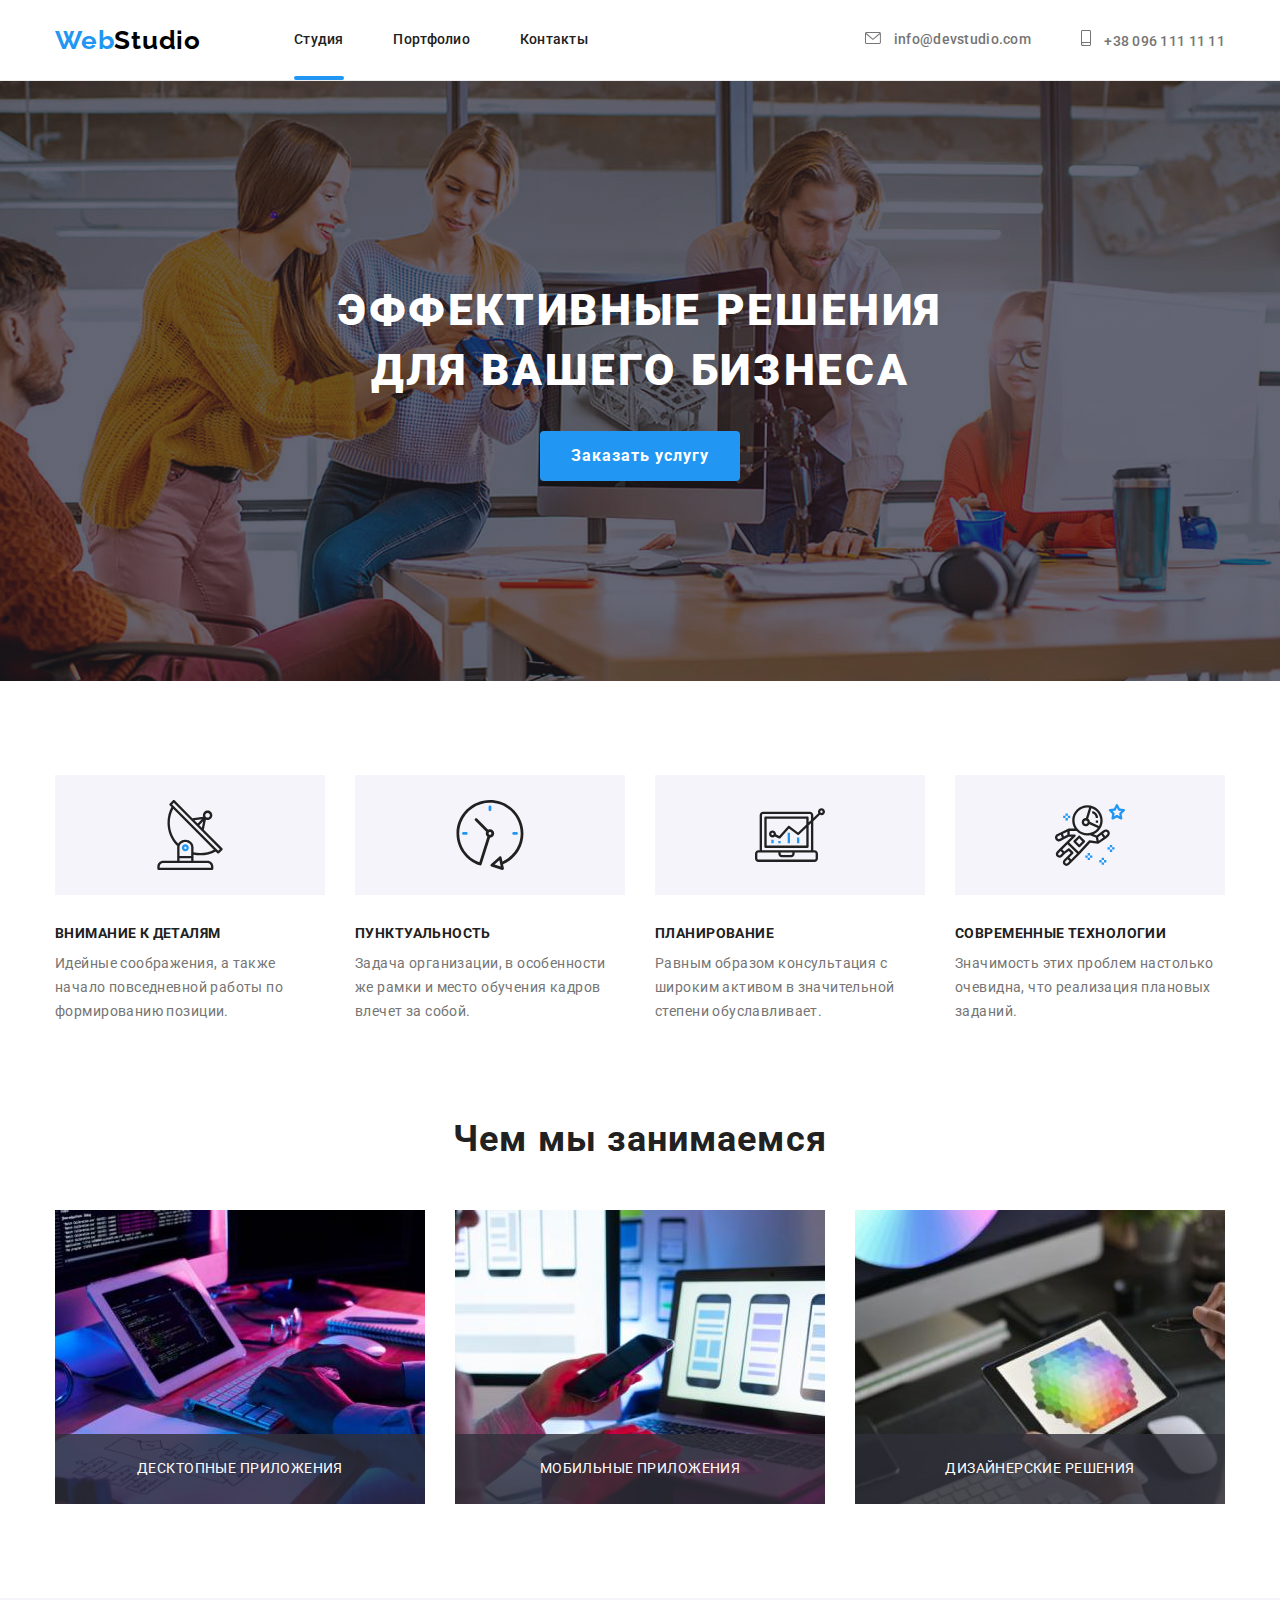
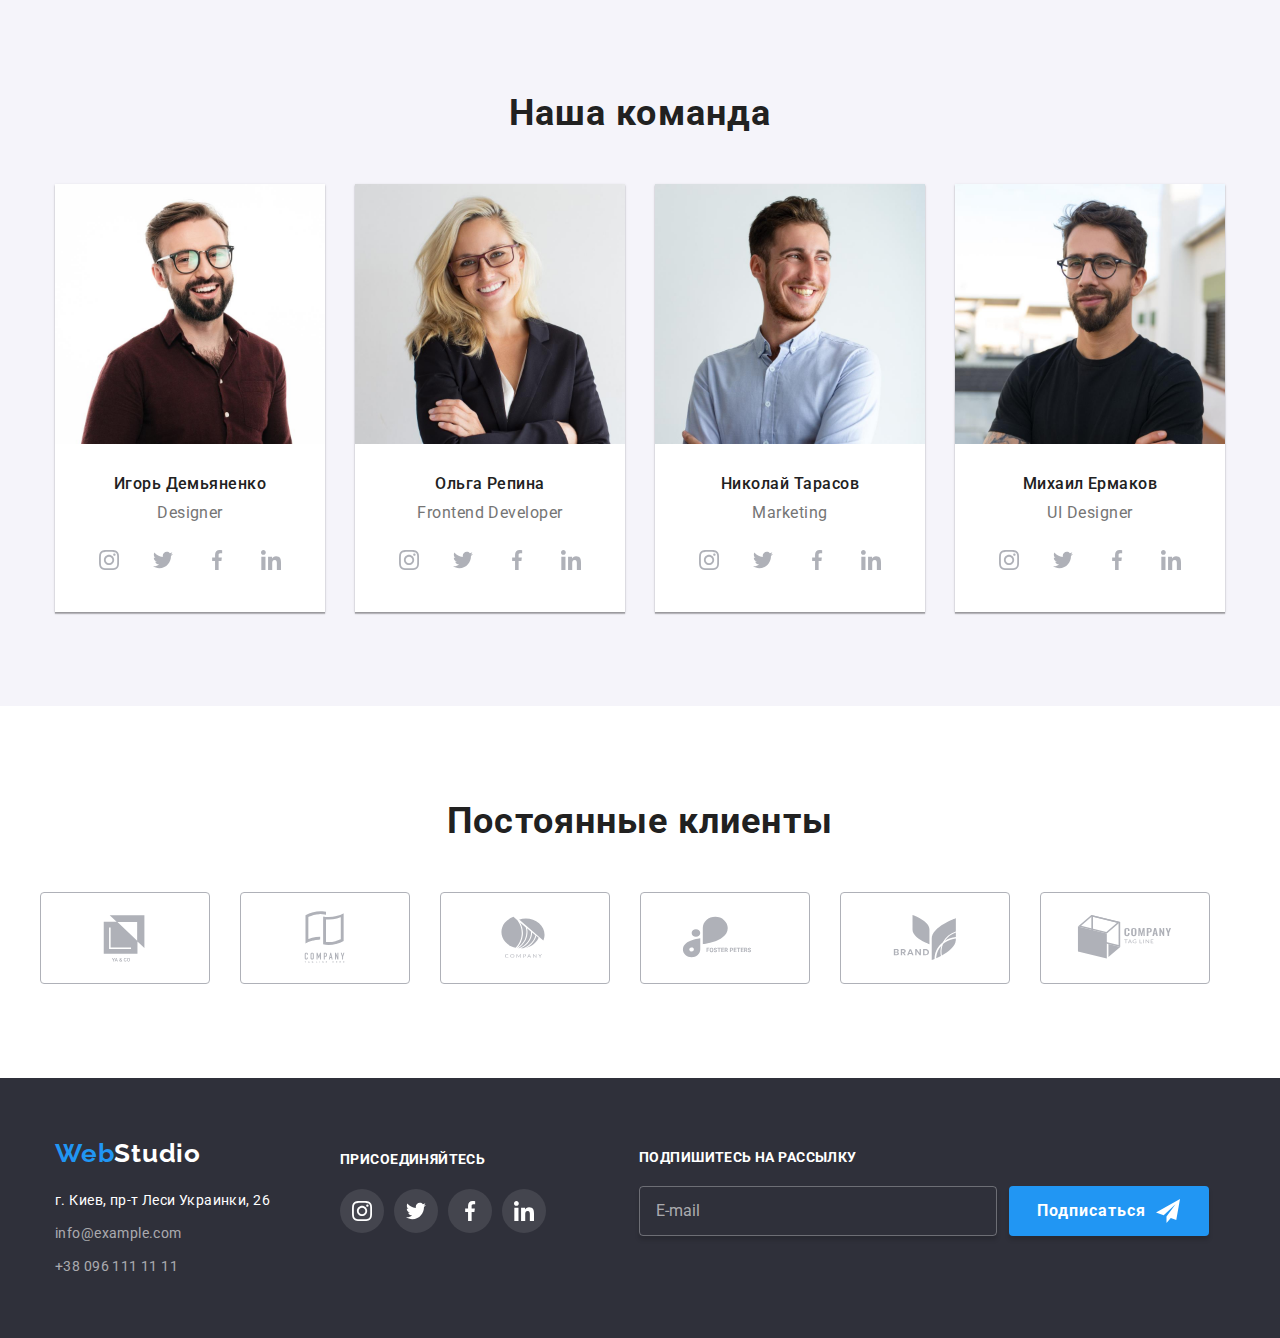
==== commit ea294db9: "homework#7" ====
--- a/index.html
+++ b/index.html
@@ -62,7 +62,7 @@
     </header>
     <!------------------------------main container---------------------------->
     <main>
-      <section class="section hero">
+      <section class="section no-padding hero">
         <div class="container hero-container">
           <h1 class="hero-title">Эффективные решения для вашего бизнеса</h1>
           <button type="button" class="hero-button" data-modal-open>Заказать услугу</button>
@@ -134,7 +134,7 @@
 
       <!------------------------Чем мы занимаемся------------------------------>
 
-      <section class="section work no-padding-top">
+      <section class="section work">
         <div class="container">
           <h2 class="work-title">Чем мы занимаемся</h2>
           <ul class="work-list">
--- a/css/main.min.css
+++ b/css/main.min.css
@@ -1,2 +1,2 @@
-.body{font-family:'Roboto', 'Raleway', sans-serif;background-color:var(--body-main-color)}h1,h2,h3,h4,h5,h6,p{margin:0}ul,li{margin:0;padding:0}.logo__link,.nav-list__link,.contacts-top__link,.contacts-list__link{text-decoration:none}.nav-list,.property-list,.work-list,.team-list,.social-list,.clients-list,.filter-list,.cards-list,.contacts-list,.join-list{list-style:none}.nav-list__link:hover,.nav-list__link:focus,.nav-list__link:active,.contacts-top__link:hover,.contacts-top__link:focus,.contacts-top__link:active,.contacts-list__link:hover,.contacts-list__link:focus,.contacts-list__link:active,.contacts-list__map:hover,.contacts-list__map:focus,.contacts-list__map:active{color:var(--accent-color)}:root{--body-main-color: #ffffff;--accent-color: #2196f3;--section-color: #2f303a;--main-text-color: #212121;--second-text-color: #757575;--third-text-color: #000000;--other-text-color: #ffffff;--other-bcg-color: #2196f3;--main-letter-spacing: 0.03em;--clients-logo-color: #afb1b8}.visually-hidden{position:absolute;white-space:nowrap;width:1px;height:1px;overflow:hidden;border:0;padding:0;clip:rect(0 0 0 0);clip-path:inset(50%);margin:-1px}.header.container{height:80px;display:flex;align-items:center}.header-section{border-bottom:1px solid #ececec}.nav-list{display:flex;justify-content:space-between;padding-inline-start:0;margin-left:93px;width:294px}.nav-list__link{position:relative;transition:color 250ms cubic-bezier(0.4, 0, 0.2, 1),outline 250ms cubic-bezier(0.4, 0, 0.2, 1);font-size:14px;font-weight:500;line-height:1.14;letter-spacing:0.02em;text-align:left;font-family:inherit;color:var(--main-text-color);padding-bottom:32px;padding-top:32px;display:block}.nav-list__link.current::after{content:'';position:absolute;width:100%;height:4px;left:0;bottom:0;background-color:var(--other-bcg-color);border-radius:2px}.contacts-top__link{color:var(--second-text-color);font-size:14px;font-weight:500;line-height:1.14;letter-spacing:0.02em;text-align:left}.contacts-top{margin-left:auto;display:flex;align-items:center;justify-content:center}.contacts-top__link.mail{margin-right:50px}.contacts-top__link{transition:color 250ms cubic-bezier(0.4, 0, 0.2, 1),outline 250ms cubic-bezier(0.4, 0, 0.2, 1)}.contacts-top__icon{margin-right:10px;fill:currentColor}.first-logo,.second-logo{color:var(--other-bcg-color);font-family:Raleway;font-size:26px;font-weight:700;line-height:1.19;letter-spacing:var(--main-letter-spacing);text-align:left}.top-logo{color:var(--third-text-color)}.bottom-logo{color:var(--other-text-color)}.container{width:1200px;padding-left:15px;padding-right:15px;margin:0 auto}.section{padding:94px 0}.section.no-padding-top{padding-top:0}.hero{background-color:var(--section-color);background-image:linear-gradient(rgba(47,48,58,0.4), rgba(47,48,58,0.4)),url(../images/Img-hero.jpg);background-repeat:no-repeat;background-size:cover;background-position:center}.hero-container{height:600px;text-align:center;padding-top:200px;padding-bottom:200px;align-items:center}.hero-title{color:var(--other-text-color);font-size:44px;font-weight:900;line-height:1.36;letter-spacing:0.06em;text-transform:uppercase;width:696px;margin:0 auto}.hero-button{color:var(--other-text-color);font-size:16px;font-weight:700;line-height:1.88;letter-spacing:0.06em;text-align:center;background-color:var(--other-bcg-color);cursor:pointer;box-sizing:border-box;border-radius:4px;min-width:200px;min-height:50px;margin-top:30px;border:none}.property-list{display:flex;margin-left:-30px;margin-bottom:-30px}.property-list__item{flex-basis:calc((100% - 4 * 30px) / 4);margin-left:30px;margin-bottom:30px}.property-list__block{display:flex;align-items:center;justify-content:center;width:270px;height:120px;background-color:#f5f4fa;margin-bottom:30px}.property-list__title{color:var(--main-text-color);font-size:14px;font-weight:700;line-height:1.21;letter-spacing:var(--main-letter-spacing);text-align:left;margin-bottom:10px;text-transform:uppercase}.property-list__text{color:var(--second-text-color);font-size:14px;line-height:1.71;letter-spacing:var(--main-letter-spacing);text-align:left}.work-title{color:var(--main-text-color);font-size:36px;font-weight:700;line-height:1.17;letter-spacing:var(--main-letter-spacing);text-align:center;margin-bottom:50px}.work-list{display:flex;margin-left:-30px;margin-bottom:-30px}.work-list__item{flex-basis:calc((100%-3 * 30px) / 3);margin-left:30px;margin-bottom:30px}.work-list__block img{display:block;max-width:100%;height:auto}.work-list__block{position:relative}.work-list__label{position:absolute;width:100%;bottom:0;right:0;text-transform:uppercase;padding-top:27px;padding-bottom:27px;background-color:rgba(47,48,58,0.8);color:var(--other-text-color);font-size:14px;font-style:normal;line-height:1.14;letter-spacing:0.03em;text-align:center}.team.section{background-color:#f5f4fa}.team-title{color:var(--main-text-color);font-size:36px;font-weight:700;line-height:1.17;letter-spacing:var(--main-letter-spacing);text-align:center;font-family:Roboto;margin-bottom:50px}.team-list{display:flex;margin-left:-30px;margin-bottom:-30px;border-top:94px}.team-list__item{flex-basis:calc((100% - 4 * 30px) / 4);margin-left:30px;margin-bottom:30px}.team-list__item img{display:block;max-width:100%;height:auto}.team-list__wrap{background-color:var(--body-main-color);padding-bottom:30px;box-shadow:0px 2px 1px 0px rgba(0,0,0,0.2),0px 1px 1px 0px rgba(0,0,0,0.14),0px 1px 3px 0px rgba(0,0,0,0.12)}.team-list__name{color:var(--main-text-color);font-size:16px;font-weight:500;line-height:1.19;letter-spacing:var(--main-letter-spacing);text-align:center;margin-top:30px}.team-list__ocupation{color:var(--second-text-color);font-size:16px;line-height:1.19;letter-spacing:var(--main-letter-spacing);text-align:center;margin-top:10px}.social-list{margin-top:16px;display:flex;justify-content:center}.social-list__item{width:44px;height:44px}.social-list__item+.social-list__item{margin-left:10px}.social-list__link{width:100%;height:100%;border-radius:50%;display:flex;align-items:center;justify-content:center;background-color:var(--body-main-color);color:var(--clients-logo-color);transition:color 250ms cubic-bezier(0.4, 0, 0.2, 1),background-color 250ms cubic-bezier(0.4, 0, 0.2, 1),outline 250ms cubic-bezier(0.4, 0, 0.2, 1)}.social-list__link:hover,.social-list__link:focus{background-color:var(--accent-color);color:var(--body-main-color);outline:none}.social-list__icon{fill:currentColor}.clients-title{color:var(--main-text-color);font-size:36px;font-style:normal;font-weight:700;line-height:1.17;letter-spacing:0.03em;text-align:center;margin-bottom:50px}.clients-list{display:flex;justify-content:center;margin-left:-30px;margin-bottom:-30px}.clients-list__item{flex-basis:calc((100% - 6 * 30px) / 6);margin-left:30px;margin-bottom:30px;width:170px;height:92px;border:1px solid var(--clients-logo-color);border-radius:4px;transition:border-color 250ms cubic-bezier(0.4, 0, 0.2, 1)}.clients-list__item:first-child{margin-left:0}.clients-list__item:hover,.clients-list__item:focus{border-color:var(--accent-color)}.clients-list__link{width:100%;height:100%;display:flex;align-items:center;justify-content:center;color:var(--clients-logo-color);transition:fill 250ms cubic-bezier(0.4, 0, 0.2, 1)}.clients-list__icon{fill:currentColor}.clients-list__link:hover .clients-list__icon,.clients-list__link:focus .clients-list__icon{fill:var(--accent-color)}.footer-section{background-color:var(--section-color);padding-bottom:60px}.footer-wrap{display:flex}.footer-contacts{margin-top:60px}.contacts-bottom{margin-top:20px}.contacts-list__item:not(:first-child){margin-top:9px}.contacts-list__map{color:var(--other-text-color);font-size:14px;font-style:normal;line-height:1.7;letter-spacing:var(--main-letter-spacing);text-align:left;transition:color 250ms cubic-bezier(0.4, 0, 0.2, 1),outline 250ms cubic-bezier(0.4, 0, 0.2, 1)}.contacts-list__link{color:rgba(255,255,255,0.6);font-size:14px;font-style:normal;line-height:1.7;letter-spacing:var(--main-letter-spacing);text-align:left;transition:color 250ms cubic-bezier(0.4, 0, 0.2, 1),outline 250ms cubic-bezier(0.4, 0, 0.2, 1)}.footer-join{margin-left:70px;margin-top:72px;display:block;align-items:center}.join-title{color:var(--other-text-color);text-transform:uppercase;font-size:14px;font-weight:700;line-height:1.14;letter-spacing:0.03em;text-align:left}.join-list{margin-top:20px;display:flex;justify-content:center;align-items:center}.join-list__item{width:44px;height:44px}.join-list__item+.join-list__item{margin-left:10px}.join-list__link{width:100%;height:100%;border-radius:50%;display:flex;align-items:center;justify-content:center;background-color:rgba(255,255,255,0.1);color:var(--other-text-color);transition:background-color 250ms cubic-bezier(0.4, 0, 0.2, 1),outline 250ms cubic-bezier(0.4, 0, 0.2, 1)}.join-list__link:hover,.join-list__link:focus{background-color:var(--accent-color);outline:none}.join-list__icon{fill:currentColor}.form-subscribe{margin-left:93px;margin-top:72px}.form-subscribe__title{color:var(--other-text-color);font-size:14px;font-weight:700;line-height:1.14;letter-spacing:0.03em;text-align:left;text-transform:uppercase}.form-subscribe__wrap{display:flex}.form-subscribe__input{display:block;width:358px;height:50px;margin-right:12px;margin-top:20px;padding:15px 16px;background-color:transparent;border:1px solid rgba(255,255,255,0.3);border-radius:4px;box-shadow:0px 4px 4px rgba(0,0,0,0.15);color:var(--other-text-color)}.form-subscribe__input::placeholder{font-size:16px;line-height:1.25;color:rgba(255,255,255,0.6)}.button-subscribe__wrap{display:flex;justify-content:center;align-items:center}.button-subscribe{width:200px;height:50px;margin-top:36px;background-color:var(--other-bcg-color);box-shadow:0px 4px 4px rgba(0,0,0,0.15);border-radius:4px;color:var(--other-text-color);font-size:16px;font-weight:700;line-height:1.88;letter-spacing:0.06em;text-align:center;cursor:pointer;border:none;padding:10px 28px;display:flex;align-items:center}.button-subscribe__icon{fill:var(--other-text-color);margin-left:10px}.backdrop{position:fixed;width:100vw;height:100vh;left:0;top:0;background-color:rgba(0,0,0,0.2);transition:visibility 500ms linear, opacity 500ms linear}.backdrop.is-hidden .modal{transform:translate(-50%, -50%) rotatey(1turn)}.modal{position:absolute;width:528px;min-height:600px;background-color:var(--body-main-color);border-radius:4px;box-shadow:0px 4px 4px 0px rgba(0,0,0,0.25);left:50%;top:50%;transition:transform 500ms linear;transform:translate(-50%, -50%);padding:40px}.modal-close{position:absolute;top:8px;right:8px;width:30px;height:30px;border-radius:50px;background-color:transparent;border:1px solid rgba(0,0,0,0.1);display:flex;justify-content:center;align-items:center;cursor:pointer;color:var(--third-text-color);transition:color 250ms cubic-bezier(0.4, 0, 0.2, 1)}.modal-close:hover{color:var(--accent-color)}.modal-close__icon{fill:currentColor}.is-hidden{visibility:hidden;opacity:0;pointer-events:none}.modal-form__title{color:var(--main-text-color);font-size:20px;font-weight:700;line-height:1.15;letter-spacing:0.03em;text-align:center}.modal-form{margin-top:12px}.modal-form__box+.modal-form__box{margin-top:10px}.modal-form__label{color:var(--second-text-color);font-size:12px;line-height:1.17;letter-spacing:0.01em;text-align:left}.modal-form__block{position:relative;color:var(--main-text-color);transition:color 250ms cubic-bezier(0.4, 0, 0.2, 1)}.modal-form__block:focus-within{color:var(--accent-color)}.modal-form__input{margin-top:4px;height:40px;width:100%;border:1px solid rgba(33,33,33,0.2);border-radius:4px;cursor:pointer;transition:border 250ms cubic-bezier(0.4, 0, 0.2, 1),outline 250ms cubic-bezier(0.4, 0, 0.2, 1);padding-left:42px;color:var(--main-text-color)}.modal-form__input:focus{border:1px solid var(--accent-color);outline:none}.modal-form__input.comment{resize:none;padding:12px 16px;height:120px;font-size:14px;line-height:1.14;letter-spacing:0.01em}.modal-form__input.comment::placeholder{color:rgba(117,117,117,0.5);font-size:12px;line-height:1.17;letter-spacing:0.01em;text-align:left}.modal-form__icon{position:absolute;top:50%;left:12px;transform:translateY(-50%);fill:currentColor}.modal-checkbox__policy{margin-top:20px;margin-left:auto;margin-right:auto;display:flex;align-items:center}.modal-checkbox__title{color:var(--second-text-color);font-size:14px;line-height:1.71;letter-spacing:0.03em;text-align:left;display:flex;align-items:center;margin-left:auto;margin-right:auto}.modal-checkbox__label{width:16px;height:15px;border:2px solid var(--main-text-color);border-radius:2px;margin-right:9px;display:flex;justify-content:center;align-items:center;transition:border 250ms cubic-bezier(0.4, 0, 0.2, 1),background-color 250ms cubic-bezier(0.4, 0, 0.2, 1)}.modal-checkbox__icon{fill:var(--other-text-color)}.modal-checkbox__policy-contract{color:var(--accent-color)}.modal-checkbox__input:focus+.modal-checkbox__label{width:16px;height:15px;border:2px solid var(--accent-color)}.modal-checkbox__input:checked+.modal-checkbox__label{background-color:var(--accent-color);border:none}.modal-checkbox__submit{margin-top:30px;min-width:200px;min-height:50px;background-color:var(--other-bcg-color);box-shadow:0px 4px 4px rgba(0,0,0,0.15);border-radius:4px;border:none;color:var(--other-text-color);font-family:Roboto;font-size:16px;font-weight:700;line-height:1.88;letter-spacing:0.06em;text-align:center;cursor:pointer;display:block;margin-left:auto;margin-right:auto}.filter-list{display:flex;justify-content:center;align-items:flex-start;margin-left:auto;margin-right:auto}.filter-list__item{margin-right:8px}.filter-list__item:last-child{margin-right:0}.filter-list__button{color:var(--main-text-color);font-size:16px;font-weight:500;line-height:1.63;letter-spacing:var(--main-letter-spacing);text-align:center;border:none;border-radius:4px;cursor:pointer;font-family:inherit;padding:6px 22px;transition:color 250ms cubic-bezier(0.4, 0, 0.2, 1),background-color 250ms cubic-bezier(0.4, 0, 0.2, 1),outline 250ms cubic-bezier(0.4, 0, 0.2, 1),box-shadow 250ms cubic-bezier(0.4, 0, 0.2, 1)}.filter-list__button:hover,.filter-list__button:focus,.filter-list__button:active{color:var(--other-text-color);background-color:var(--other-bcg-color);outline:none;box-shadow:0px 2px 2px 0px rgba(0,0,0,0.12),0px 1px 2px 0px rgba(0,0,0,0.08),0px 3px 1px 0px rgba(0,0,0,0.1)}.cards-list{display:flex;flex-wrap:wrap;margin-top:50px;margin-left:-30px;margin-bottom:-30px}.cards-list__item{flex-basis:calc((100% - 3 * 30px) / 3);margin-left:30px;margin-bottom:30px}.cards-list__hover-block img{display:block;max-width:100%;height:auto}.cards-list__shadow:hover{cursor:pointer;box-shadow:1px 4px 6px 0px rgba(0,0,0,0.16),0px 4px 4px 0px rgba(0,0,0,0.06),0px 1px 1px 0px rgba(0,0,0,0.12)}.cards-list__border{border:1px solid #eeeeee;border-top:none;padding:20px 24px}.cards-list__hover-block{position:relative;overflow:hidden}.cards-list__text{position:absolute;width:100%;height:100%;top:0;left:0;transform:translateY(100%);transition:transform 250ms cubic-bezier(0.4, 0, 0.2, 1);padding:63px 24px;color:var(--other-text-color);font-size:18px;line-height:1.56;letter-spacing:0.03em;text-align:left;background-color:rgba(33,150,243,0.9)}.cards-list__item:hover .cards-list__text,.cards-list__item:focus .cards-list__text{transform:translateY(0)}.cards-list__title{color:var(--main-text-color);font-size:18px;font-weight:700;line-height:2;letter-spacing:0.06em;text-align:left;margin-bottom:4px}.cards-list__label{color:var(--second-text-color);font-size:16px;line-height:1.88;letter-spacing:var(--main-letter-spacing);text-align:left}
+.body{font-family:'Roboto', 'Raleway', sans-serif;background-color:var(--body-main-color)}h1,h2,h3,h4,h5,h6,p{margin:0}ul,li{margin:0;padding:0}.logo__link,.nav-list__link,.contacts-top__link,.contacts-list__link{text-decoration:none}.nav-list,.property-list,.work-list,.team-list,.social-list,.clients-list,.filter-list,.cards-list,.contacts-list,.join-list{list-style:none}.nav-list__link:hover,.nav-list__link:focus,.nav-list__link:active,.contacts-top__link:hover,.contacts-top__link:focus,.contacts-top__link:active,.contacts-list__link:hover,.contacts-list__link:focus,.contacts-list__link:active,.contacts-list__map:hover,.contacts-list__map:focus,.contacts-list__map:active{color:var(--accent-color)}:root{--body-main-color: #ffffff;--accent-color: #2196f3;--section-color: #2f303a;--main-text-color: #212121;--second-text-color: #757575;--third-text-color: #000000;--other-text-color: #ffffff;--other-bcg-color: #2196f3;--main-letter-spacing: 0.03em;--clients-logo-color: #afb1b8}.visually-hidden{position:absolute;white-space:nowrap;width:1px;height:1px;overflow:hidden;border:0;padding:0;clip:rect(0 0 0 0);clip-path:inset(50%);margin:-1px}.header.container{height:80px;display:flex;align-items:center}.header-section{border-bottom:1px solid #ececec}.nav-list{display:flex;justify-content:space-between;padding-inline-start:0;margin-left:93px;width:294px}.nav-list__link{position:relative;transition:color 250ms cubic-bezier(0.4, 0, 0.2, 1),outline 250ms cubic-bezier(0.4, 0, 0.2, 1);font-size:14px;font-weight:500;line-height:1.14;letter-spacing:0.02em;text-align:left;font-family:inherit;color:var(--main-text-color);padding-bottom:32px;padding-top:32px;display:block}.nav-list__link.current::after{content:'';position:absolute;width:100%;height:4px;left:0;bottom:0;background-color:var(--other-bcg-color);border-radius:2px}.contacts-top__link{color:var(--second-text-color);font-size:14px;font-weight:500;line-height:1.14;letter-spacing:0.02em;text-align:left}.contacts-top{margin-left:auto;display:flex;align-items:center;justify-content:center}.contacts-top__link.mail{margin-right:50px}.contacts-top__link{transition:color 250ms cubic-bezier(0.4, 0, 0.2, 1),outline 250ms cubic-bezier(0.4, 0, 0.2, 1)}.contacts-top__icon{margin-right:10px;fill:currentColor}.first-logo,.second-logo{color:var(--other-bcg-color);font-family:Raleway;font-size:26px;font-weight:700;line-height:1.19;letter-spacing:var(--main-letter-spacing);text-align:left}.top-logo{color:var(--third-text-color)}.bottom-logo{color:var(--other-text-color)}.container{width:1200px;padding-left:15px;padding-right:15px;margin:0 auto}.section{padding:94px 0}.section.no-padding{padding:0}.hero{background-color:var(--section-color);background-image:linear-gradient(rgba(47,48,58,0.4), rgba(47,48,58,0.4)),url(../images/Img-hero.jpg);background-repeat:no-repeat;background-size:cover;background-position:center}.hero-container{height:600px;text-align:center;padding-top:200px;padding-bottom:200px;align-items:center}.hero-title{color:var(--other-text-color);font-size:44px;font-weight:900;line-height:1.36;letter-spacing:0.06em;text-transform:uppercase;width:696px;margin:0 auto}.hero-button{color:var(--other-text-color);font-size:16px;font-weight:700;line-height:1.88;letter-spacing:0.06em;text-align:center;background-color:var(--other-bcg-color);cursor:pointer;box-sizing:border-box;border-radius:4px;min-width:200px;min-height:50px;margin-top:30px;border:none}.property-list{display:flex;margin-left:-30px;margin-bottom:-30px}.property-list__item{flex-basis:calc((100% - 4 * 30px) / 4);margin-left:30px;margin-bottom:30px}.property-list__block{display:flex;align-items:center;justify-content:center;width:270px;height:120px;background-color:#f5f4fa;margin-bottom:30px}.property-list__title{color:var(--main-text-color);font-size:14px;font-weight:700;line-height:1.21;letter-spacing:var(--main-letter-spacing);text-align:left;margin-bottom:10px;text-transform:uppercase}.property-list__text{color:var(--second-text-color);font-size:14px;line-height:1.71;letter-spacing:var(--main-letter-spacing);text-align:left}.work.section{padding-top:0}.work-title{color:var(--main-text-color);font-size:36px;font-weight:700;line-height:1.17;letter-spacing:var(--main-letter-spacing);text-align:center;margin-bottom:50px}.work-list{display:flex;margin-left:-30px;margin-bottom:-30px}.work-list__item{flex-basis:calc((100%-3 * 30px) / 3);margin-left:30px;margin-bottom:30px}.work-list__block img{display:block;max-width:100%;height:auto}.work-list__block{position:relative}.work-list__label{position:absolute;width:100%;bottom:0;right:0;text-transform:uppercase;padding-top:27px;padding-bottom:27px;background-color:rgba(47,48,58,0.8);color:var(--other-text-color);font-size:14px;font-style:normal;line-height:1.14;letter-spacing:0.03em;text-align:center}.team.section{background-color:#f5f4fa}.team-title{color:var(--main-text-color);font-size:36px;font-weight:700;line-height:1.17;letter-spacing:var(--main-letter-spacing);text-align:center;font-family:Roboto;margin-bottom:50px}.team-list{display:flex;margin-left:-30px;margin-bottom:-30px;border-top:94px}.team-list__item{flex-basis:calc((100% - 4 * 30px) / 4);margin-left:30px;margin-bottom:30px}.team-list__item img{display:block;max-width:100%;height:auto}.team-list__wrap{background-color:var(--body-main-color);padding-bottom:30px;box-shadow:0px 2px 1px 0px rgba(0,0,0,0.2),0px 1px 1px 0px rgba(0,0,0,0.14),0px 1px 3px 0px rgba(0,0,0,0.12)}.team-list__name{color:var(--main-text-color);font-size:16px;font-weight:500;line-height:1.19;letter-spacing:var(--main-letter-spacing);text-align:center;margin-top:30px}.team-list__ocupation{color:var(--second-text-color);font-size:16px;line-height:1.19;letter-spacing:var(--main-letter-spacing);text-align:center;margin-top:10px}.social-list{margin-top:16px;display:flex;justify-content:center}.social-list__item{width:44px;height:44px}.social-list__item+.social-list__item{margin-left:10px}.social-list__link{width:100%;height:100%;border-radius:50%;display:flex;align-items:center;justify-content:center;background-color:var(--body-main-color);color:var(--clients-logo-color);transition:color 250ms cubic-bezier(0.4, 0, 0.2, 1),background-color 250ms cubic-bezier(0.4, 0, 0.2, 1),outline 250ms cubic-bezier(0.4, 0, 0.2, 1)}.social-list__link:hover,.social-list__link:focus{background-color:var(--accent-color);color:var(--body-main-color);outline:none}.social-list__icon{fill:currentColor}.clients-title{color:var(--main-text-color);font-size:36px;font-style:normal;font-weight:700;line-height:1.17;letter-spacing:0.03em;text-align:center;margin-bottom:50px}.clients-list{display:flex;justify-content:center;margin-left:-30px;margin-bottom:-30px}.clients-list__item{flex-basis:calc((100% - 6 * 30px) / 6);margin-left:30px;margin-bottom:30px;width:170px;height:92px;border:1px solid var(--clients-logo-color);border-radius:4px;transition:border-color 250ms cubic-bezier(0.4, 0, 0.2, 1)}.clients-list__item:first-child{margin-left:0}.clients-list__item:hover,.clients-list__item:focus{border-color:var(--accent-color)}.clients-list__link{width:100%;height:100%;display:flex;align-items:center;justify-content:center;color:var(--clients-logo-color);transition:fill 250ms cubic-bezier(0.4, 0, 0.2, 1)}.clients-list__icon{fill:currentColor}.clients-list__link:hover .clients-list__icon,.clients-list__link:focus .clients-list__icon{fill:var(--accent-color)}.footer-section{background-color:var(--section-color);padding-bottom:60px}.footer-wrap{display:flex}.footer-contacts{margin-top:60px}.contacts-bottom{margin-top:20px}.contacts-list__item:not(:first-child){margin-top:9px}.contacts-list__map{color:var(--other-text-color);font-size:14px;font-style:normal;line-height:1.7;letter-spacing:var(--main-letter-spacing);text-align:left;transition:color 250ms cubic-bezier(0.4, 0, 0.2, 1),outline 250ms cubic-bezier(0.4, 0, 0.2, 1)}.contacts-list__link{color:rgba(255,255,255,0.6);font-size:14px;font-style:normal;line-height:1.7;letter-spacing:var(--main-letter-spacing);text-align:left;transition:color 250ms cubic-bezier(0.4, 0, 0.2, 1),outline 250ms cubic-bezier(0.4, 0, 0.2, 1)}.footer-join{margin-left:70px;margin-top:72px;display:block;align-items:center}.join-title{color:var(--other-text-color);text-transform:uppercase;font-size:14px;font-weight:700;line-height:1.14;letter-spacing:0.03em;text-align:left}.join-list{margin-top:20px;display:flex;justify-content:center;align-items:center}.join-list__item{width:44px;height:44px}.join-list__item+.join-list__item{margin-left:10px}.join-list__link{width:100%;height:100%;border-radius:50%;display:flex;align-items:center;justify-content:center;background-color:rgba(255,255,255,0.1);color:var(--other-text-color);transition:background-color 250ms cubic-bezier(0.4, 0, 0.2, 1),outline 250ms cubic-bezier(0.4, 0, 0.2, 1)}.join-list__link:hover,.join-list__link:focus{background-color:var(--accent-color);outline:none}.join-list__icon{fill:currentColor}.form-subscribe{margin-left:93px;margin-top:72px}.form-subscribe__title{color:var(--other-text-color);font-size:14px;font-weight:700;line-height:1.14;letter-spacing:0.03em;text-align:left;text-transform:uppercase}.form-subscribe__wrap{display:flex}.form-subscribe__input{display:block;width:358px;height:50px;margin-right:12px;margin-top:20px;padding:15px 16px;background-color:transparent;border:1px solid rgba(255,255,255,0.3);border-radius:4px;box-shadow:0px 4px 4px rgba(0,0,0,0.15);color:var(--other-text-color)}.form-subscribe__input::placeholder{font-size:16px;line-height:1.25;color:rgba(255,255,255,0.6)}.button-subscribe__wrap{display:flex;justify-content:center;align-items:center}.button-subscribe{width:200px;height:50px;margin-top:36px;background-color:var(--other-bcg-color);box-shadow:0px 4px 4px rgba(0,0,0,0.15);border-radius:4px;color:var(--other-text-color);font-size:16px;font-weight:700;line-height:1.88;letter-spacing:0.06em;text-align:center;cursor:pointer;border:none;padding:10px 28px;display:flex;align-items:center}.button-subscribe__icon{fill:var(--other-text-color);margin-left:10px}.backdrop{position:fixed;width:100vw;height:100vh;left:0;top:0;background-color:rgba(0,0,0,0.2);transition:visibility 500ms linear, opacity 500ms linear}.backdrop.is-hidden .modal{transform:translate(-50%, -50%) rotatey(1turn)}.modal{position:absolute;width:528px;min-height:600px;background-color:var(--body-main-color);border-radius:4px;box-shadow:0px 4px 4px 0px rgba(0,0,0,0.25);left:50%;top:50%;transition:transform 500ms linear;transform:translate(-50%, -50%);padding:40px}.modal-close{position:absolute;top:8px;right:8px;width:30px;height:30px;border-radius:50px;background-color:transparent;border:1px solid rgba(0,0,0,0.1);display:flex;justify-content:center;align-items:center;cursor:pointer;color:var(--third-text-color);transition:color 250ms cubic-bezier(0.4, 0, 0.2, 1)}.modal-close:hover{color:var(--accent-color)}.modal-close__icon{fill:currentColor}.is-hidden{visibility:hidden;opacity:0;pointer-events:none}.modal-form__title{color:var(--main-text-color);font-size:20px;font-weight:700;line-height:1.15;letter-spacing:0.03em;text-align:center}.modal-form{margin-top:12px}.modal-form__box+.modal-form__box{margin-top:10px}.modal-form__label{color:var(--second-text-color);font-size:12px;line-height:1.17;letter-spacing:0.01em;text-align:left}.modal-form__block{position:relative;color:var(--main-text-color);transition:color 250ms cubic-bezier(0.4, 0, 0.2, 1)}.modal-form__block:focus-within{color:var(--accent-color)}.modal-form__input{margin-top:4px;height:40px;width:100%;border:1px solid rgba(33,33,33,0.2);border-radius:4px;cursor:pointer;transition:border 250ms cubic-bezier(0.4, 0, 0.2, 1),outline 250ms cubic-bezier(0.4, 0, 0.2, 1);padding-left:42px;color:var(--main-text-color)}.modal-form__input:focus{border:1px solid var(--accent-color);outline:none}.modal-form__input.comment{resize:none;padding:12px 16px;height:120px;font-size:14px;line-height:1.14;letter-spacing:0.01em}.modal-form__input.comment::placeholder{color:rgba(117,117,117,0.5);font-size:12px;line-height:1.17;letter-spacing:0.01em;text-align:left}.modal-form__icon{position:absolute;top:50%;left:12px;transform:translateY(-50%);fill:currentColor}.modal-checkbox__policy{margin-top:20px;margin-left:auto;margin-right:auto;display:flex;align-items:center}.modal-checkbox__title{color:var(--second-text-color);font-size:14px;line-height:1.71;letter-spacing:0.03em;text-align:left;display:flex;align-items:center;margin-left:auto;margin-right:auto}.modal-checkbox__label{width:16px;height:15px;border:2px solid var(--main-text-color);border-radius:2px;margin-right:9px;display:flex;justify-content:center;align-items:center;transition:border 250ms cubic-bezier(0.4, 0, 0.2, 1),background-color 250ms cubic-bezier(0.4, 0, 0.2, 1)}.modal-checkbox__icon{fill:var(--other-text-color)}.modal-checkbox__policy-contract{color:var(--accent-color)}.modal-checkbox__input:focus+.modal-checkbox__label{width:16px;height:15px;border:2px solid var(--accent-color)}.modal-checkbox__input:checked+.modal-checkbox__label{background-color:var(--accent-color);border:none}.modal-checkbox__submit{margin-top:30px;min-width:200px;min-height:50px;background-color:var(--other-bcg-color);box-shadow:0px 4px 4px rgba(0,0,0,0.15);border-radius:4px;border:none;color:var(--other-text-color);font-family:Roboto;font-size:16px;font-weight:700;line-height:1.88;letter-spacing:0.06em;text-align:center;cursor:pointer;display:block;margin-left:auto;margin-right:auto}.filter-list{display:flex;justify-content:center;align-items:flex-start;margin-left:auto;margin-right:auto}.filter-list__item{margin-right:8px}.filter-list__item:last-child{margin-right:0}.filter-list__button{color:var(--main-text-color);font-size:16px;font-weight:500;line-height:1.63;letter-spacing:var(--main-letter-spacing);text-align:center;border:none;border-radius:4px;cursor:pointer;font-family:inherit;padding:6px 22px;transition:color 250ms cubic-bezier(0.4, 0, 0.2, 1),background-color 250ms cubic-bezier(0.4, 0, 0.2, 1),outline 250ms cubic-bezier(0.4, 0, 0.2, 1),box-shadow 250ms cubic-bezier(0.4, 0, 0.2, 1)}.filter-list__button:hover,.filter-list__button:focus,.filter-list__button:active{color:var(--other-text-color);background-color:var(--other-bcg-color);outline:none;box-shadow:0px 2px 2px 0px rgba(0,0,0,0.12),0px 1px 2px 0px rgba(0,0,0,0.08),0px 3px 1px 0px rgba(0,0,0,0.1)}.cards-list{display:flex;flex-wrap:wrap;margin-top:50px;margin-left:-30px;margin-bottom:-30px}.cards-list__item{flex-basis:calc((100% - 3 * 30px) / 3);margin-left:30px;margin-bottom:30px}.cards-list__hover-block img{display:block;max-width:100%;height:auto}.cards-list__shadow:hover{cursor:pointer;box-shadow:1px 4px 6px 0px rgba(0,0,0,0.16),0px 4px 4px 0px rgba(0,0,0,0.06),0px 1px 1px 0px rgba(0,0,0,0.12)}.cards-list__border{border:1px solid #eeeeee;border-top:none;padding:20px 24px}.cards-list__hover-block{position:relative;overflow:hidden}.cards-list__text{position:absolute;width:100%;height:100%;top:0;left:0;transform:translateY(100%);transition:transform 250ms cubic-bezier(0.4, 0, 0.2, 1);padding:63px 24px;color:var(--other-text-color);font-size:18px;line-height:1.56;letter-spacing:0.03em;text-align:left;background-color:rgba(33,150,243,0.9)}.cards-list__item:hover .cards-list__text,.cards-list__item:focus .cards-list__text{transform:translateY(0)}.cards-list__title{color:var(--main-text-color);font-size:18px;font-weight:700;line-height:2;letter-spacing:0.06em;text-align:left;margin-bottom:4px}.cards-list__label{color:var(--second-text-color);font-size:16px;line-height:1.88;letter-spacing:var(--main-letter-spacing);text-align:left}
 /*# sourceMappingURL=main.min.css.map */